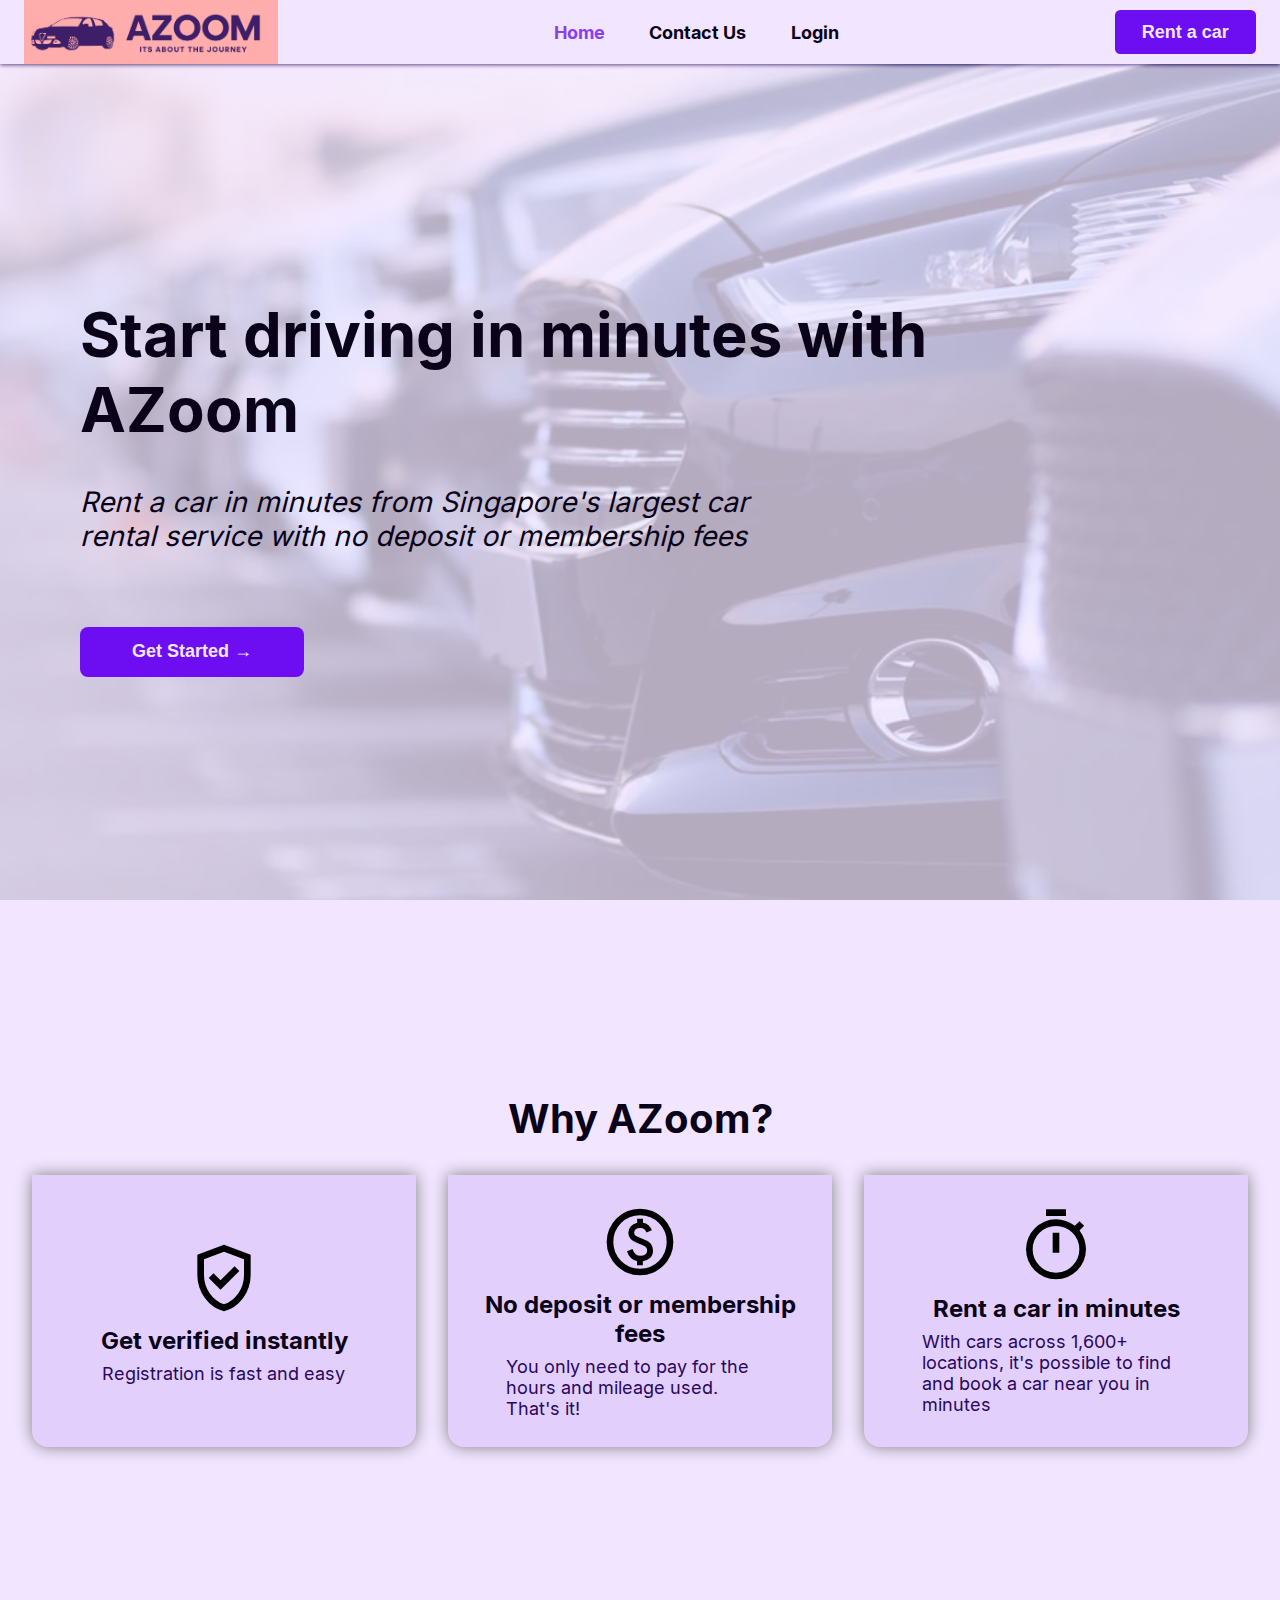
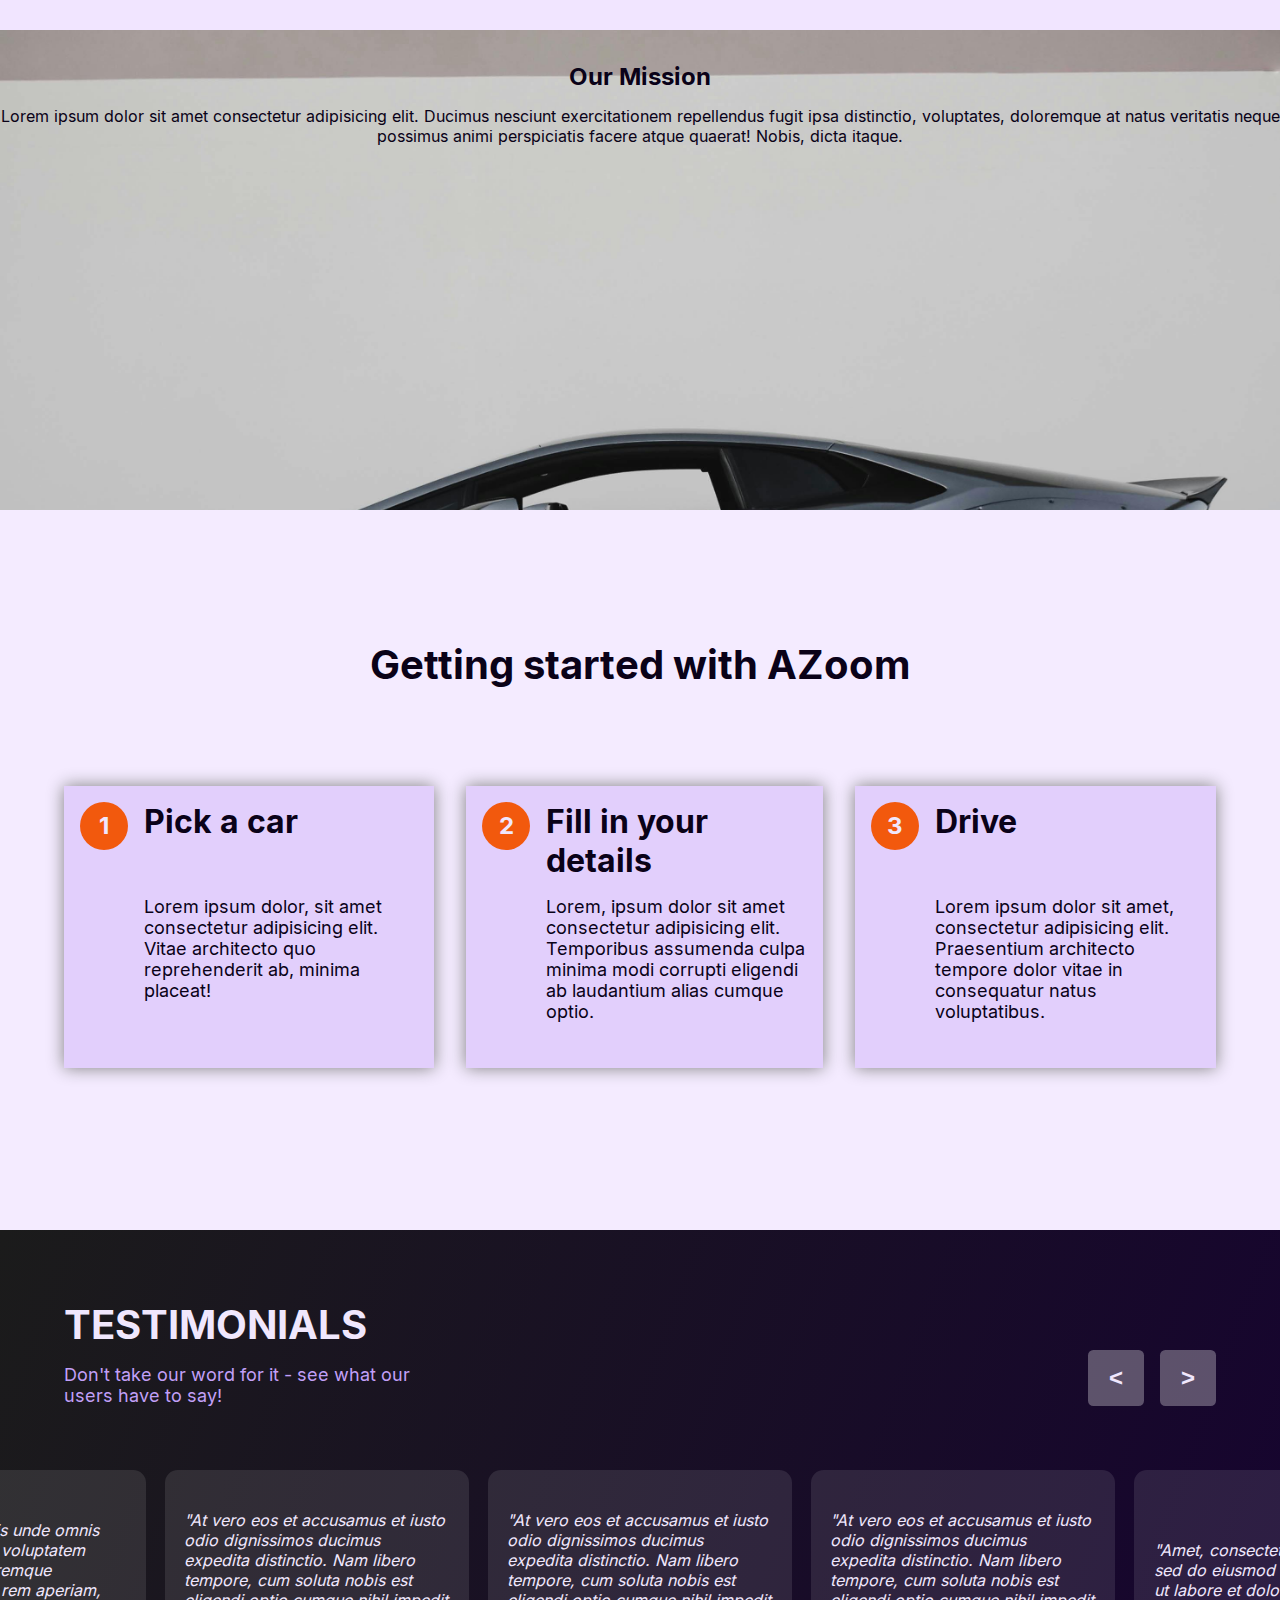
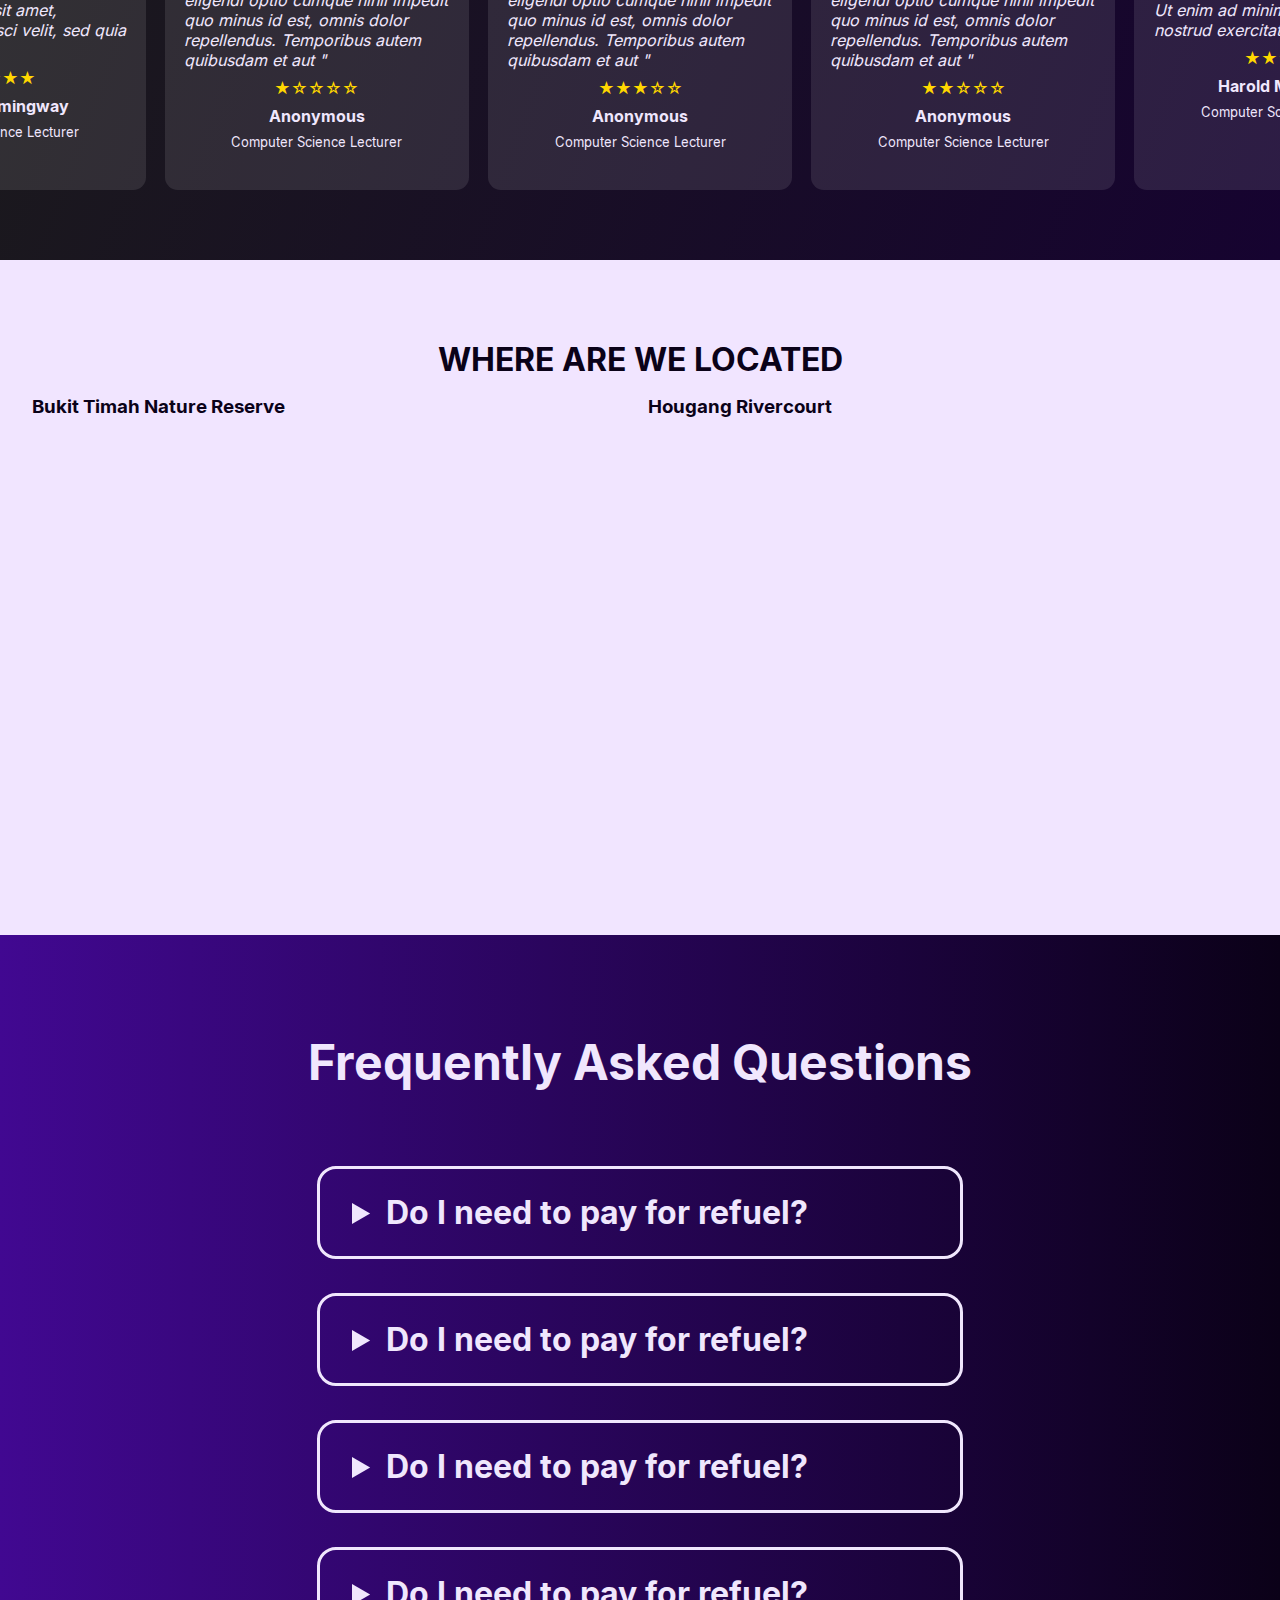
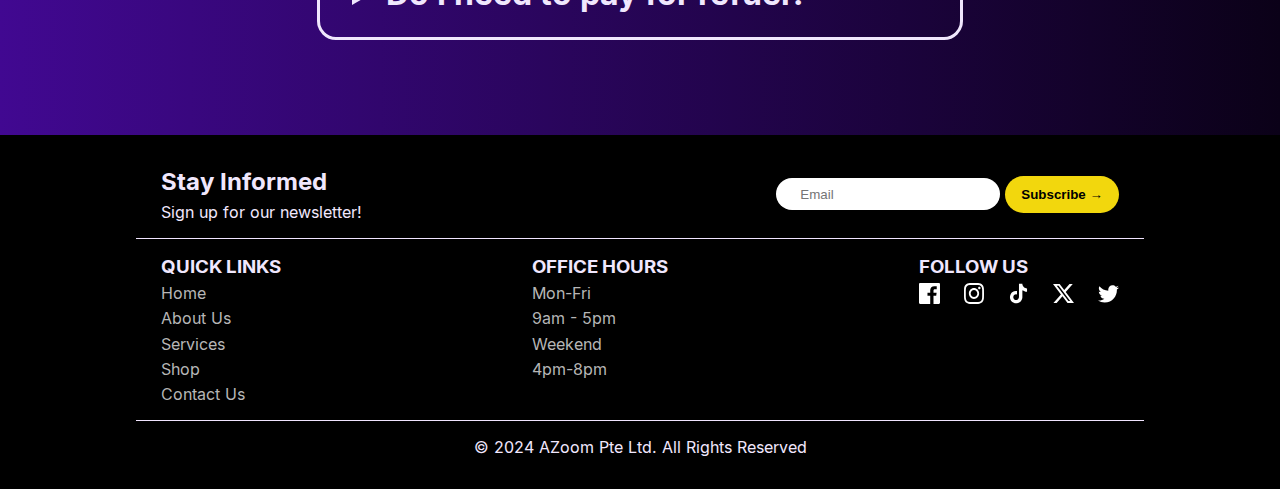
==== index.html @ 67a7b150 "Pushing so I can work on my home machine" ====
<!DOCTYPE html>
<html lang="en">
<!-- <html lang="en" data-theme="dark"> -->

<head>
   <meta charset="UTF-8">
   <meta name="viewport" content="width=device-width, initial-scale=1.0">
   <title>AZoom Car Rentals</title>

   <link rel="stylesheet" href="css/globalVars.css/globalVars.css">
   <link rel="stylesheet" href="css/header.css">
   <link rel="stylesheet" href="css/index.css">

   <script src="database/testimonials.js"></script>
   <script src="js/Globals.js"></script>
   <script src="js/navbar.js"></script>
   <script src="js/index.js"></script>
</head>

<body class="index">

   <!---------- HEADER ---------->
   <header class="header">
      <a href="index.html">
         <img class="logo" src="assets/images/AZoom-Logo.png" alt="">
      </a>

      <!--- MENU ITEMS LARGE (only show on larger devices) --->
      <nav class="menu-items-large">
         <a class="active" href="index.html">Home</a>
         <a href="contactUs.html">Contact Us</a>
         <a class="login-signout-link" href="login.html">Login</a>
      </nav>

      <button onclick="window.location.href = 'carCatalogue.html'" class="login-btn">Rent a car</button>
      <div class="burger-menu">
         <span></span>
         <span></span>
         <span></span>
      </div>
   </header>

   <div class="header-modal">
      <nav>
         <a href="index.html">Home</a>
         <a href="contactUs.html">Contact Us</a>
         <a class="login-signout-link" href="login.html">Login</a>
         <button onclick="window.location.href = 'carCatalogue.html'">Rent a Car</button>
      </nav>
      <button class="close-button">×</button>
   </div>

   <!--------- SECTIONS CONTAINER ---------->
   <main class="sections-container">

      <!---------- HERO CONTAINER ----------->
      <section class="hero-container">
         <!-- <img src="./assets/images/Hero.png" alt="Row of cars"> -->
         <div class="hero">
            <h1>Start driving in minutes with AZoom</h1>
            <p><i>Rent a car</a> in minutes from Singapore's largest car rental
                  service with no deposit or membership fees</i></p>
            <button>Get Started →</button>
         </div>
         <div class="parallax-img"></div>
      </section>

      <!---------- WHY AZOOM ------------>
      <section class="why-azoom">
         <h2>Why AZoom?</h2>

         <!--------- REASONS CONTAINER ----------->
         <div class="reasons-container">
            <div class="reason">
               <img src="assets/svg/Verified-user.svg" alt="">
               <h3>Get verified instantly</h3>
               <span>Registration is fast and easy</span>
            </div>
            <div class="reason">
               <img src="assets/svg/Dollar-sign.svg" alt="">
               <h3>No deposit or membership fees</h3>
               <span>You only need to pay for the hours and mileage used. That's it!</span>
            </div>
            <div class="reason">
               <img src="assets/svg/Clock.svg" alt="">
               <h3>Rent a car in minutes</h3>
               <span>With cars across 1,600+ locations, it's possible to find and book a car near you in minutes</span>
            </div>
         </div>
      </section>

      <!--------- OUR MISSION ---------->
      <section class="mission-section">
         <h2>Our Mission</h2>
         <p>Lorem ipsum dolor sit amet consectetur adipisicing elit. Ducimus nesciunt exercitationem repellendus fugit ipsa distinctio, voluptates, doloremque at natus veritatis neque possimus animi perspiciatis facere atque quaerat! Nobis, dicta itaque.</p>
      </section>

      <!--------- GET STARTED --------->
      <section class="get-started-section">
         <h2>Getting started with AZoom</h2>
         <div class="get-started">
            <div class="instruction">
               <div class="step-number">
                  <h3>1</h3>
               </div>
               <h4>Pick a car</h4>
               <p>Lorem ipsum dolor, sit amet consectetur adipisicing elit. Vitae architecto quo reprehenderit ab,
                  minima placeat!</p>
            </div>
            <div class="instruction">
               <div class="step-number">
                  <h3>2</h3>
               </div>
               <h4>Fill in your details</h4>
               <p>Lorem, ipsum dolor sit amet consectetur adipisicing elit. Temporibus assumenda culpa minima modi
                  corrupti eligendi ab laudantium alias cumque optio.</p>
            </div>
            <div class="instruction">
               <div class="step-number">
                  <h3>3</h3>
               </div>
               <h4>Drive</h4>
               <p>Lorem ipsum dolor sit amet, consectetur adipisicing elit. Praesentium architecto tempore dolor vitae
                  in consequatur natus voluptatibus.</p>
            </div>
         </div>
      </section>

      <!--------- TESTIMONIALS --------->
      <section class="testimonials">
         <div class="testimonials-top">
            <div class="testimonials-text">
               <h2>TESTIMONIALS</h2>
               <p>Don't take our word for it - see what our users have to say!</p>
            </div>
            <div class="testimonials-buttons">
               <button>&#60;</button>
               <button>&#62;</button>
            </div>
         </div>

         <!-- To be filled dynamically via Javascript -->
         <div class="testimonials-carousel">
         </div>
      </section>

      <!---------- LOCATIONS ---------->
      <section class="locations-section">
         <h2>WHERE ARE WE LOCATED</h2>
         <div class="all-locations">
            <div class="location">
               <h3>Bukit Timah Nature Reserve</h3>
               <iframe class="google-map"
                  src="https://www.google.com/maps/embed?pb=!1m18!1m12!1m3!1d56414.64500311654!2d103.78029638833287!3d1.3503962411315074!2m3!1f0!2f0!3f0!3m2!1i1024!2i768!4f13.1!3m3!1m2!1s0x31da10f5981ed73b%3A0x7b421dc2a7c58be!2sBukit%20Timah%20Nature%20Reserve!5e1!3m2!1sen!2ssg!4v1728451824819!5m2!1sen!2ssg"
                  width="600" height="450" style="border:0;" allowfullscreen="" loading="lazy"
                  referrerpolicy="no-referrer-when-downgrade"></iframe>
            </div>
            <div class="location">
               <h3>Hougang Rivercourt</h3>
               <iframe class="google-map"
                  src="https://www.google.com/maps/embed?pb=!1m18!1m12!1m3!1d2493.1871282904017!2d103.89016766571187!3d1.361759505821359!2m3!1f0!2f0!3f0!3m2!1i1024!2i768!4f13.1!3m3!1m2!1s0x31da17cb181ac13b%3A0x68e4db25390ddf81!2sHougang%20RiverCourt!5e1!3m2!1sen!2ssg!4v1728451892159!5m2!1sen!2ssg"
                  width="600" height="450" style="border:0;" allowfullscreen="" loading="lazy"
                  referrerpolicy="no-referrer-when-downgrade"></iframe>
            </div>
         </div>
      </section>

      <!-------- FREQUENTLY ASKED QUESTIONS (FAQ) -------->
      <section class="FAQ-section">
         <h1>Frequently Asked Questions</h1>
         <div class="all-dropdowns">
            <!-- Dynamically filled via Javascript -->
            <details>
               <summary>Do I need to pay for refuel?</summary>
               <p>
                  At vero eos et accusamus et iusto odio dignissimos ducimus qui blanditiis praesentium voluptatum
                  deleniti
                  atque corrupti quos dolores et quas molestias excepturi sint occaecati cupiditate non provident,
                  similique sunt in culpa qui officia deserunt mollitia animi, id est laborum et dolorum fuga. Et harum
                  quidem rerum facilis est et expedita distinctio. Nam libero tempore, cum soluta nobis est eligendi
                  optio
                  cumque nihil impedit quo minus id quod maxime placeat facere possimus
               </p>
            </details>
            <details>
               <summary>Do I need to pay for refuel?</summary>
               <p>
                  At vero eos et accusamus et iusto odio dignissimos ducimus qui blanditiis praesentium voluptatum
                  deleniti
                  atque corrupti quos dolores et quas molestias excepturi sint occaecati cupiditate non provident,
                  similique sunt in culpa qui officia deserunt mollitia animi, id est laborum et dolorum fuga. Et harum
                  quidem rerum facilis est et expedita distinctio. Nam libero tempore, cum soluta nobis est eligendi
                  optio
                  cumque nihil impedit quo minus id quod maxime placeat facere possimus
               </p>
            </details>
            <details>
               <summary>Do I need to pay for refuel?</summary>
               <p>
                  At vero eos et accusamus et iusto odio dignissimos ducimus qui blanditiis praesentium voluptatum
                  deleniti
                  atque corrupti quos dolores et quas molestias excepturi sint occaecati cupiditate non provident,
                  similique sunt in culpa qui officia deserunt mollitia animi, id est laborum et dolorum fuga. Et harum
                  quidem rerum facilis est et expedita distinctio. Nam libero tempore, cum soluta nobis est eligendi
                  optio
                  cumque nihil impedit quo minus id quod maxime placeat facere possimus
               </p>
            </details>
            <details>
               <summary>Do I need to pay for refuel?</summary>
               <p>
                  At vero eos et accusamus et iusto odio dignissimos ducimus qui blanditiis praesentium voluptatum
                  deleniti
                  atque corrupti quos dolores et quas molestias excepturi sint occaecati cupiditate non provident,
                  similique sunt in culpa qui officia deserunt mollitia animi, id est laborum et dolorum fuga. Et harum
                  quidem rerum facilis est et expedita distinctio. Nam libero tempore, cum soluta nobis est eligendi
                  optio
                  cumque nihil impedit quo minus id quod maxime placeat facere possimus
               </p>
            </details>
         </div>
      </section>

      <!------- FOOTER ------->
      <footer>
         <div class="footer-content">
            <div class="footer-section footer-top">
               <div>
                  <h3>Stay Informed</h3>
                  <span>Sign up for our newsletter!</span>
               </div>
               <form action="#">
                  <input type="text" type="email" placeholder="Email" required>
                  <button>Subscribe →</button>
               </form>
            </div>
            <div class="footer-separator"></div>
            <div class="footer-section footer-middle">
               <!-- <div class="footer-object">
                  <h2>AZoom</h2>
               </div> -->
               <div class="footer-object">
                  <h3>QUICK LINKS</h3>
                  <a href="">Home</a>
                  <a href="">About Us</a>
                  <a href="">Services</a>
                  <a href="">Shop</a>
                  <a href="">Contact Us</a>
               </div>
               <div class="footer-object">
                  <h3>OFFICE HOURS</h3>
                  <span>Mon-Fri</span>
                  <span>9am - 5pm</span>
                  <span>Weekend</span>
                  <span>4pm-8pm</span>
               </div>
               <div class="footer-object">
                  <h3>FOLLOW US</h3>
                  <ul class="social-links">
                     <a href="https://www.facebook.com/">
                        <img src="assets/svg/Facebook.svg" alt="">
                     </a>
                     <a href="">
                        <img src="assets/svg/Instagram.svg" alt="">
                     </a>
                     <a href="">
                        <img src="assets/svg/TikTok.svg" alt="">
                     </a>
                     <a href="">
                        <img src="assets/svg/X.svg" alt="">
                     </a>
                     <a href="">
                        <img src="assets/svg/Twitter.svg" alt="">
                     </a>
                  </ul>
               </div>
            </div>
            <div class="footer-separator"></div>
            <div class="footer-section footer-bottom">
               <span>© 2024 AZoom Pte Ltd. All Rights Reserved<span>
            </div>
         </div>
      </footer>
   </main>
</body>

</html>
---- css/header.css ----
@import url(globalVars.css);

/* ============================================ */
/* ================== HEADER ================== */
/* ============================================ */
.header {
   --header-height: 4rem;
   --header-xpad: 1.5rem;

   display: flex;
   justify-content: space-between;
   align-items: center;

   color: var(--text-950);
   background: var(--background-50);
   box-shadow: 0px 0.5px 4px var(--text-800);
}

.header .logo {
   height: var(--header-height);
}

.header .burger-menu {
   width: var(--header-height);
   height: var(--header-height);

   display: flex;
   flex-direction: column;
   justify-content: center;
   align-items: center;
   gap: 6px;

   cursor: pointer;
}

.header .burger-menu>span {
   height: 3px;
   width: 30px;
   border-radius: 10rem;
   background-color: var(--background-950);
}

.header .menu-items-large {
   display: none;
}

.header .menu-items-large a.active {
   color: var(--primary-400);
}

.header .login-btn {
   display: none;
}

@media screen and (min-width: 768px) {
   .header {
      padding-left: var(--header-xpad);
      padding-right: var(--header-xpad);
   }

   .header .login-btn {
      margin-right: 0;
   }
}

@media screen and (min-width: 1024px) {
   .header .burger-menu {
      display: none;
   }

   .header .menu-items-large {
      flex-grow: 1;
      display: flex;
      justify-content: center;
      gap: 2.8rem;
   }

   .header .menu-items-large a {
      color: var(--text-950);
      text-decoration: none;
      font-size: large;
      font-weight: 700;
      transition: color 0.2s ease-in-out;
   }

   .header .menu-items-large a:hover {
      color: var(--primary-400);
   }

   .header .login-btn {
      display: block;
      padding: 0.7rem 1.7rem;
      border-radius: 0.333rem;
      border: none;
      font-size: large;
      font-weight: 700;
      color: var(--text-50);
      background-color: var(--primary-500);
      transition: background-color 0.2s ease-in-out;
   }

   .header .login-btn:hover {
      cursor: pointer;
      background-color: var(--primary-400);
   }
}

/* ============================================ */
/* ============== HEADER MODAL ================ */
/* ============================================ */
.header-modal {
   z-index: 5;
   position: fixed;
   top: 0;
   bottom: 0;
   left: 0;
   right: 0;
   background-color: rgba(64, 32, 103, 0.95);

   display: flex;
   align-items: center;
   justify-content: center;
   opacity: 0;
   pointer-events: none;

   transition: all 0.2s ease-out;
}

.header-modal >nav {
   height: 80%;

   display: flex;
   flex-direction: column;
   justify-content: center;
   align-items: center;
   gap: 3rem;

   transition: transform 0.8s, opacity 0.5s;
}

.header-modal >nav >a {
   display: inline-block;
   position: relative;

   color: var(--text-50);
   font-size: x-large;
   font-weight: bold;
   text-decoration: none;
}

.header-modal >nav >a::after {
   content: '';
   position: absolute;
   width: 100%;
   transform: scaleX(0) translateY(3px);
   height: 3px;
   bottom: 0;
   left: 0;
   background-color: var(--text-50);
   transform-origin: bottom center;
   transition: transform 0.25s ease-out;
}

.header-modal >nav >a:hover::after {
   transform: scaleX(1) translateY(3px);
   transform-origin: bottom center;
}

.header-modal >nav >button {
   border: none;
   display: inline-block;
   position: relative;

   color: var(--text-950);
   font-size: x-large;
   font-weight: bold;
   text-decoration: none;
   
   padding: 1.2rem 3rem;
}

.header-modal >nav >button::after {
   content: '';
   position: absolute;
   width: 100%;
   transform: scaleX(0);
   height: 3px;
   bottom: 0;
   left: 0;
   background-color: var(--text-950);
   transform-origin: bottom center;
   transition: transform 0.25s ease-out;
}

.header-modal >nav >button:hover::after {
   transform: scaleX(1);
   transform-origin: bottom center;
}

.close-button {
   position: fixed;
   top: 0.5rem;
   right: 2rem;

   color: white;
   background: none;
   font-size: 5rem;

   display: flex;
   flex-direction: column;
   justify-content: center;
   align-items: center;
   border: none;
}

.close-button:hover {
   cursor: pointer;
}
---- css/index.css ----
@import url(globalVars.css);
@import url(header.css);

/* ---- DEBUG ---- */
* {
   /* outline: 2px dotted rgb(18, 18, 18); */
}

html, body {
   height: 100%;
}

.index {
   --hero-leftpad: 1rem;
}

/* ============================================= */
/* ============= SECTIONS CONTAINER ============ */
/* ============================================= */
.index .sections-container {
   display: flex;
   flex-direction: column;
}

/* ============================================= */
/* =================== HERO ==================== */
/* ============================================= */
@keyframes hero-img-fade-in {
   0% {
      opacity: 0%;
   }

   100% {
      opacity: 40%;
   }
}

@keyframes hero-text-fade-in {
   0% {
      opacity: 0%;
      transform: translateX(-8rem);
   }

   100% {
      opacity: 100%;
      transform: translateX(0px);
   }
}

.hero-container {
   position: relative;
   height: 94vh;
}

.hero-container .parallax-img {
   background-image: url("../assets/images/Hero.jpg");
   opacity: 0.25;
   height: 100%;
   background-attachment: fixed;
   background-position: center;
   background-repeat: no-repeat;
   background-size: cover;
   animation: hero-img-fade-in 2s ease 0s 1 normal forwards;
}

.hero {
   height: 100%;
   position: absolute;
   top: 0;
   bottom: 0;

   display: flex;
   flex-direction: column;
   justify-content: center;

   padding-left: 3rem;
   z-index: 1;
   animation: hero-text-fade-in 1.5s;
}

.hero>h1 {
   width: 75vw;
   font-size: clamp(3rem, calc(4.8vw), 5rem);
   margin-bottom: var(--margin-s);
}

.hero>p {
   font-weight: normal;
   max-width: 47rem;
   width: 60vw;
   font-size: clamp(1.2rem, calc(2.2vw), 2rem);
   margin-bottom: var(--margin-xl);
}

.hero>button {
   border: none;
   border-radius: 0.5rem;
   padding: 0.9rem 2.2rem;
   max-width: 14rem;
   font-size: large;
   font-weight: bold;
   background-color: var(--primary-500);
   color: var(--text-50);
   transition: background-color 0.2s ease-in-out;
}

.hero>button:hover {
   cursor: pointer;
   background-color: var(--primary-400);
}

@media screen and (min-width: 768px) {
   .hero {
      padding-left: 5rem;
   }
}

/* ========================================== */
/* ================ WHY AZOOM =============== */
/* ========================================== */
.why-azoom {
   display: flex;
   flex-direction: column;
   justify-content: center;
   align-items: center;

   padding: 3rem 0rem;
   min-height: 80vh;
}

.why-azoom>h2 {
   font-size: 2.5rem;
   margin-bottom: 2rem;
}

.reasons-container {
   display: flex;
   flex-direction: column;
   justify-content: center;
   align-items: center;
   width: 100%;
   gap: 2rem;
}

.reasons-container .reason {
   box-shadow: 0px 0px 1rem gray;
   background-color: var(--primary-100);
}

.reasons-container .reason::before {
   content: "";
   position: absolute;
   height: 0.6rem;
   top: -0.6rem;
   left: 0;
   right: 0;
   background-color: var(--primary-500);
   border-top-left-radius: 1.5rem;
   border-top-right-radius: 1.5rem;
}

.reason {
   display: flex;
   flex-direction: column;
   justify-content: center;
   align-items: center;
   gap: 0.5rem;
   width: 90%;
   min-height: 13rem;
   text-align: center;
   padding: 0rem 1.5rem;

   border-bottom-left-radius: 1rem;
   border-bottom-right-radius: 1rem;
}

.reason>img {
   width: 5rem;
   height: 5rem;
}

.reason>h3 {
   font-size: x-large;
}

.reason>span {
   width: 80%;
   text-align: center;
   font-size: large;
   color: var(--text-800);
}

.reasons-container .reason:first-child>span {
   text-align: center;
}

@keyframes reason-fade-up {
   0% {
      opacity: 0%;
      transform: translateY(50px);
   }

   100% {
      opacity: 100%;
      transform: translateY(0px);
   }
}

.why-azoom>h2 {
   animation: reason-fade-up 0.6s ease 0.3s 1 normal both;
}

.reasons-container div:nth-child(1) {
   animation: reason-fade-up 0.6s ease 0.5s 1 normal both;
}

.reasons-container div:nth-child(2) {
   animation: reason-fade-up 0.6s ease 1s 1 normal both;
}

.reasons-container div:nth-child(3) {
   animation: reason-fade-up 0.6s ease 1.5s 1 normal both;
}

@media screen and (min-width: 768px) {
   .reason {
      width: 80%;
   }
}

@media screen and (min-width: 1024px) {
   .reasons-container {
      flex-direction: row;
      justify-content: center;
      width: 95%;
   }

   .reason {
      max-width: 29rem;
      min-height: 17rem;
   }

   .reason span {
      text-align: left;
   }
}
/* ========================================== */
/* ============== OUR MISSION =============== */
/* ========================================== */
.mission-section {
   display: flex;
   flex-direction: column;
   justify-content: flex-start;

   height: 30rem;
   background-image: url('../assets/images/black-supercar.jpg');
   background-size: cover;

   text-align: center;
   padding: 2rem 0rem;
}

.mission-section h2 {
   margin-bottom: var(--margin-s);
}

.mission-section p {
}
/* ========================================== */
/* ============== GET STARTED =============== */
/* ========================================== */
.get-started-section {
   display: flex;
   flex-direction: column;
   justify-content: center;
   align-items: center;

   padding: 3rem 0rem;
   background-color: rgba(255, 255, 255, 0.25);
   color: var(--text-950);

   min-height: 80vh;
}

.get-started-section >h2 {
   text-align: center;
   font-size: 2.5rem;
   margin-bottom: var(--margin-l);
}

.get-started {
   display: grid;
   grid-auto-flow: row;
   gap: 2rem;
   border-radius: 1rem;
   padding: 2rem;
   width: 95%;
}

.get-started .instruction {
   display: grid;
   grid-template-columns: 1fr 15fr;
   grid-template-rows: 1fr 2fr;
   gap: 1rem;

   padding: 1rem;
   /* border-radius: 1rem; */
   box-shadow: 0px 0px 1rem gray;

   color: var(--text-950);
   background-color: var(--primary-100);
}

.get-started .step-number {
   grid-column: 1;
   grid-row: 1;

   display: flex;
   justify-content: center;
   align-items: center;
   background-color: var(--secondary-500);
   color: var(--text-50);
   border-radius: 4rem;
   width: 3rem;
   height: 3rem;
}

.get-started .step-number >h3 {
   font-size: x-large;
   font-weight: bold;
}

.get-started .instruction >h4 {
   grid-column: 2;
   grid-row: 1;
   font-size: xx-large;
}

.get-started .instruction >p {
   grid-column: 2;
   grid-row: 2;
   font-size: large;
}

@media screen and (min-width: 1024px) {
   .get-started {
      grid-auto-flow: column;
   }
}

/* ================================================ */
/* ================= TESTIMONIALS ================= */
/* ================================================ */
.testimonials {
   display: flex;
   flex-direction: column;
   justify-content: center;
   align-items: center;
   gap: 4rem;

   min-height: 70vh;

   background: linear-gradient(
      /* to right, */
      110deg, 
      #1b1b1b, 
      var(--primary-900)
   );
   color: var(--text-50);
}

.testimonials-top {
   display: flex;
   flex-direction: column;
   justify-content: start;
   align-items: start;
   gap: 1rem;

   min-width: 90%;
   text-align: left;
}

.testimonials-text >h2 {
   font-weight: bold;
   font-size: 2.5rem;
   margin-bottom: var(--margin-xs);
}

.testimonials-text >p {
   font-size: large;
   color: var(--text-200);
}

.testimonials-buttons {
   display: flex;
   align-items: center;
   width: 100%;
   gap: 1rem;
}

.testimonials-buttons button {
   color: var(--text-50);
   font-size: x-large;
   font-weight: bold;
   width: 3.5rem;
   height: 3.5rem;

   background: rgba(255, 255, 255, 0.3);
   border: 0;
   border-radius: 0.3333rem;
}

.testimonials-buttons button:hover {
   cursor: pointer;
}

/* =========================================== */
/* ================ CAROUSEL ================= */
/* =========================================== */
.testimonials-carousel {
   display: flex;
   justify-content: start;
   gap: 1.2rem;
}

@media screen and (min-width: 768px) {
   .testimonials-top {
      width: 50rem;

      flex-direction: row;
      justify-content: space-between;
      align-items: flex-end;
   } 
   .testimonials-buttons {
      justify-content: flex-end;
   }
}

.carousel-item {
   display: flex;
   flex-direction: column;
   justify-content: center;
   align-items: center;
   gap: 0.5rem;

   min-width: 19rem;
   height: 20rem;
   padding: 0rem 1.2rem;
   border-radius: 0.8rem;
   /* overflow: hidden; */
   background: rgba(255, 255, 255, 0.1);
}

.carousel-item .star-container {
   display: flex;
   justify-content: center;
   align-items: center;
   color: gold;
}

.carousel-item .content {
   text-align: left;
   font-style: italic;
}

.carousel-item .name {
   font-weight: bold;
   font-size: medium;
}

.carousel-item .title {
   font-size: small;
}

/* =========================================== */
/* =============== LOCATIONS ================= */
/* =========================================== */
.locations-section {
   display: flex;
   flex-direction: column;
   justify-content: center;
   align-items: center;

   min-height: 75vh;
}

.locations-section>h2 {
   font-size: xx-large;
   padding: 1rem 0rem;

   color: linear-gradient(to right,
         red, blue);
}

.all-locations {
   display: flex;
   justify-content: center;
   gap: 1rem;
}
/* ==================================== */
/* =============== FAQ ================ */
/* ==================================== */
.FAQ-section {
   background: linear-gradient(
      to right, 
      var(--primary-700), 
      var(--primary-950)
   ); 
   /* background-color: var(--background-200); */
   /* background-image: url('../assets/images/black-maserati.jpg'); */
   /* background-size: cover; */
   /* background-color: rgba(255, 255, 255, 0.1); */
   color: var(--text-50);

   display: flex;
   flex-direction: column;
   justify-content: center;
   align-items: center;

   min-height: 50rem;
}

.FAQ-section >h1 {
   text-align: center;
   font-size: 3rem;
   margin-bottom: var(--margin-l);
}

.FAQ-section .all-dropdowns {
   display: flex;
   flex-direction: column;
   justify-content: start;
   align-items: center;

   gap: 2.5rem;
}

.FAQ-section details {
   outline: 3px solid var(--text-50);

   border-radius: 1rem;
   padding: 1.5rem 2rem;
   width: 40rem;

   cursor: pointer;
   transition: all 0.1s;
}

.FAQ-section details:hover {
   color: var(--text-950);
   background-color: var(--text-50);
}

.FAQ-section summary {
   font-size: xx-large;
   font-weight: bold;
}

.FAQ-section details p {
   font-size: large;
}


/* ============================================= */
/* ================= FOOTER ==================== */
/* ============================================= */
.index footer {
   display: flex;
   justify-content: center;
   align-items: center;

   color: var(--text-50);
   background: black;
}

.footer-content {
   width: 90%;
   display: flex;
   flex-direction: column;
   align-items: center;

   margin: 2rem 0rem;
   gap: 1rem;
}

.footer-section {
   width: 95%;
}

.footer-separator {
   width: 100%;
   background: var(--background-50);
   height: 1px;
}

@media screen and (min-width: 768px) {
   .footer-content {
      width: 80%;
      max-width: 63rem;
      align-items: center;
   }
}
/* ============================================= */
/* =============== FOOTER - TOP ================ */
/* ============================================= */
.footer-top {
   display: flex;
   flex-direction: column;
   justify-content: space-between;
   align-items: start;
   gap: 1rem;
}

.footer-top h3 {
   font-size: x-large;
   margin-bottom: var(--margin-xxs);
}

.footer-top input {
   border: none;
   height: 2rem;
   width: 14rem;
   padding-left: 1.5rem;
   border-radius: 1.5rem;
}

.footer-top input:focus {
   outline: none;
   border: none;
}

.footer-top button {
   border: none;
   height: 2.3rem;
   padding-left: 1rem;
   padding-right: 1rem;
   border-radius: 2rem;
   font-weight: bold;
   background: var(--accent-500);
   transition: background-color 0.2s ease-in-out;
}

.footer-top button:hover {
   cursor: pointer;
   background-color: var(--accent-600);
}

@media screen and (min-width: 768px) {
   .footer-top {
      flex-direction: row;
      align-items: center;
   }
}

/* ============================================= */
/* ============== FOOTER - MIDDLE ============== */
/* ============================================= */
.footer-middle {
   display: flex;
   flex-direction: column;
   align-items: start;
   justify-content: space-between;
   gap: 2.5rem;
}

.footer-object {
   display: flex;
   flex-direction: column;
   gap: 0.333rem;
}

.social-links {
   display: flex;
   justify-content: start;
   align-items: center;
   gap: 1.5rem;
}

.social-links img {
   width: 1.3rem;
   height: 1.3rem;
   object-fit: contain;
}

.footer-middle .footer-object a {
   color: rgb(182, 182, 182);
   text-decoration: none;
}

.footer-middle .footer-object span {
   color: rgb(182, 182, 182);
}

.footer-middle .footer-object a:hover {
   color: white;
   text-decoration: underline;
}

@media screen and (min-width: 768px) {
   .footer-middle {
      flex-direction: row;
   }
}

/* ============================================= */
/* ============== FOOTER - BOTTOM ============== */
/* ============================================= */
@media screen and (min-width: 768px) {
   .footer-bottom {
      display: flex;
      justify-content: center;
   }
}
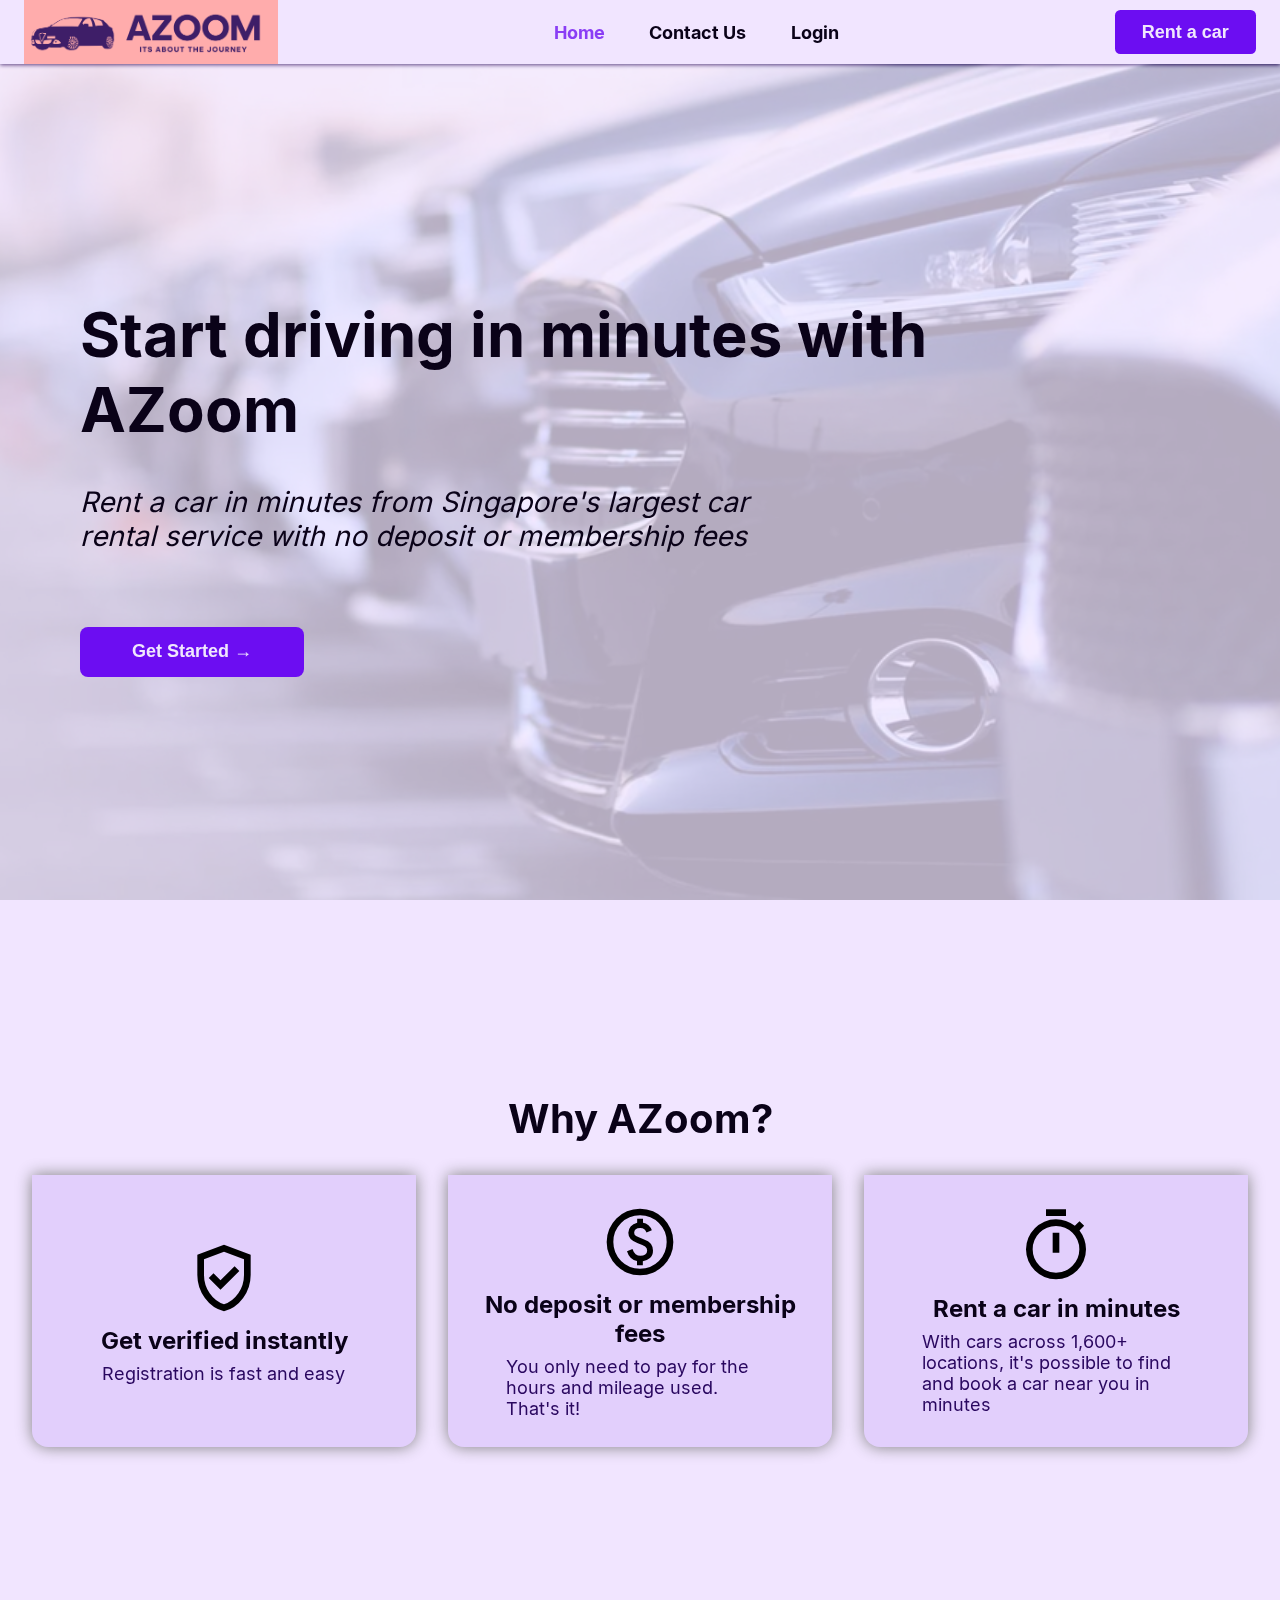
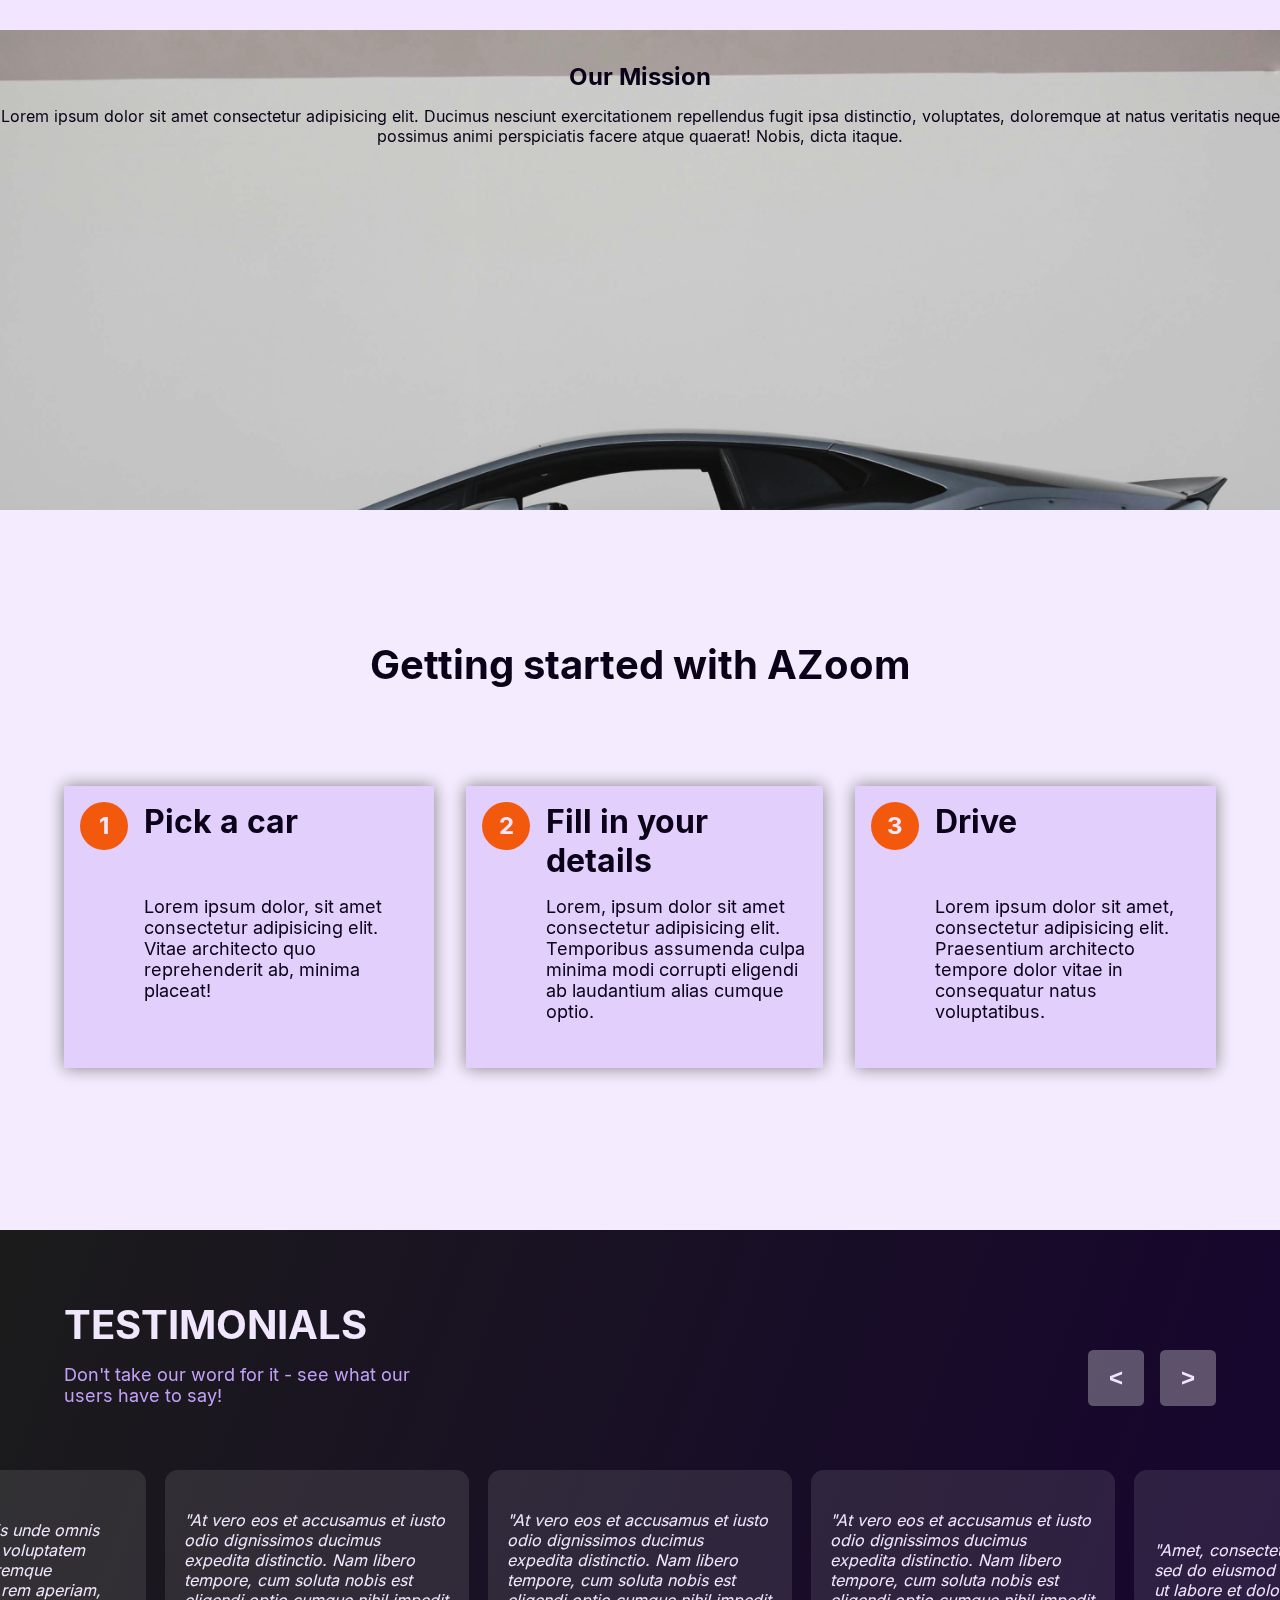
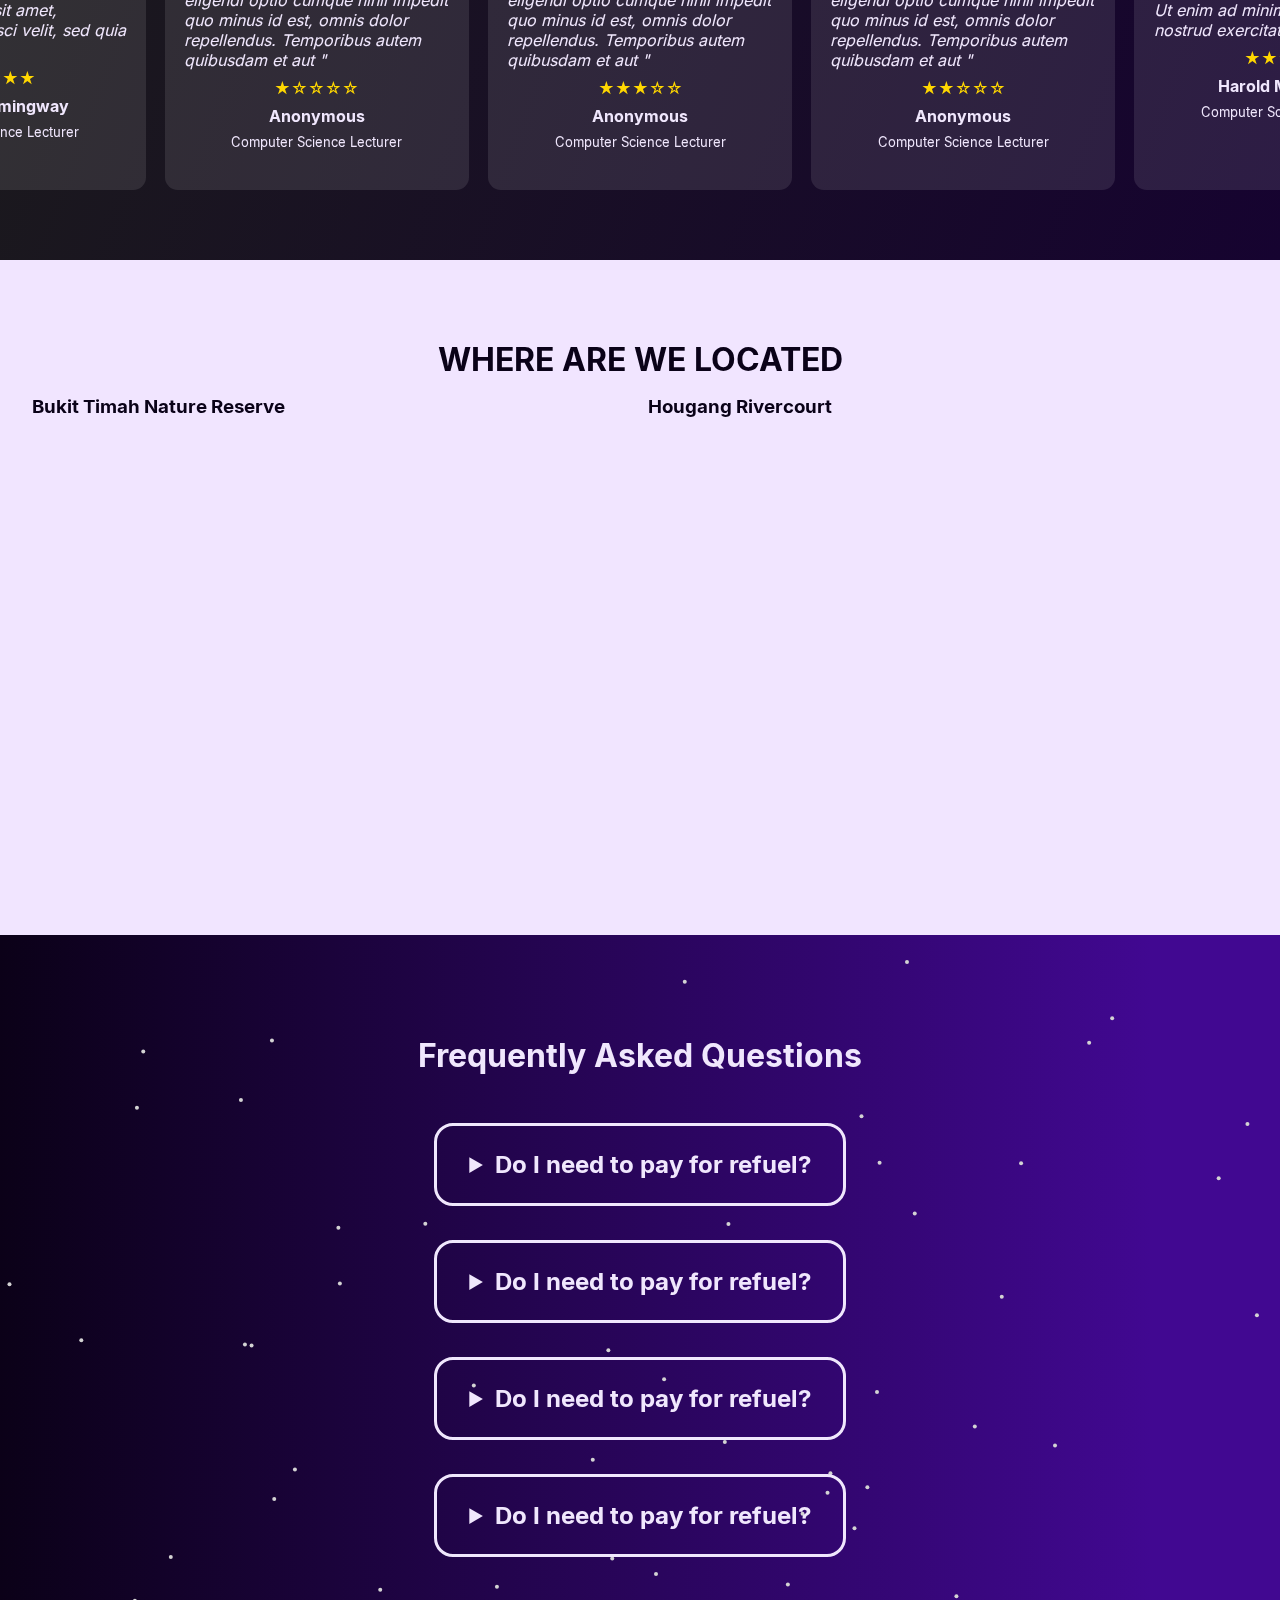
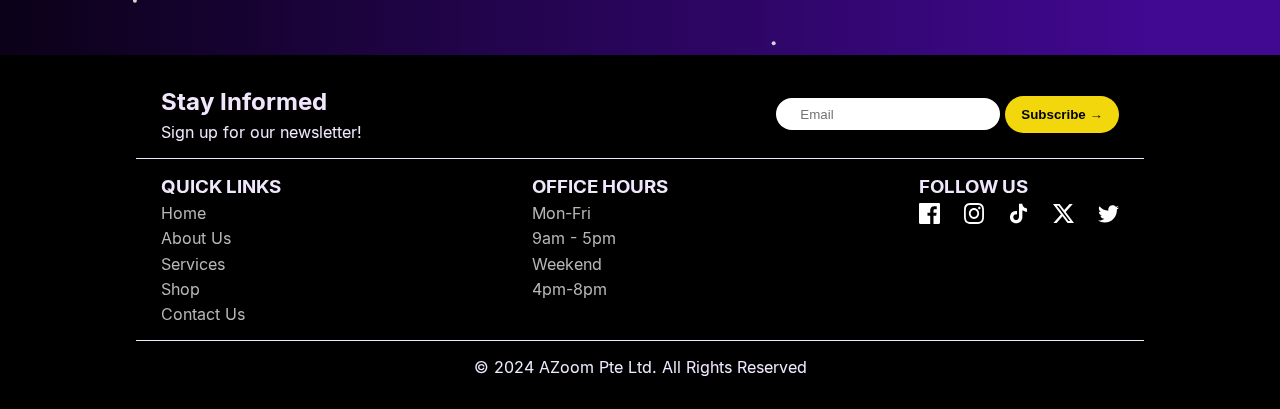
==== commit 809361cd: "Created starfield effect for the FAQ section - quite happy with how it turned out so far" ====
--- a/index.html
+++ b/index.html
@@ -5,7 +5,7 @@
 <head>
    <meta charset="UTF-8">
    <meta name="viewport" content="width=device-width, initial-scale=1.0">
-   <title>AZoom Car Rentals</title>
+   <title>AZoom - Home</title>
 
    <link rel="stylesheet" href="css/globalVars.css/globalVars.css">
    <link rel="stylesheet" href="css/header.css">
@@ -13,6 +13,7 @@
 
    <script src="database/testimonials.js"></script>
    <script src="js/Globals.js"></script>
+   <script src="js/starField.js"></script>
    <script src="js/navbar.js"></script>
    <script src="js/index.js"></script>
 </head>
@@ -167,6 +168,7 @@
 
       <!-------- FREQUENTLY ASKED QUESTIONS (FAQ) -------->
       <section class="FAQ-section">
+         <canvas id="FAQ-canvas"></canvas>
          <h1>Frequently Asked Questions</h1>
          <div class="all-dropdowns">
             <!-- Dynamically filled via Javascript -->
--- a/css/index.css
+++ b/css/index.css
@@ -501,28 +501,33 @@
 /* =============== FAQ ================ */
 /* ==================================== */
 .FAQ-section {
-   background: linear-gradient(
+   /* background: linear-gradient(
       to right, 
       var(--primary-700), 
       var(--primary-950)
-   ); 
-   /* background-color: var(--background-200); */
-   /* background-image: url('../assets/images/black-maserati.jpg'); */
-   /* background-size: cover; */
-   /* background-color: rgba(255, 255, 255, 0.1); */
+   );  */
    color: var(--text-50);
 
    display: flex;
    flex-direction: column;
    justify-content: center;
    align-items: center;
-
-   min-height: 50rem;
+   position: relative;
+
+   padding: 3rem 0rem;
+   min-height: 45rem;
+}
+
+#FAQ-canvas {
+   position: absolute;
+   width: 100%;
+   height: 100%;
+   z-index: -1;
 }
 
 .FAQ-section >h1 {
    text-align: center;
-   font-size: 3rem;
+   font-size: xx-large;
    margin-bottom: var(--margin-l);
 }
 
@@ -531,7 +536,6 @@
    flex-direction: column;
    justify-content: start;
    align-items: center;
-
    gap: 2.5rem;
 }
 
@@ -540,10 +544,9 @@
 
    border-radius: 1rem;
    padding: 1.5rem 2rem;
-   width: 40rem;
 
    cursor: pointer;
-   transition: all 0.1s;
+   transition: all 0.2s;
 }
 
 .FAQ-section details:hover {
@@ -552,7 +555,7 @@
 }
 
 .FAQ-section summary {
-   font-size: xx-large;
+   font-size: x-large;
    font-weight: bold;
 }
 
@@ -560,6 +563,11 @@
    font-size: large;
 }
 
+.FAQ-section details, 
+.FAQ-section summary, 
+.FAQ-section p {
+   max-width: 30rem;
+}
 
 /* ============================================= */
 /* ================= FOOTER ==================== */
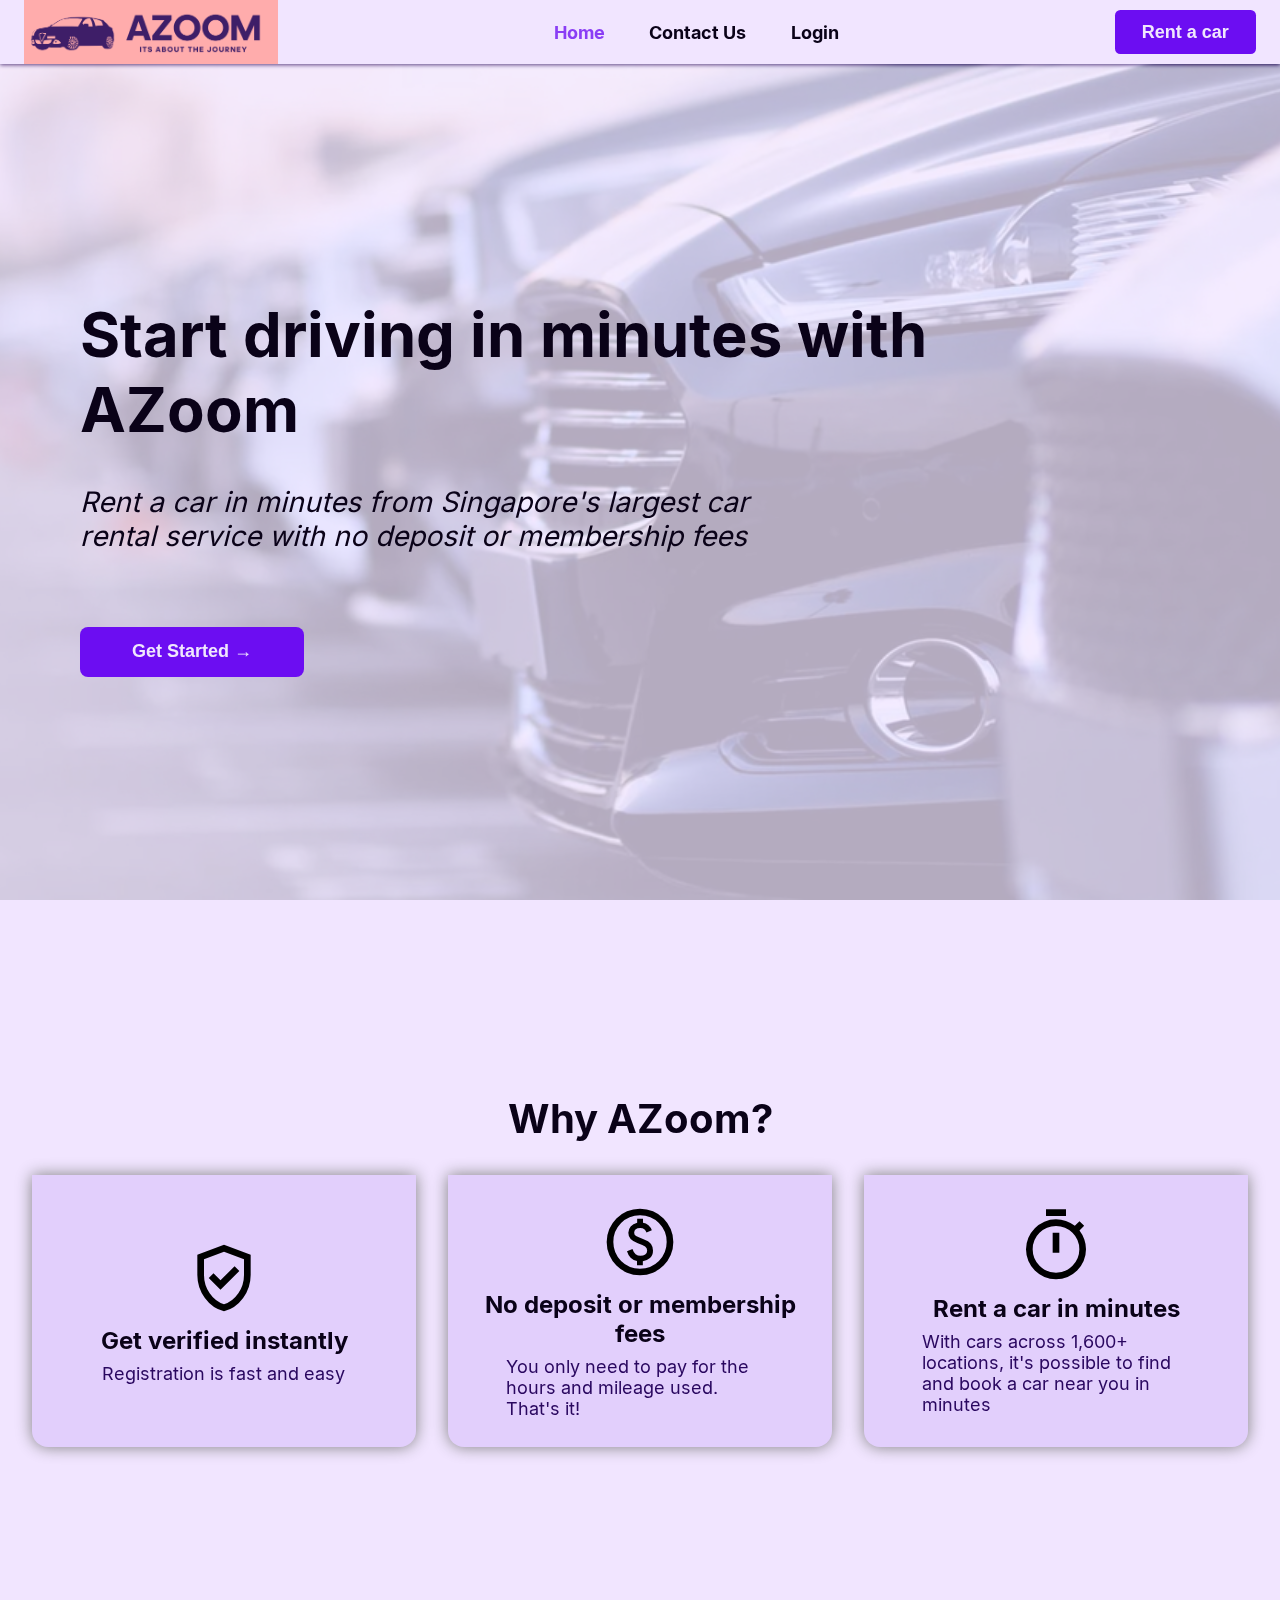
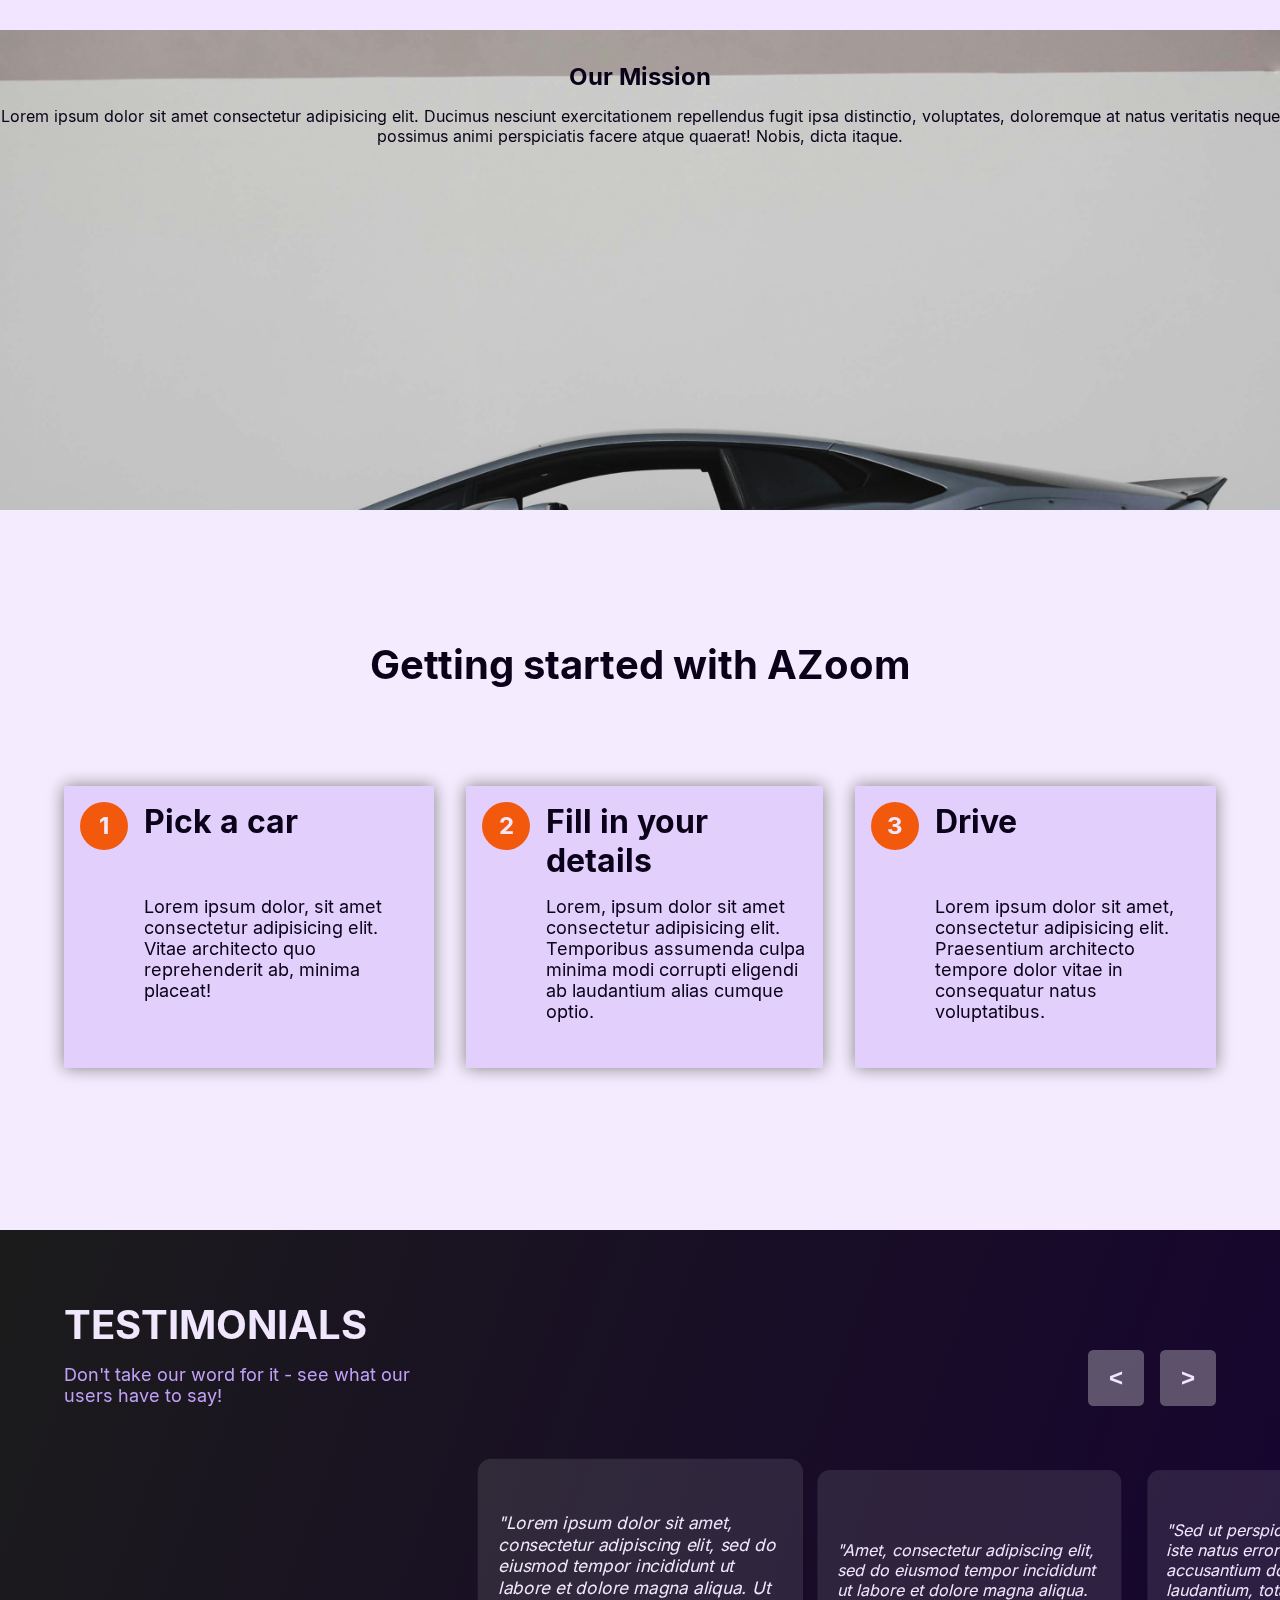
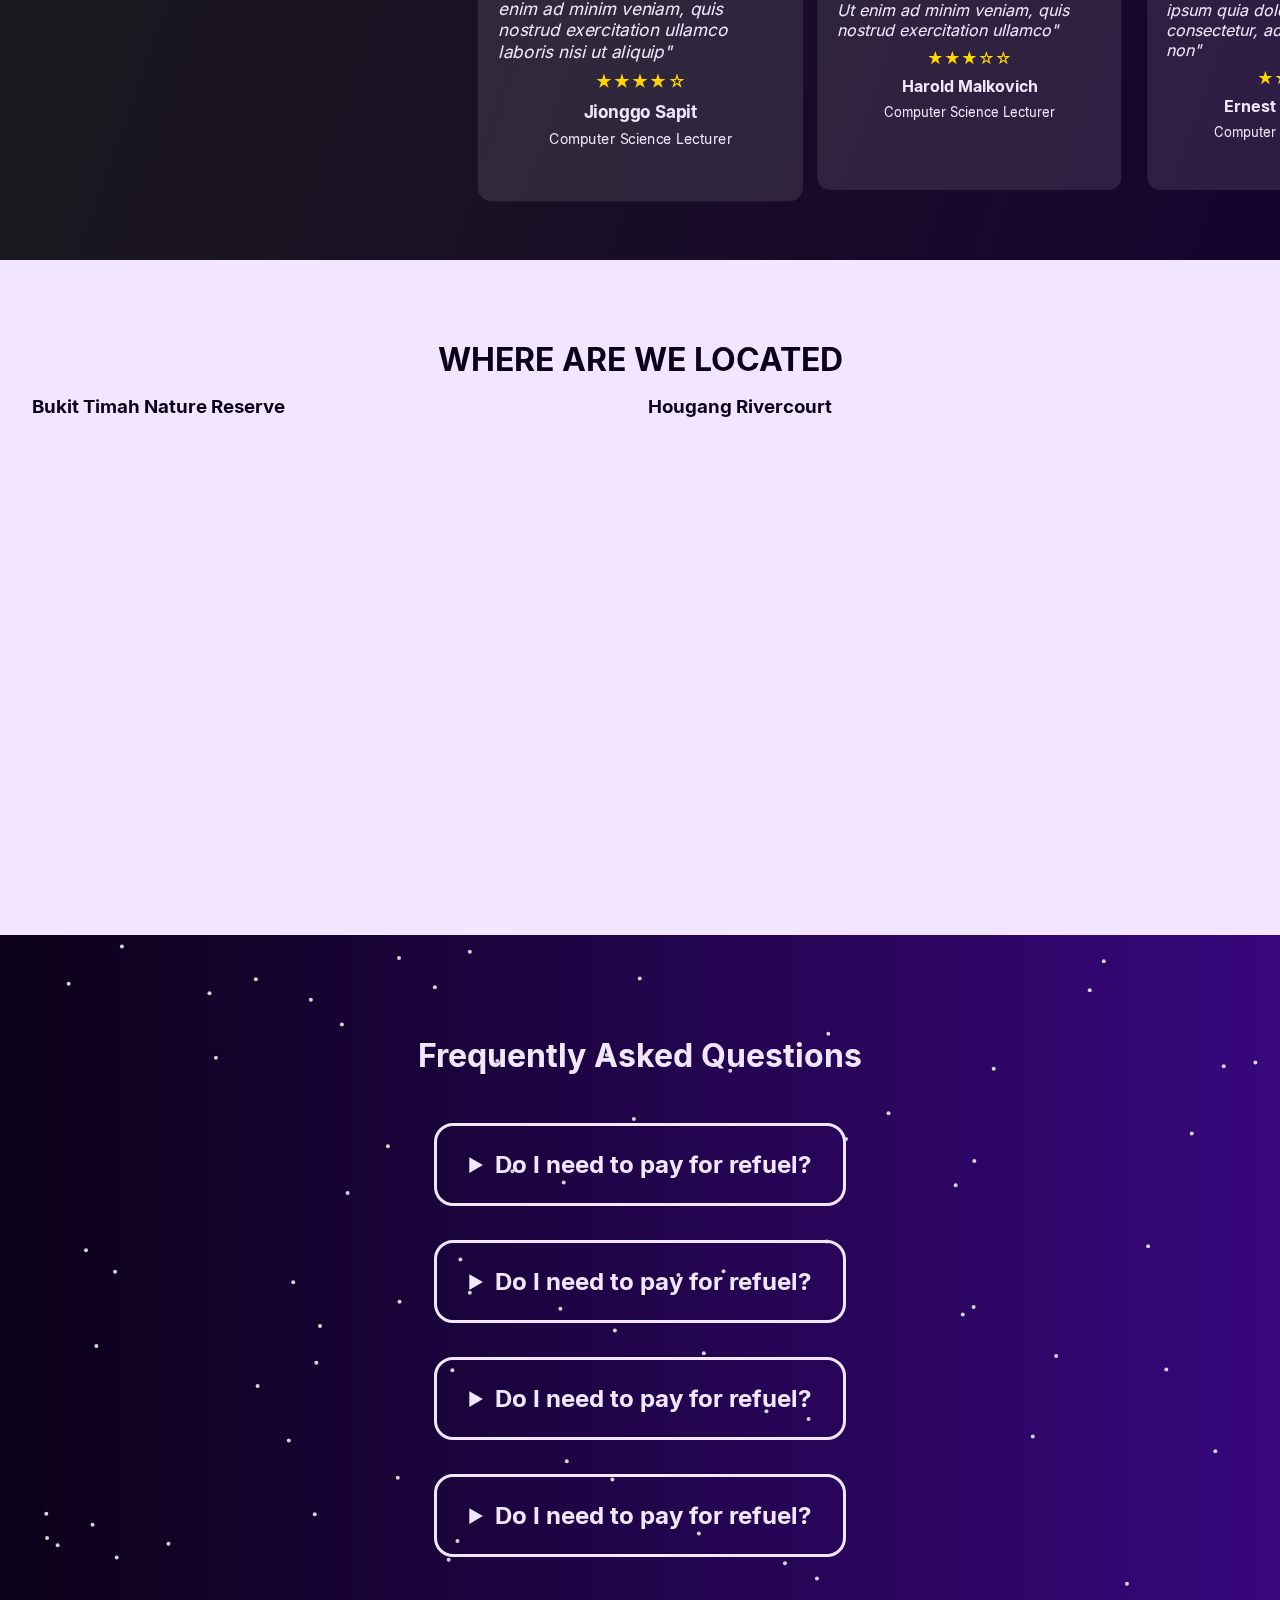
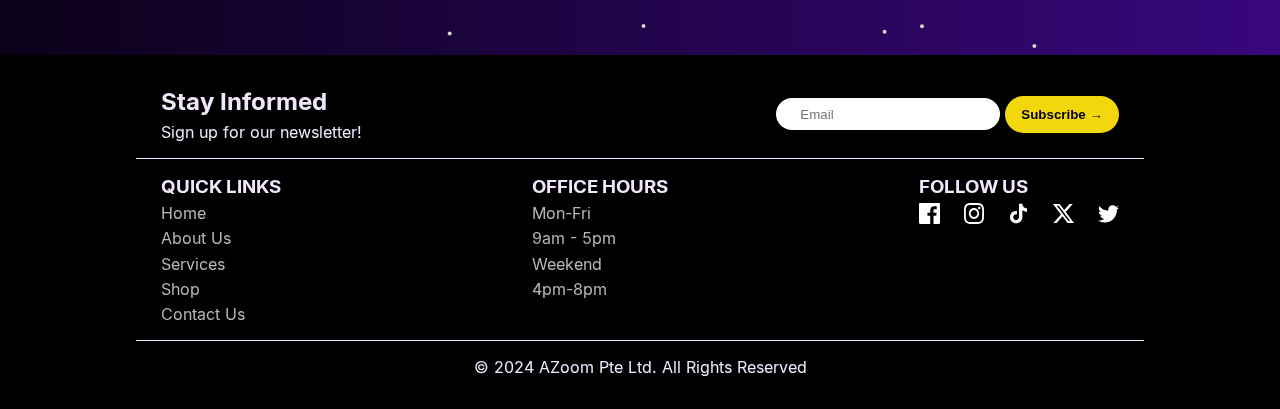
==== commit 1b8e1b0a: "WIP carousel slider - functionality working, but needs some polish" ====
--- a/index.html
+++ b/index.html
@@ -135,8 +135,8 @@
                <p>Don't take our word for it - see what our users have to say!</p>
             </div>
             <div class="testimonials-buttons">
-               <button>&#60;</button>
-               <button>&#62;</button>
+               <button class="left">&#60;</button>
+               <button class="right">&#62;</button>
             </div>
          </div>
 
--- a/css/index.css
+++ b/css/index.css
@@ -3,7 +3,7 @@
 
 /* ---- DEBUG ---- */
 * {
-   /* outline: 2px dotted rgb(18, 18, 18); */
+   /* outline: 2px dotted rgb(228, 4, 4); */
 }
 
 html, body {
@@ -420,7 +420,10 @@
 .testimonials-carousel {
    display: flex;
    justify-content: start;
-   gap: 1.2rem;
+   gap: 1.6rem;
+   scale: 1.0;
+
+   transition: translate 0.5s;
 }
 
 @media screen and (min-width: 768px) {
@@ -449,6 +452,8 @@
    border-radius: 0.8rem;
    /* overflow: hidden; */
    background: rgba(255, 255, 255, 0.1);
+
+   transition: scale 0.5s;
 }
 
 .carousel-item .star-container {
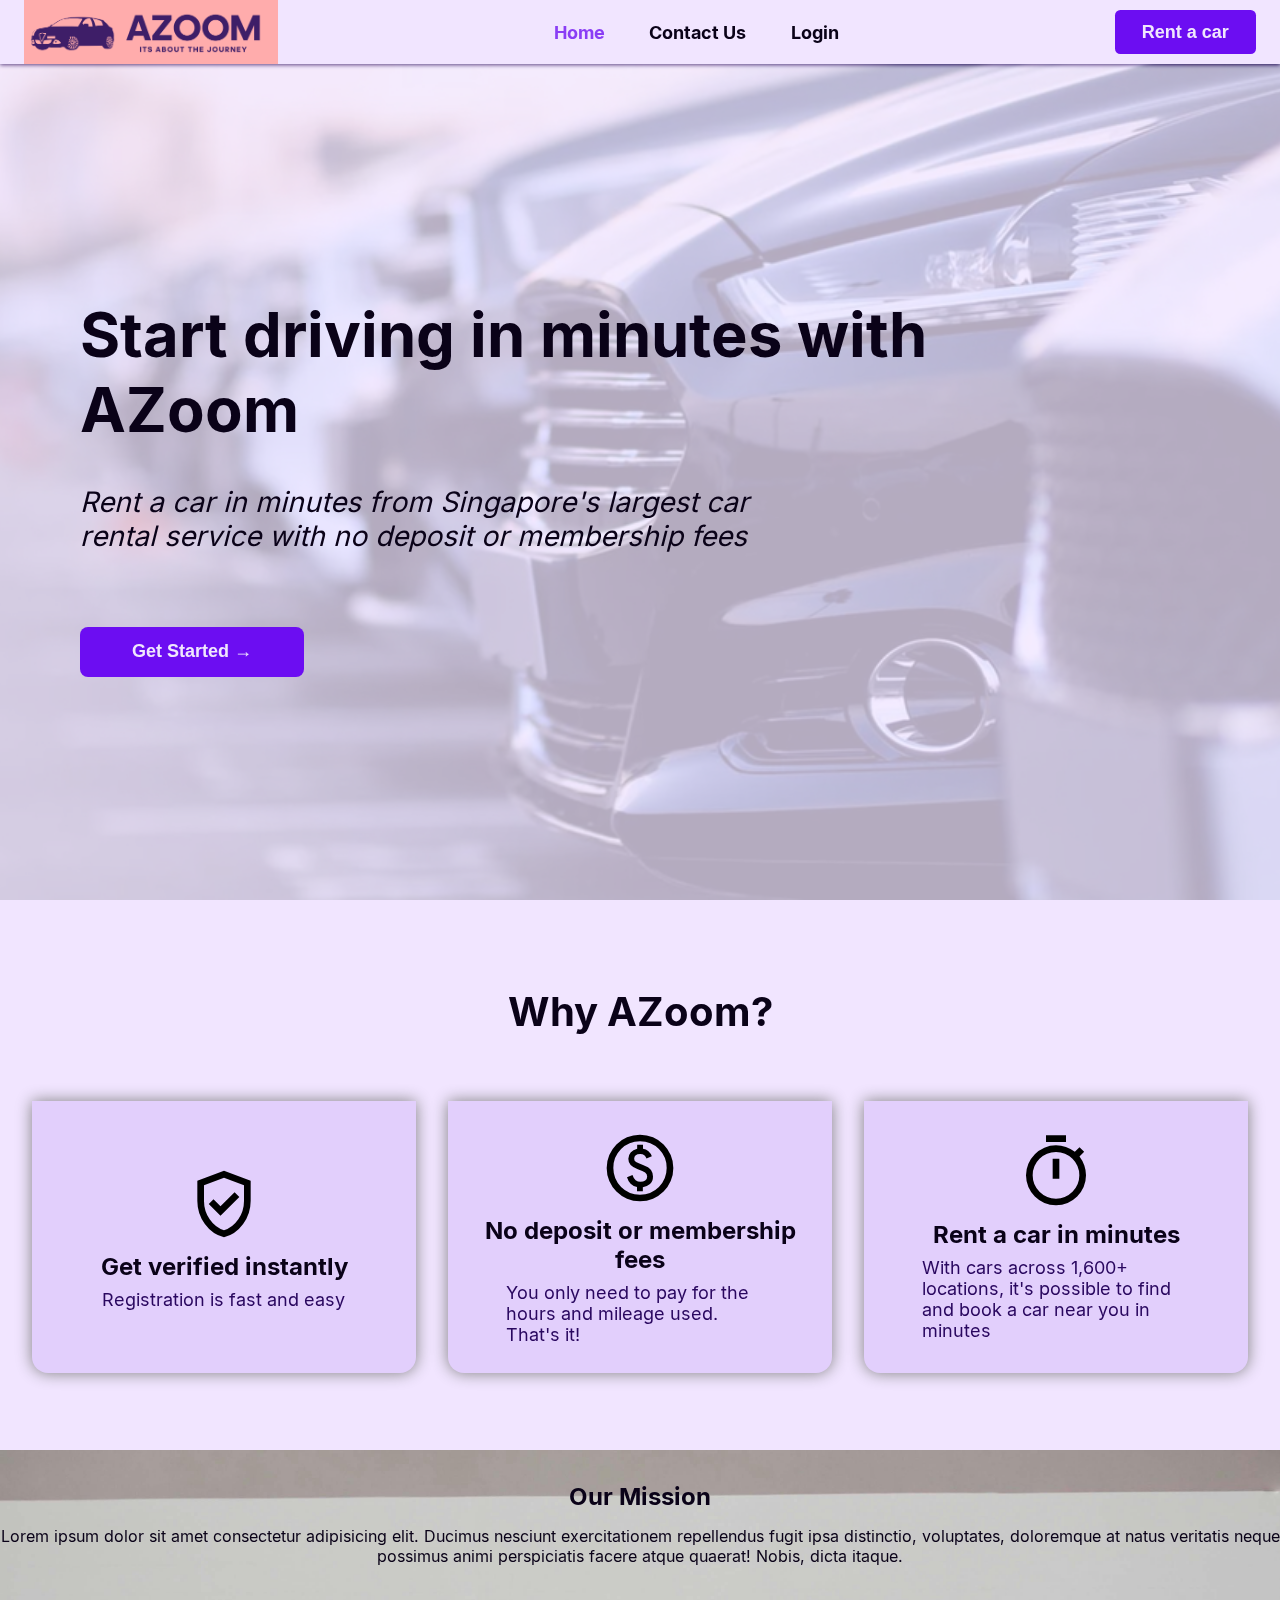
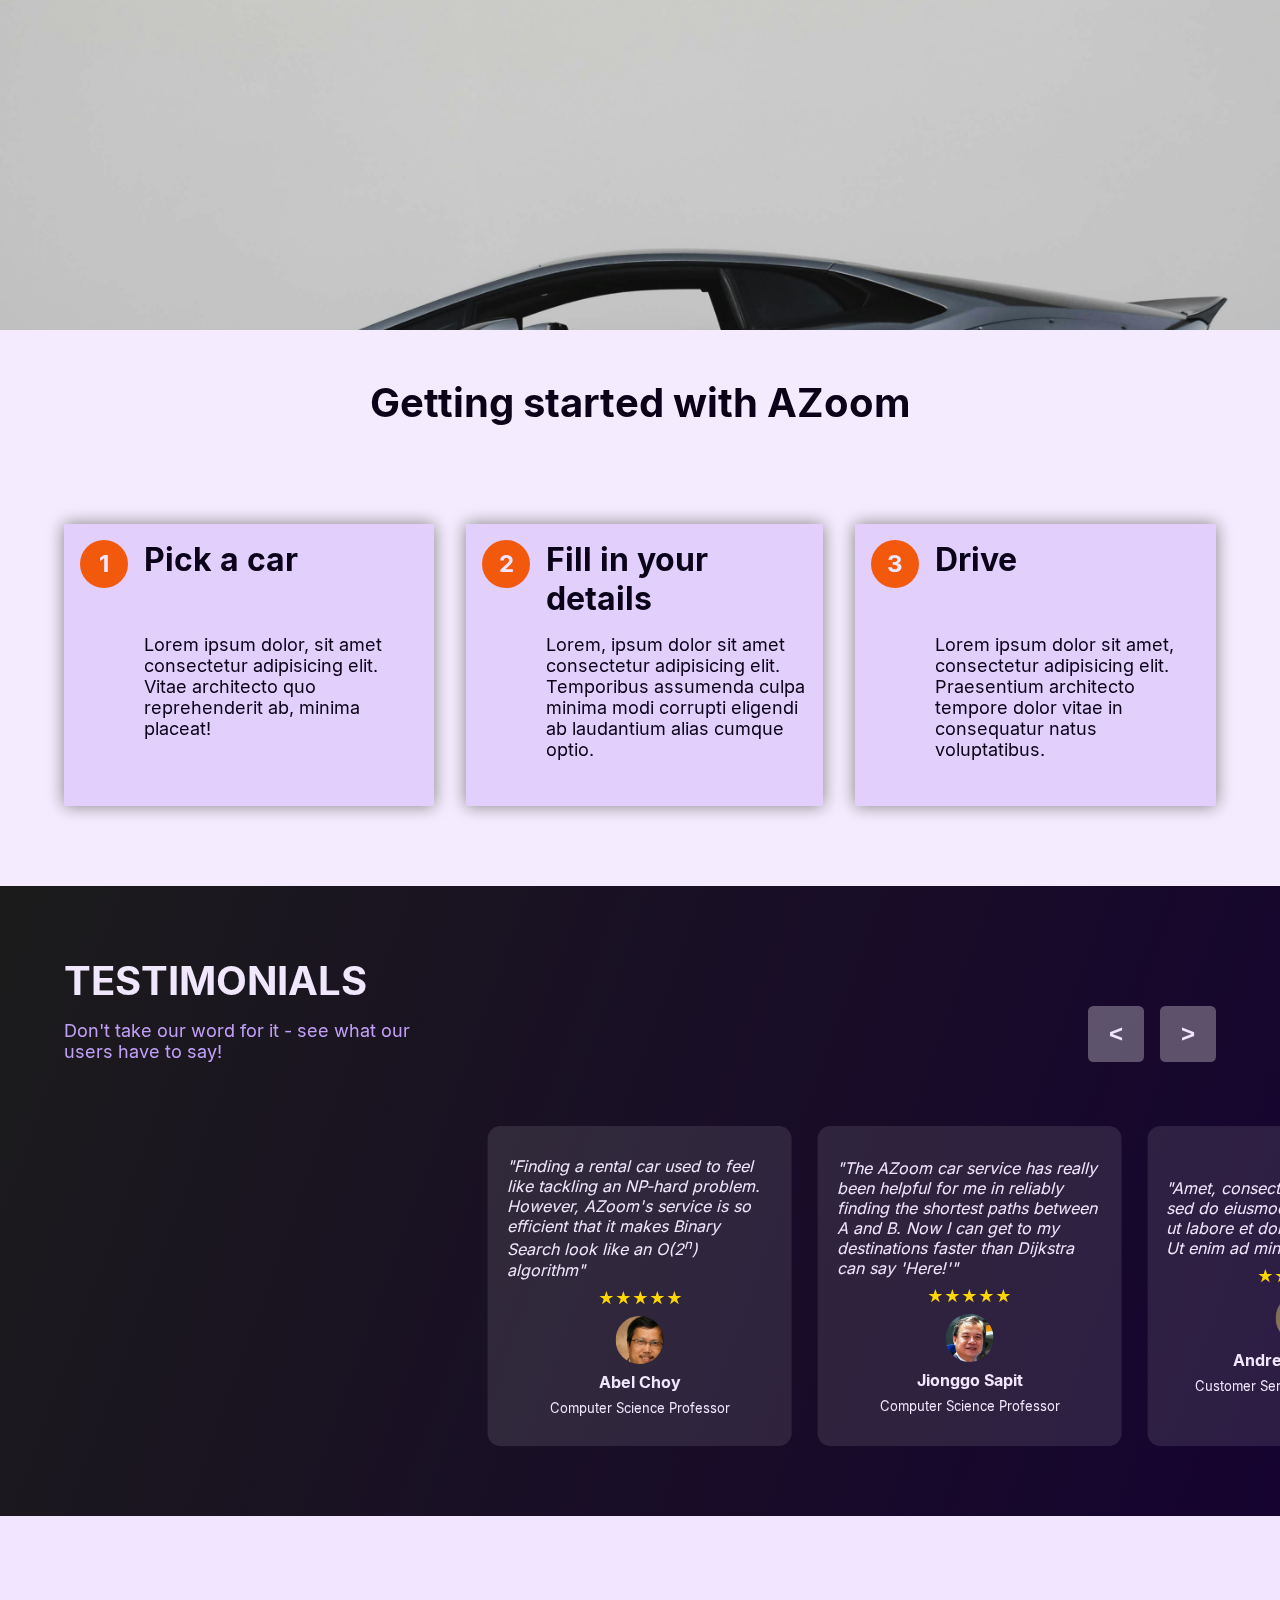
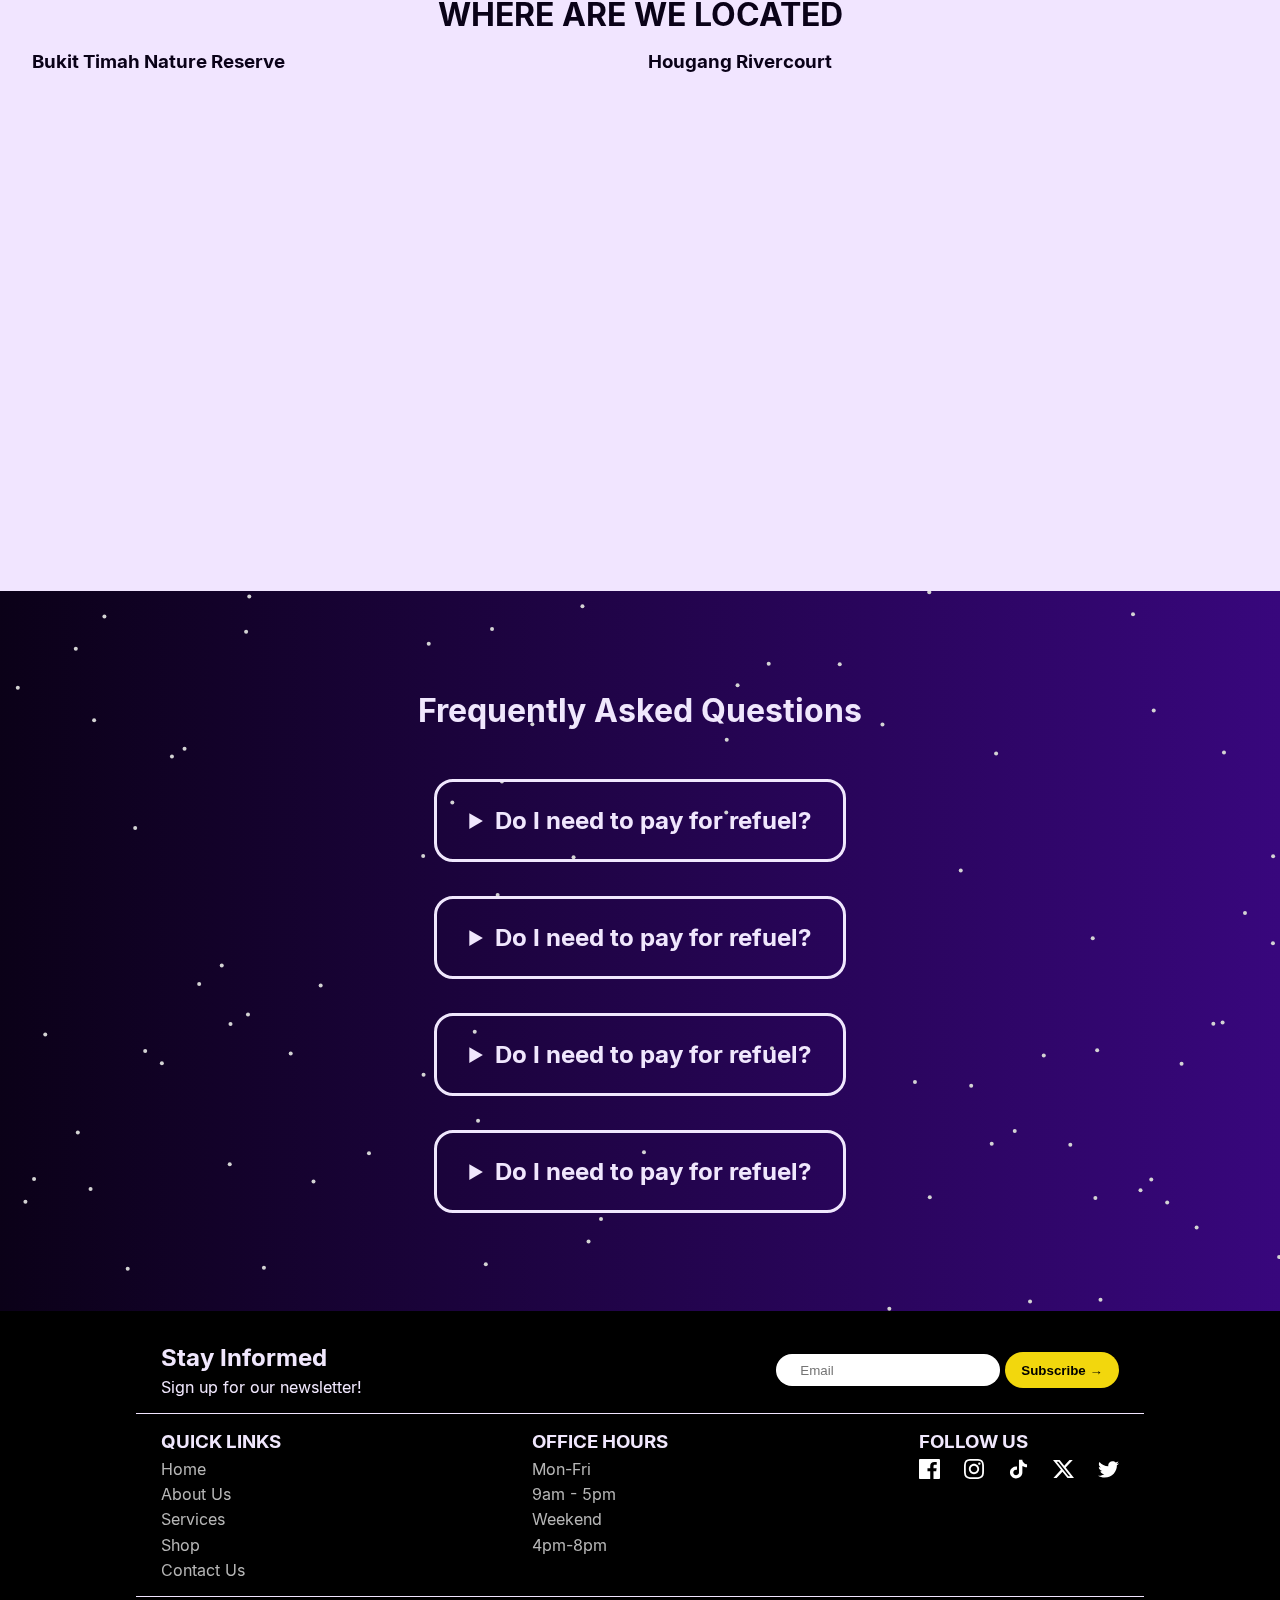
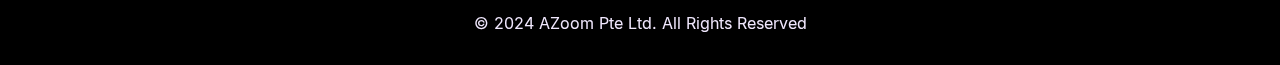
==== commit d9d7cc0c: "Integrated photos into the testimonial section - a couple of custom testimonials" ====
--- a/index.html
+++ b/index.html
@@ -105,24 +105,21 @@
                   <h3>1</h3>
                </div>
                <h4>Pick a car</h4>
-               <p>Lorem ipsum dolor, sit amet consectetur adipisicing elit. Vitae architecto quo reprehenderit ab,
-                  minima placeat!</p>
+               <p>Lorem ipsum dolor, sit amet consectetur adipisicing elit. Vitae architecto quo reprehenderit ab, minima placeat!</p>
             </div>
             <div class="instruction">
                <div class="step-number">
                   <h3>2</h3>
                </div>
                <h4>Fill in your details</h4>
-               <p>Lorem, ipsum dolor sit amet consectetur adipisicing elit. Temporibus assumenda culpa minima modi
-                  corrupti eligendi ab laudantium alias cumque optio.</p>
+               <p>Lorem, ipsum dolor sit amet consectetur adipisicing elit. Temporibus assumenda culpa minima modi corrupti eligendi ab laudantium alias cumque optio.</p>
             </div>
             <div class="instruction">
                <div class="step-number">
                   <h3>3</h3>
                </div>
                <h4>Drive</h4>
-               <p>Lorem ipsum dolor sit amet, consectetur adipisicing elit. Praesentium architecto tempore dolor vitae
-                  in consequatur natus voluptatibus.</p>
+               <p>Lorem ipsum dolor sit amet, consectetur adipisicing elit. Praesentium architecto tempore dolor vitae in consequatur natus voluptatibus.</p>
             </div>
          </div>
       </section>
--- a/css/index.css
+++ b/css/index.css
@@ -125,12 +125,12 @@
    align-items: center;
 
    padding: 3rem 0rem;
-   min-height: 80vh;
+   min-height: 60vh;
 }
 
 .why-azoom>h2 {
    font-size: 2.5rem;
-   margin-bottom: 2rem;
+   margin-bottom: var(--margin-l);
 }
 
 .reasons-container {
@@ -279,7 +279,7 @@
    background-color: rgba(255, 255, 255, 0.25);
    color: var(--text-950);
 
-   min-height: 80vh;
+   min-height: 60vh;
 }
 
 .get-started-section >h2 {
@@ -454,6 +454,11 @@
    background: rgba(255, 255, 255, 0.1);
 
    transition: scale 0.5s;
+}
+
+.carousel-item img {
+   border-radius: 100rem;
+   width: 3rem;
 }
 
 .carousel-item .star-container {
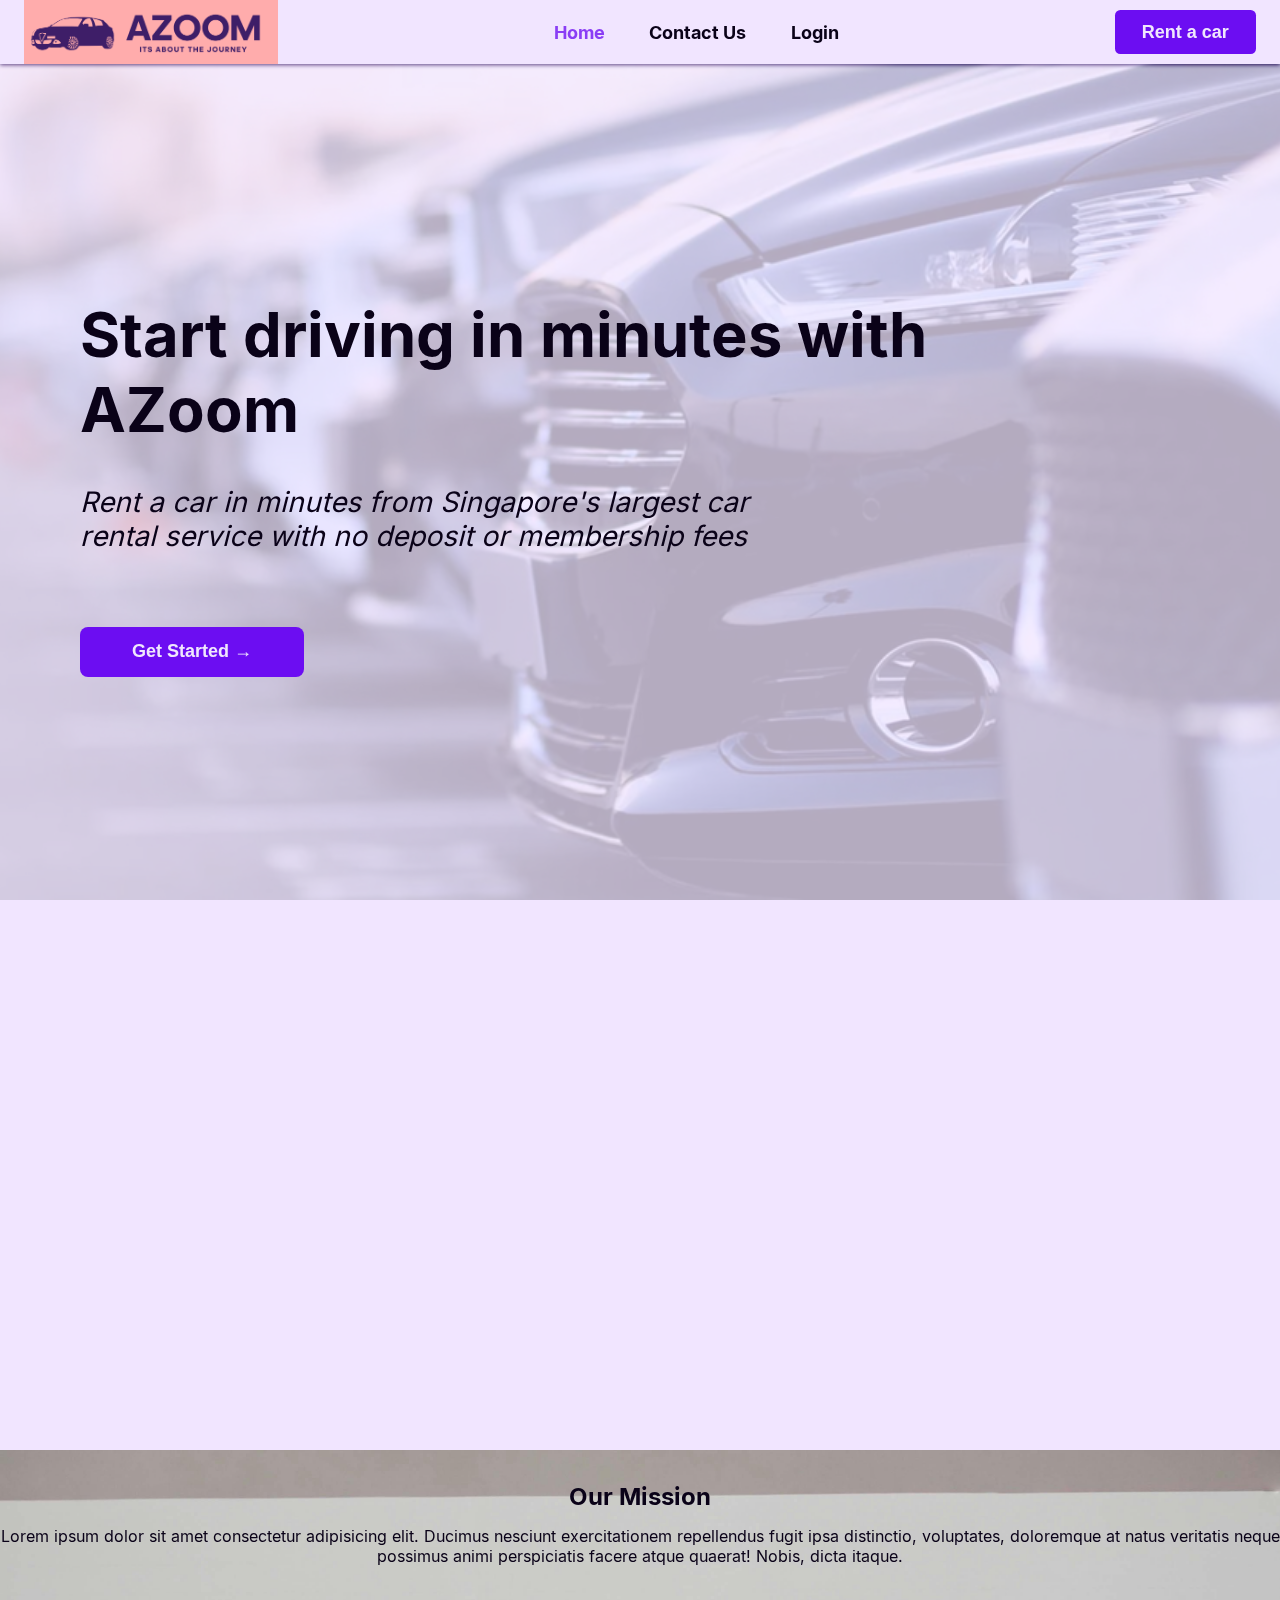
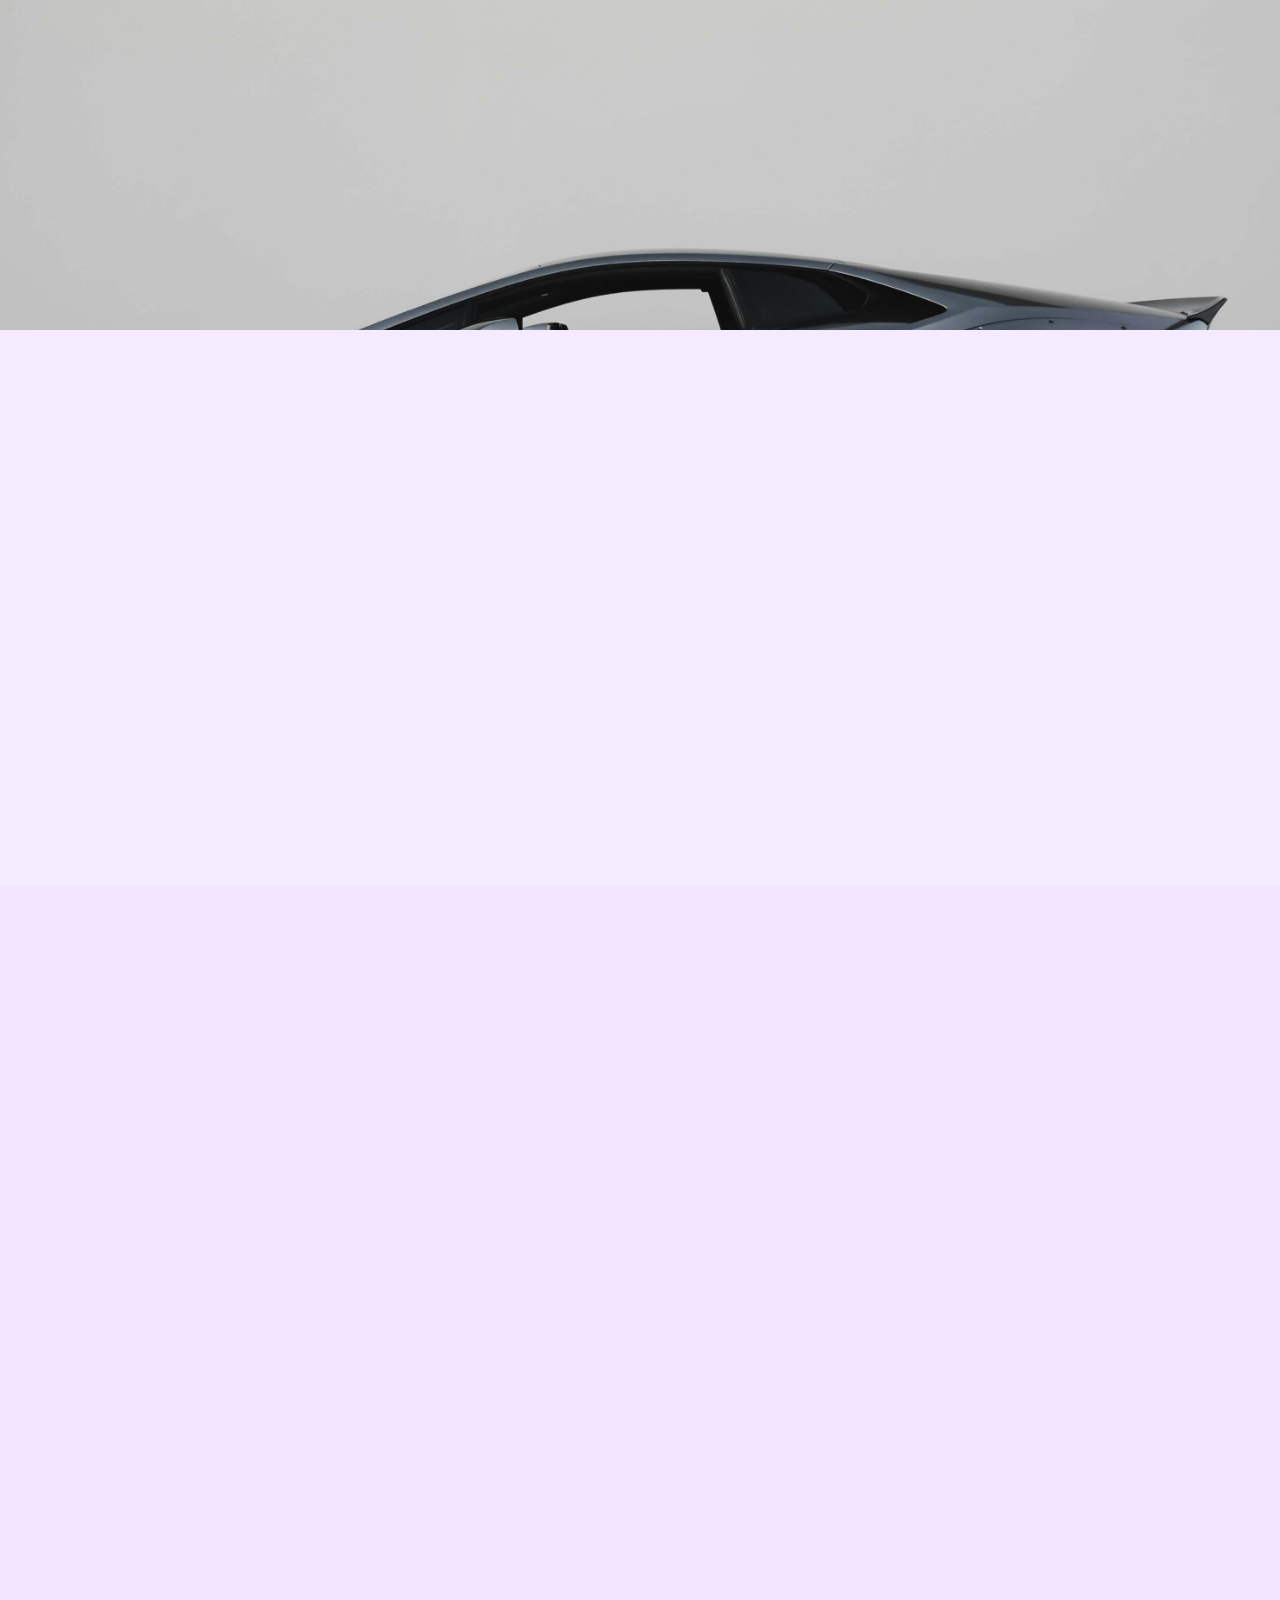
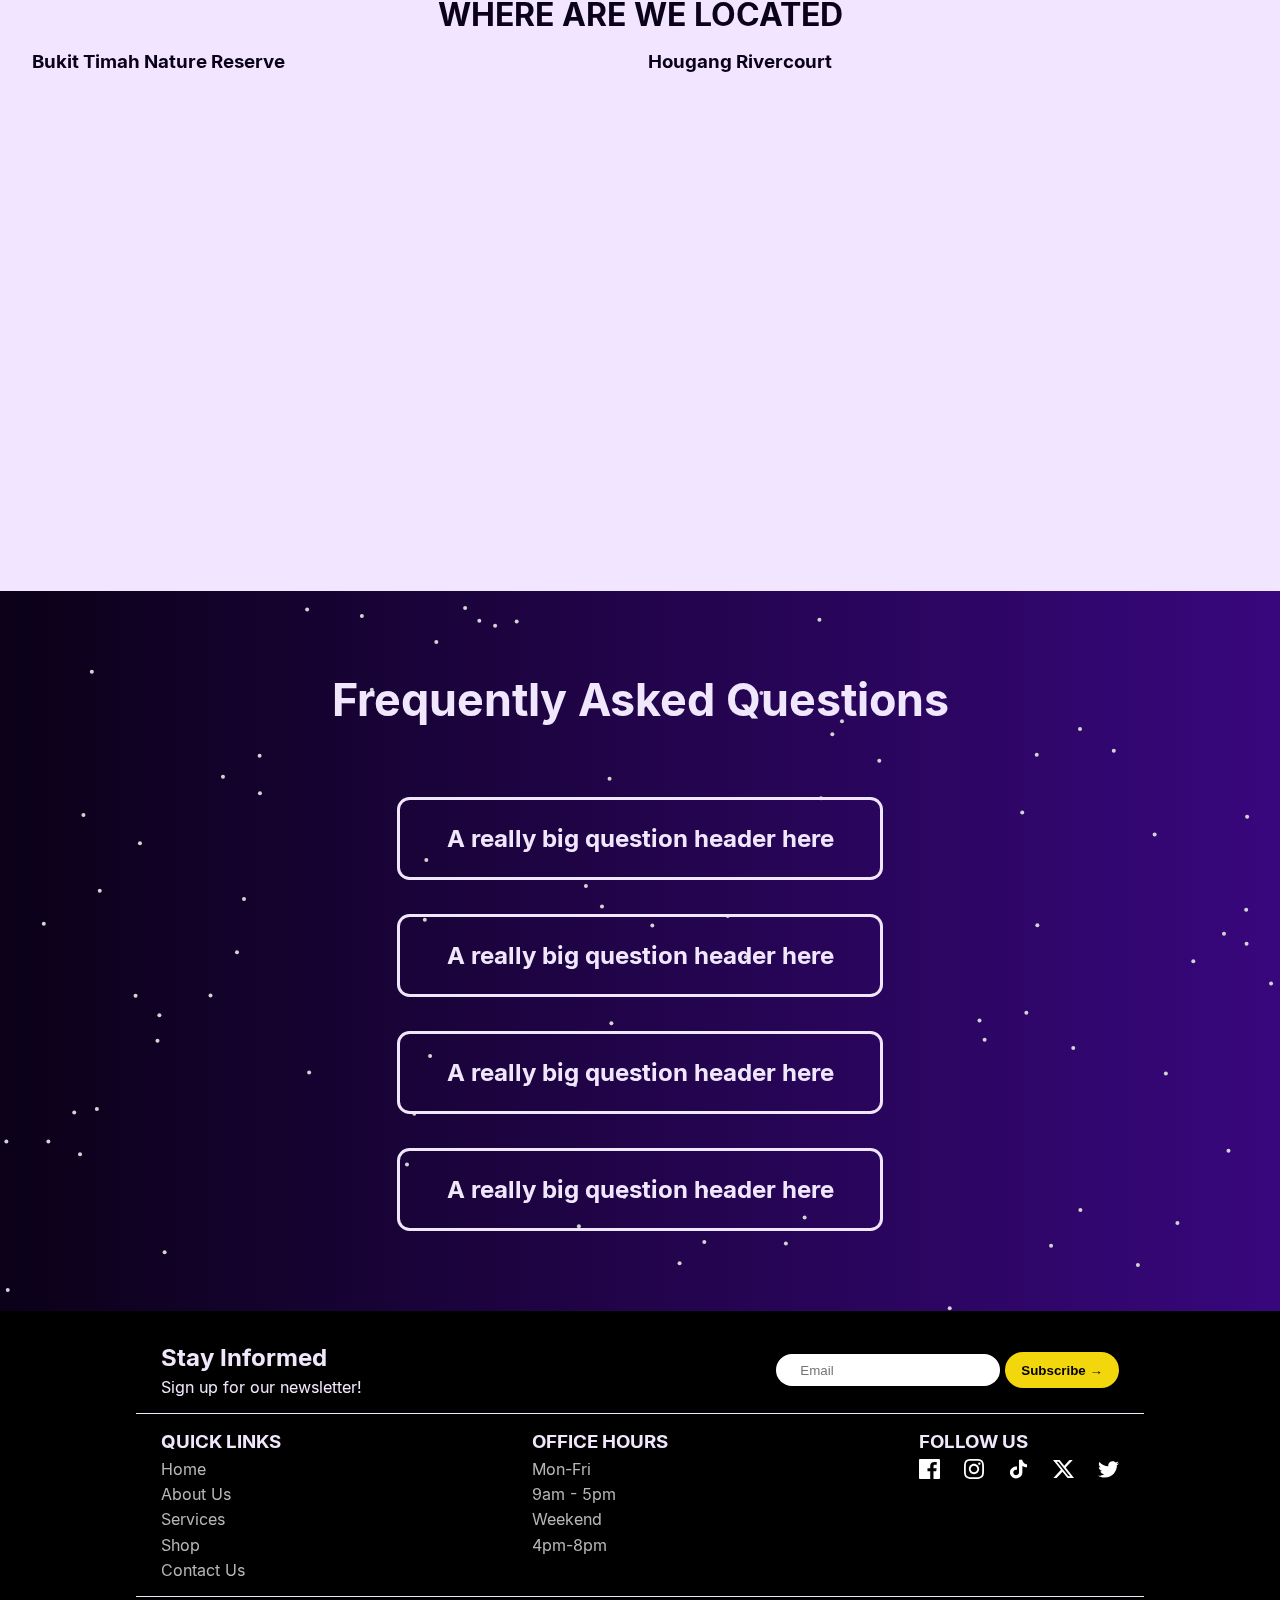
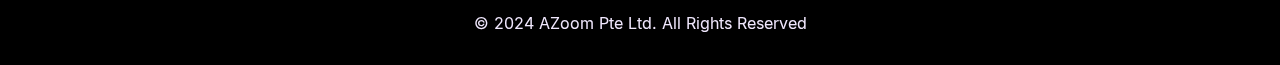
==== commit 6d8bcffe: "Added some fade-in animations for the index page (WIP) Also added interactivity+bounce anim for the " ====
--- a/index.html
+++ b/index.html
@@ -168,55 +168,22 @@
          <canvas id="FAQ-canvas"></canvas>
          <h1>Frequently Asked Questions</h1>
          <div class="all-dropdowns">
-            <!-- Dynamically filled via Javascript -->
-            <details>
-               <summary>Do I need to pay for refuel?</summary>
-               <p>
-                  At vero eos et accusamus et iusto odio dignissimos ducimus qui blanditiis praesentium voluptatum
-                  deleniti
-                  atque corrupti quos dolores et quas molestias excepturi sint occaecati cupiditate non provident,
-                  similique sunt in culpa qui officia deserunt mollitia animi, id est laborum et dolorum fuga. Et harum
-                  quidem rerum facilis est et expedita distinctio. Nam libero tempore, cum soluta nobis est eligendi
-                  optio
-                  cumque nihil impedit quo minus id quod maxime placeat facere possimus
-               </p>
-            </details>
-            <details>
-               <summary>Do I need to pay for refuel?</summary>
-               <p>
-                  At vero eos et accusamus et iusto odio dignissimos ducimus qui blanditiis praesentium voluptatum
-                  deleniti
-                  atque corrupti quos dolores et quas molestias excepturi sint occaecati cupiditate non provident,
-                  similique sunt in culpa qui officia deserunt mollitia animi, id est laborum et dolorum fuga. Et harum
-                  quidem rerum facilis est et expedita distinctio. Nam libero tempore, cum soluta nobis est eligendi
-                  optio
-                  cumque nihil impedit quo minus id quod maxime placeat facere possimus
-               </p>
-            </details>
-            <details>
-               <summary>Do I need to pay for refuel?</summary>
-               <p>
-                  At vero eos et accusamus et iusto odio dignissimos ducimus qui blanditiis praesentium voluptatum
-                  deleniti
-                  atque corrupti quos dolores et quas molestias excepturi sint occaecati cupiditate non provident,
-                  similique sunt in culpa qui officia deserunt mollitia animi, id est laborum et dolorum fuga. Et harum
-                  quidem rerum facilis est et expedita distinctio. Nam libero tempore, cum soluta nobis est eligendi
-                  optio
-                  cumque nihil impedit quo minus id quod maxime placeat facere possimus
-               </p>
-            </details>
-            <details>
-               <summary>Do I need to pay for refuel?</summary>
-               <p>
-                  At vero eos et accusamus et iusto odio dignissimos ducimus qui blanditiis praesentium voluptatum
-                  deleniti
-                  atque corrupti quos dolores et quas molestias excepturi sint occaecati cupiditate non provident,
-                  similique sunt in culpa qui officia deserunt mollitia animi, id est laborum et dolorum fuga. Et harum
-                  quidem rerum facilis est et expedita distinctio. Nam libero tempore, cum soluta nobis est eligendi
-                  optio
-                  cumque nihil impedit quo minus id quod maxime placeat facere possimus
-               </p>
-            </details>
+            <div class="dropdown">
+               <h2>A really big question header here</h2>
+               <p>Lorem ipsum dolor sit amet consectetur adipisicing elit. Consectetur blanditiis sint nisi sit assumenda neque error aut veniam accusantium. Recusandae laudantium veritatis iste. Rerum facilis laudantium expedita! Exercitationem, iusto et?</p>
+            </div>
+            <div class="dropdown">
+               <h2>A really big question header here</h2>
+               <p>Lorem ipsum dolor sit amet consectetur adipisicing elit. Consectetur blanditiis sint nisi sit assumenda neque error aut veniam accusantium. Recusandae laudantium veritatis iste. Rerum facilis laudantium expedita! Exercitationem, iusto et?</p>
+            </div>
+            <div class="dropdown">
+               <h2>A really big question header here</h2>
+               <p>Lorem ipsum dolor sit amet consectetur adipisicing elit. Consectetur blanditiis sint nisi sit assumenda neque error aut veniam accusantium. Recusandae laudantium veritatis iste. Rerum facilis laudantium expedita! Exercitationem, iusto et?</p>
+            </div>
+            <div class="dropdown">
+               <h2>A really big question header here</h2>
+               <p>Lorem ipsum dolor sit amet consectetur adipisicing elit. Consectetur blanditiis sint nisi sit assumenda neque error aut veniam accusantium. Recusandae laudantium veritatis iste. Rerum facilis laudantium expedita! Exercitationem, iusto et?</p>
+            </div>
          </div>
       </section>
 
--- a/css/index.css
+++ b/css/index.css
@@ -3,7 +3,7 @@
 
 /* ---- DEBUG ---- */
 * {
-   /* outline: 2px dotted rgb(228, 4, 4); */
+   /* outline: 1px dotted rgb(228, 4, 4); */
 }
 
 html, body {
@@ -131,6 +131,8 @@
 .why-azoom>h2 {
    font-size: 2.5rem;
    margin-bottom: var(--margin-l);
+
+   opacity: 0%;
 }
 
 .reasons-container {
@@ -143,6 +145,7 @@
 }
 
 .reasons-container .reason {
+   position: relative;
    box-shadow: 0px 0px 1rem gray;
    background-color: var(--primary-100);
 }
@@ -172,6 +175,8 @@
 
    border-bottom-left-radius: 1rem;
    border-bottom-right-radius: 1rem;
+
+   opacity: 0%;
 }
 
 .reason>img {
@@ -194,10 +199,10 @@
    text-align: center;
 }
 
-@keyframes reason-fade-up {
+@keyframes fade-up-anim {
    0% {
       opacity: 0%;
-      transform: translateY(50px);
+      transform: translateY(4rem);
    }
 
    100% {
@@ -206,20 +211,13 @@
    }
 }
 
-.why-azoom>h2 {
-   animation: reason-fade-up 0.6s ease 0.3s 1 normal both;
-}
-
-.reasons-container div:nth-child(1) {
-   animation: reason-fade-up 0.6s ease 0.5s 1 normal both;
-}
-
-.reasons-container div:nth-child(2) {
-   animation: reason-fade-up 0.6s ease 1s 1 normal both;
-}
-
-.reasons-container div:nth-child(3) {
-   animation: reason-fade-up 0.6s ease 1.5s 1 normal both;
+.fade-up {
+   animation-name: fade-up-anim;
+   animation-duration: 0.5s;
+   animation-timing-function: ease;
+   animation-iteration-count: 1;
+   animation-direction: normal;
+   animation-fill-mode: both;
 }
 
 @media screen and (min-width: 768px) {
@@ -263,9 +261,6 @@
 .mission-section h2 {
    margin-bottom: var(--margin-s);
 }
-
-.mission-section p {
-}
 /* ========================================== */
 /* ============== GET STARTED =============== */
 /* ========================================== */
@@ -286,6 +281,8 @@
    text-align: center;
    font-size: 2.5rem;
    margin-bottom: var(--margin-l);
+
+   opacity: 0%;
 }
 
 .get-started {
@@ -304,11 +301,12 @@
    gap: 1rem;
 
    padding: 1rem;
-   /* border-radius: 1rem; */
    box-shadow: 0px 0px 1rem gray;
 
    color: var(--text-950);
    background-color: var(--primary-100);
+
+   opacity: 0%;
 }
 
 .get-started .step-number {
@@ -351,6 +349,64 @@
 /* ================================================ */
 /* ================= TESTIMONIALS ================= */
 /* ================================================ */
+@keyframes fade-in-opacity-anim {
+   0% {
+      opacity: 0%;
+   }
+   100% {
+      opacity: 100%;
+   }
+}
+
+@keyframes fade-from-left-anim {
+   0% {
+      opacity: 0%;
+      transform: translateX(-6rem);
+   } 
+   100% {
+      opacity: 100%;
+      transform: translateX(0);
+   }
+}
+
+@keyframes fade-from-right-anim {
+   0% {
+      opacity: 0%;
+      transform: translateX(6rem);
+   } 
+   100% {
+      opacity: 100%;
+      transform: translateX(0);
+   }
+}
+
+.fade-in-opacity {
+   animation-name: fade-in-opacity-anim;
+   animation-duration: 0.5s;
+   animation-timing-function: ease;
+   animation-iteration-count: 1;
+   animation-direction: normal;
+   animation-fill-mode: both;
+}
+
+.fade-from-left {
+   animation-name: fade-from-left-anim;
+   animation-duration: 0.5s;
+   animation-timing-function: ease;
+   animation-iteration-count: 1;
+   animation-direction: normal;
+   animation-fill-mode: both;
+}
+
+.fade-from-right {
+   animation-name: fade-from-right-anim;
+   animation-duration: 0.5s;
+   animation-timing-function: ease;
+   animation-iteration-count: 1;
+   animation-direction: normal;
+   animation-fill-mode: both;
+}
+
 .testimonials {
    display: flex;
    flex-direction: column;
@@ -361,12 +417,13 @@
    min-height: 70vh;
 
    background: linear-gradient(
-      /* to right, */
-      110deg, 
-      #1b1b1b, 
-      var(--primary-900)
-   );
+         /* to right, */
+         110deg,
+         #1b1b1b,
+         var(--primary-900));
    color: var(--text-50);
+
+   opacity: 0%;
 }
 
 .testimonials-top {
@@ -380,13 +437,17 @@
    text-align: left;
 }
 
-.testimonials-text >h2 {
+.testimonials-text {
+   opacity: 0%;
+}
+
+.testimonials-text>h2 {
    font-weight: bold;
-   font-size: 2.5rem;
+   font-size: 2.8rem;
    margin-bottom: var(--margin-xs);
 }
 
-.testimonials-text >p {
+.testimonials-text>p {
    font-size: large;
    color: var(--text-200);
 }
@@ -396,6 +457,8 @@
    align-items: center;
    width: 100%;
    gap: 1rem;
+
+   opacity: 0%;
 }
 
 .testimonials-buttons button {
@@ -433,7 +496,8 @@
       flex-direction: row;
       justify-content: space-between;
       align-items: flex-end;
-   } 
+   }
+
    .testimonials-buttons {
       justify-content: flex-end;
    }
@@ -450,7 +514,6 @@
    height: 20rem;
    padding: 0rem 1.2rem;
    border-radius: 0.8rem;
-   /* overflow: hidden; */
    background: rgba(255, 255, 255, 0.1);
 
    transition: scale 0.5s;
@@ -507,15 +570,11 @@
    justify-content: center;
    gap: 1rem;
 }
+
 /* ==================================== */
 /* =============== FAQ ================ */
 /* ==================================== */
 .FAQ-section {
-   /* background: linear-gradient(
-      to right, 
-      var(--primary-700), 
-      var(--primary-950)
-   );  */
    color: var(--text-50);
 
    display: flex;
@@ -524,8 +583,42 @@
    align-items: center;
    position: relative;
 
-   padding: 3rem 0rem;
+   padding: 4rem 0rem;
    min-height: 45rem;
+}
+
+.FAQ-section .dropdown {
+   outline: 3px solid var(--text-50);
+   border-radius: 0.6rem;
+
+   display: flex;
+   flex-direction: column;
+   justify-content: start;
+   align-items: center;
+   gap: 1rem;
+
+   text-align: left;
+   overflow: hidden;
+   cursor: pointer;
+
+   transition: height 0.2s ease-in-out, background-color 0.2s, color 0.2s;
+}
+
+.FAQ-section .dropdown:hover {
+   background-color: var(--text-50);
+   color: var(--text-950);
+}
+
+.FAQ-section .dropdown>h2 {
+   font-size: x-large;
+   padding: 1.5rem 1rem;
+}
+
+.FAQ-section .dropdown>p {
+   /* padding-top: 1rem; */
+   padding-bottom: 3rem;
+   padding-left: 2rem;
+   padding-right: 2rem;
 }
 
 #FAQ-canvas {
@@ -535,9 +628,9 @@
    z-index: -1;
 }
 
-.FAQ-section >h1 {
+.FAQ-section>h1 {
    text-align: center;
-   font-size: xx-large;
+   font-size: 2.8rem;
    margin-bottom: var(--margin-l);
 }
 
@@ -573,8 +666,8 @@
    font-size: large;
 }
 
-.FAQ-section details, 
-.FAQ-section summary, 
+.FAQ-section details,
+.FAQ-section summary,
 .FAQ-section p {
    max-width: 30rem;
 }
@@ -618,6 +711,7 @@
       align-items: center;
    }
 }
+
 /* ============================================= */
 /* =============== FOOTER - TOP ================ */
 /* ============================================= */
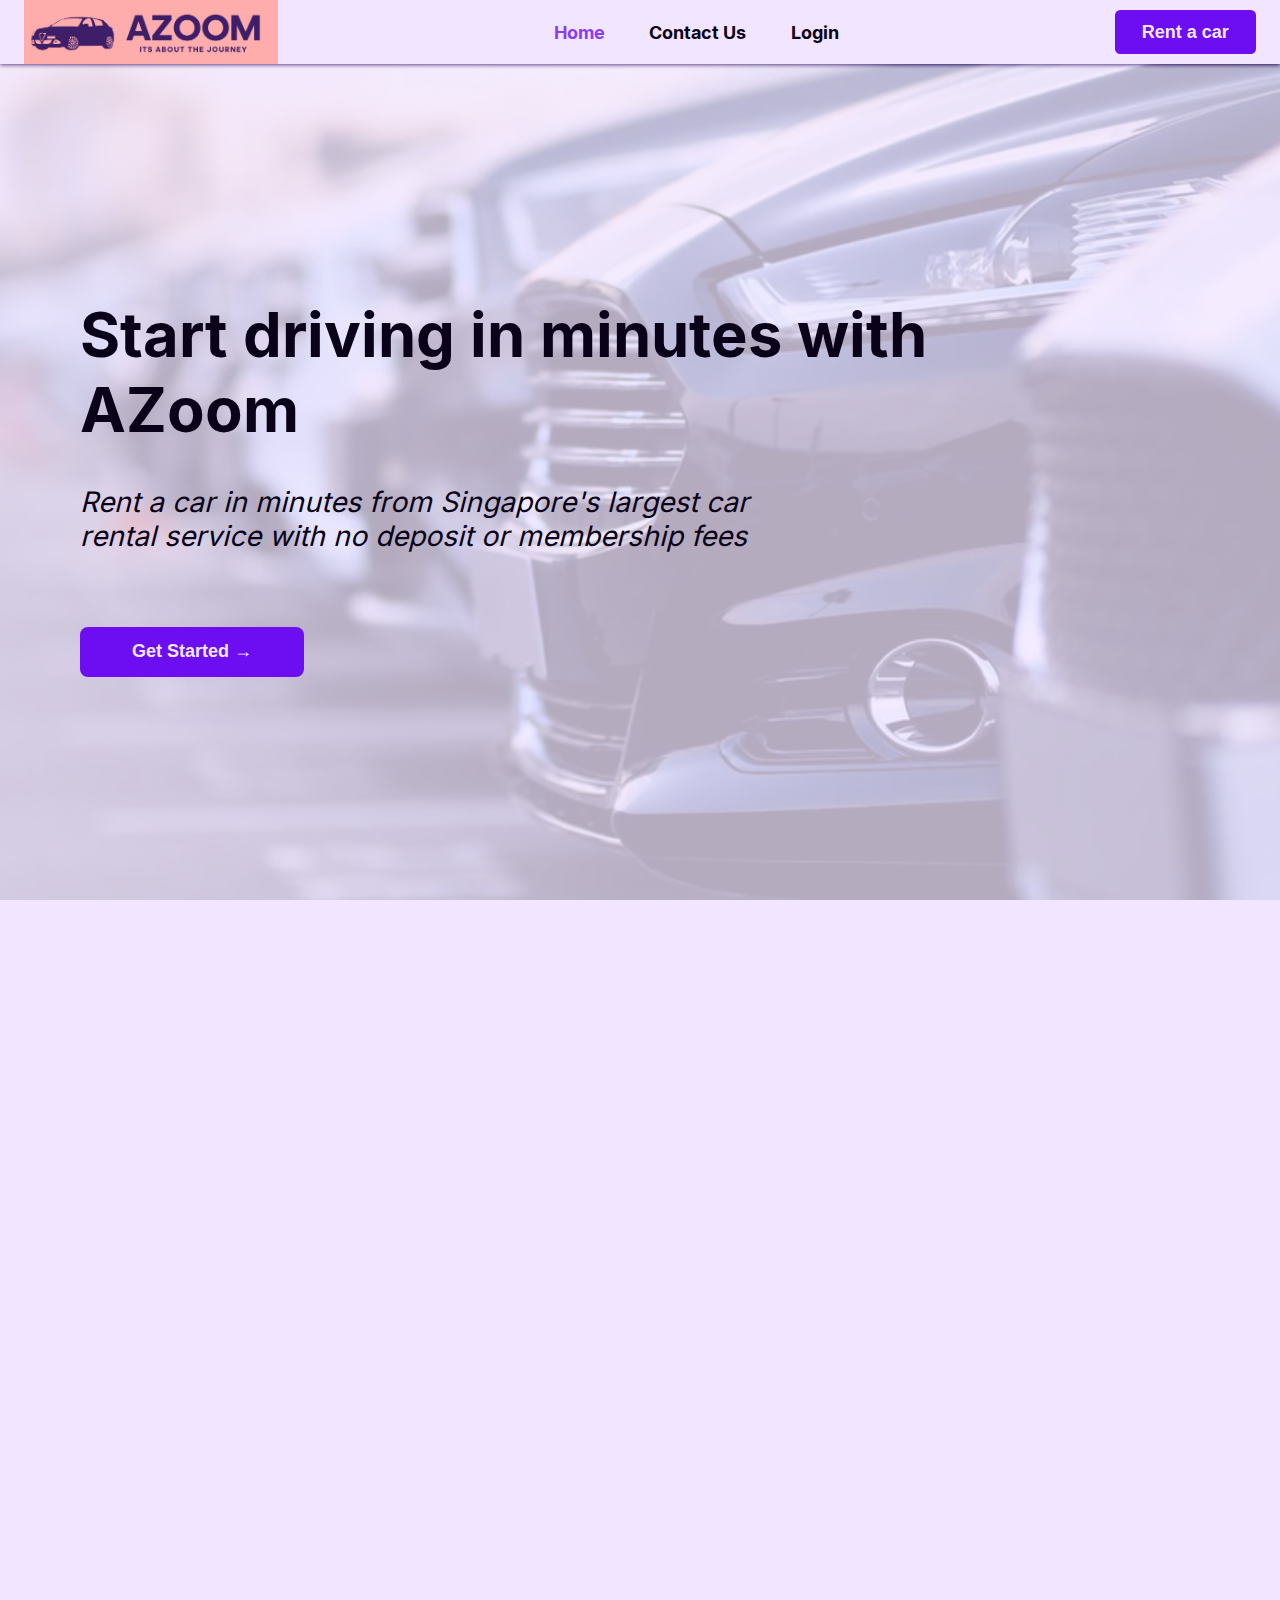
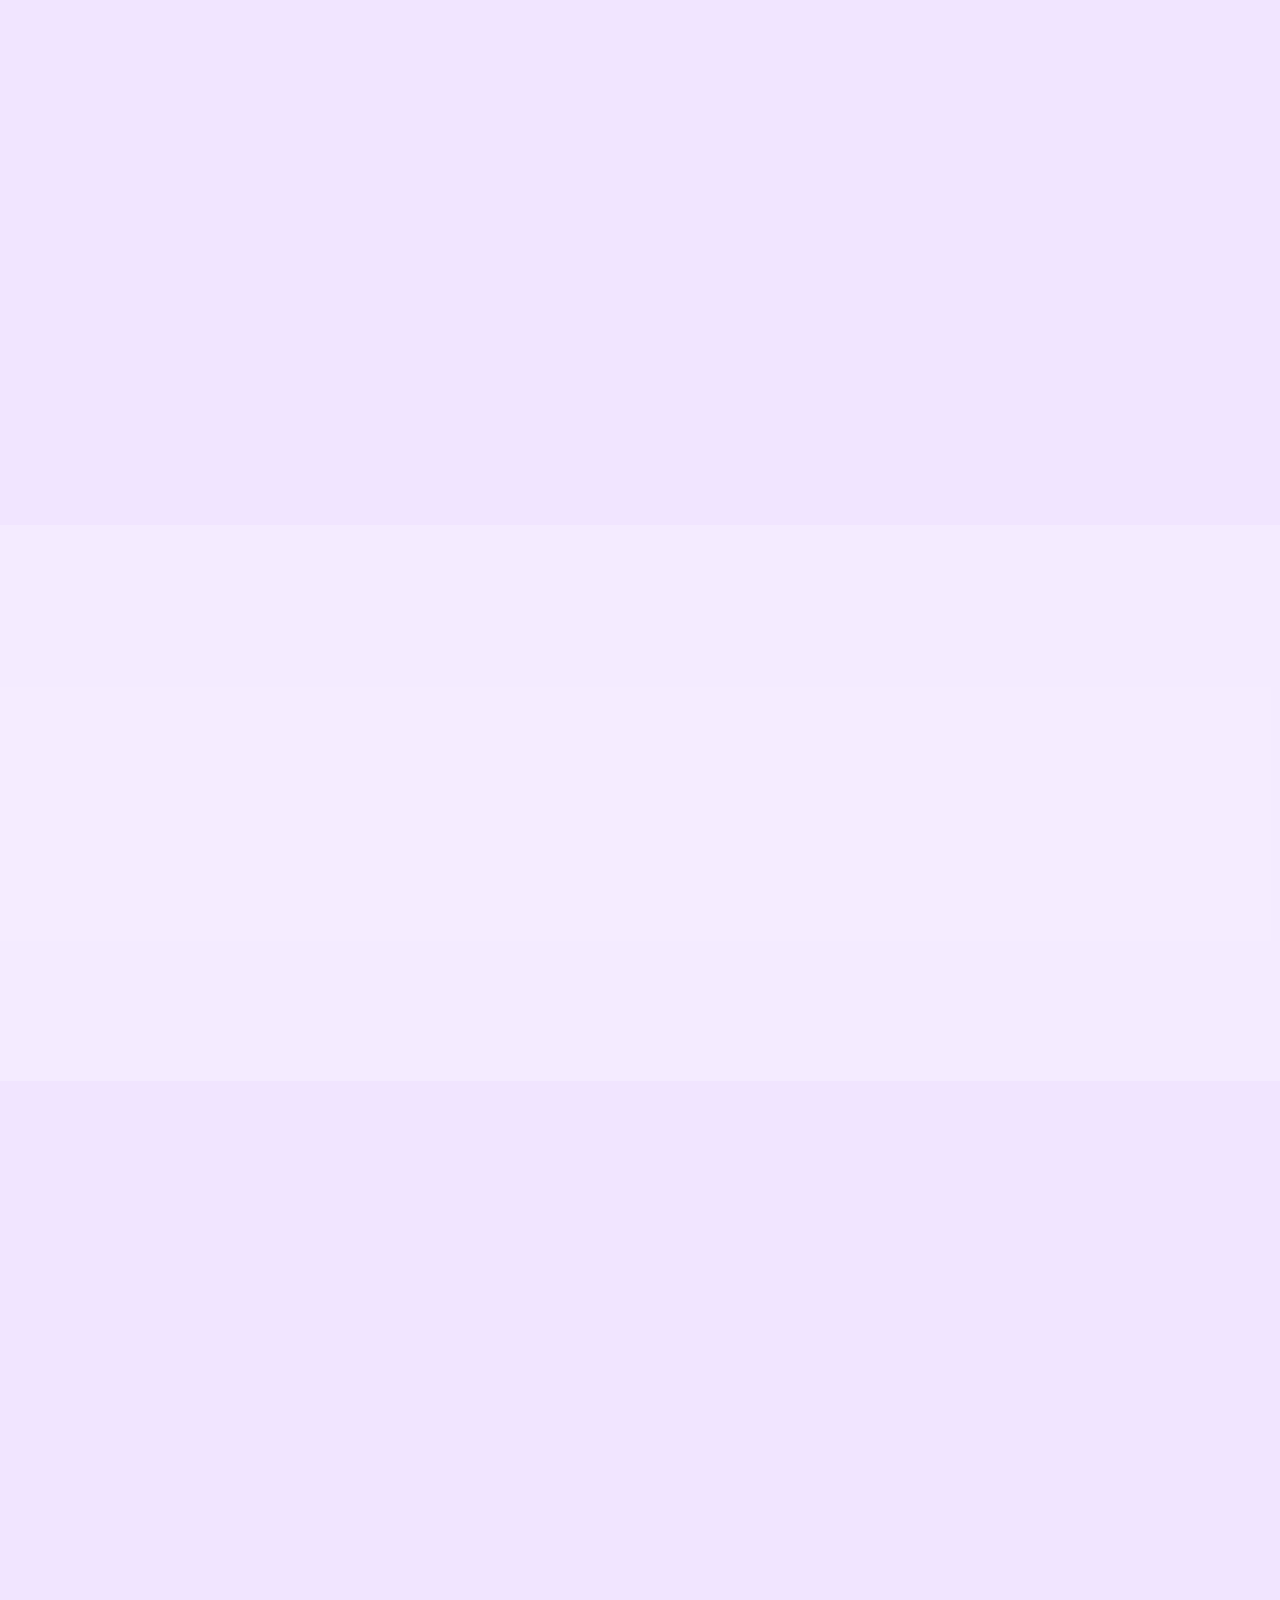
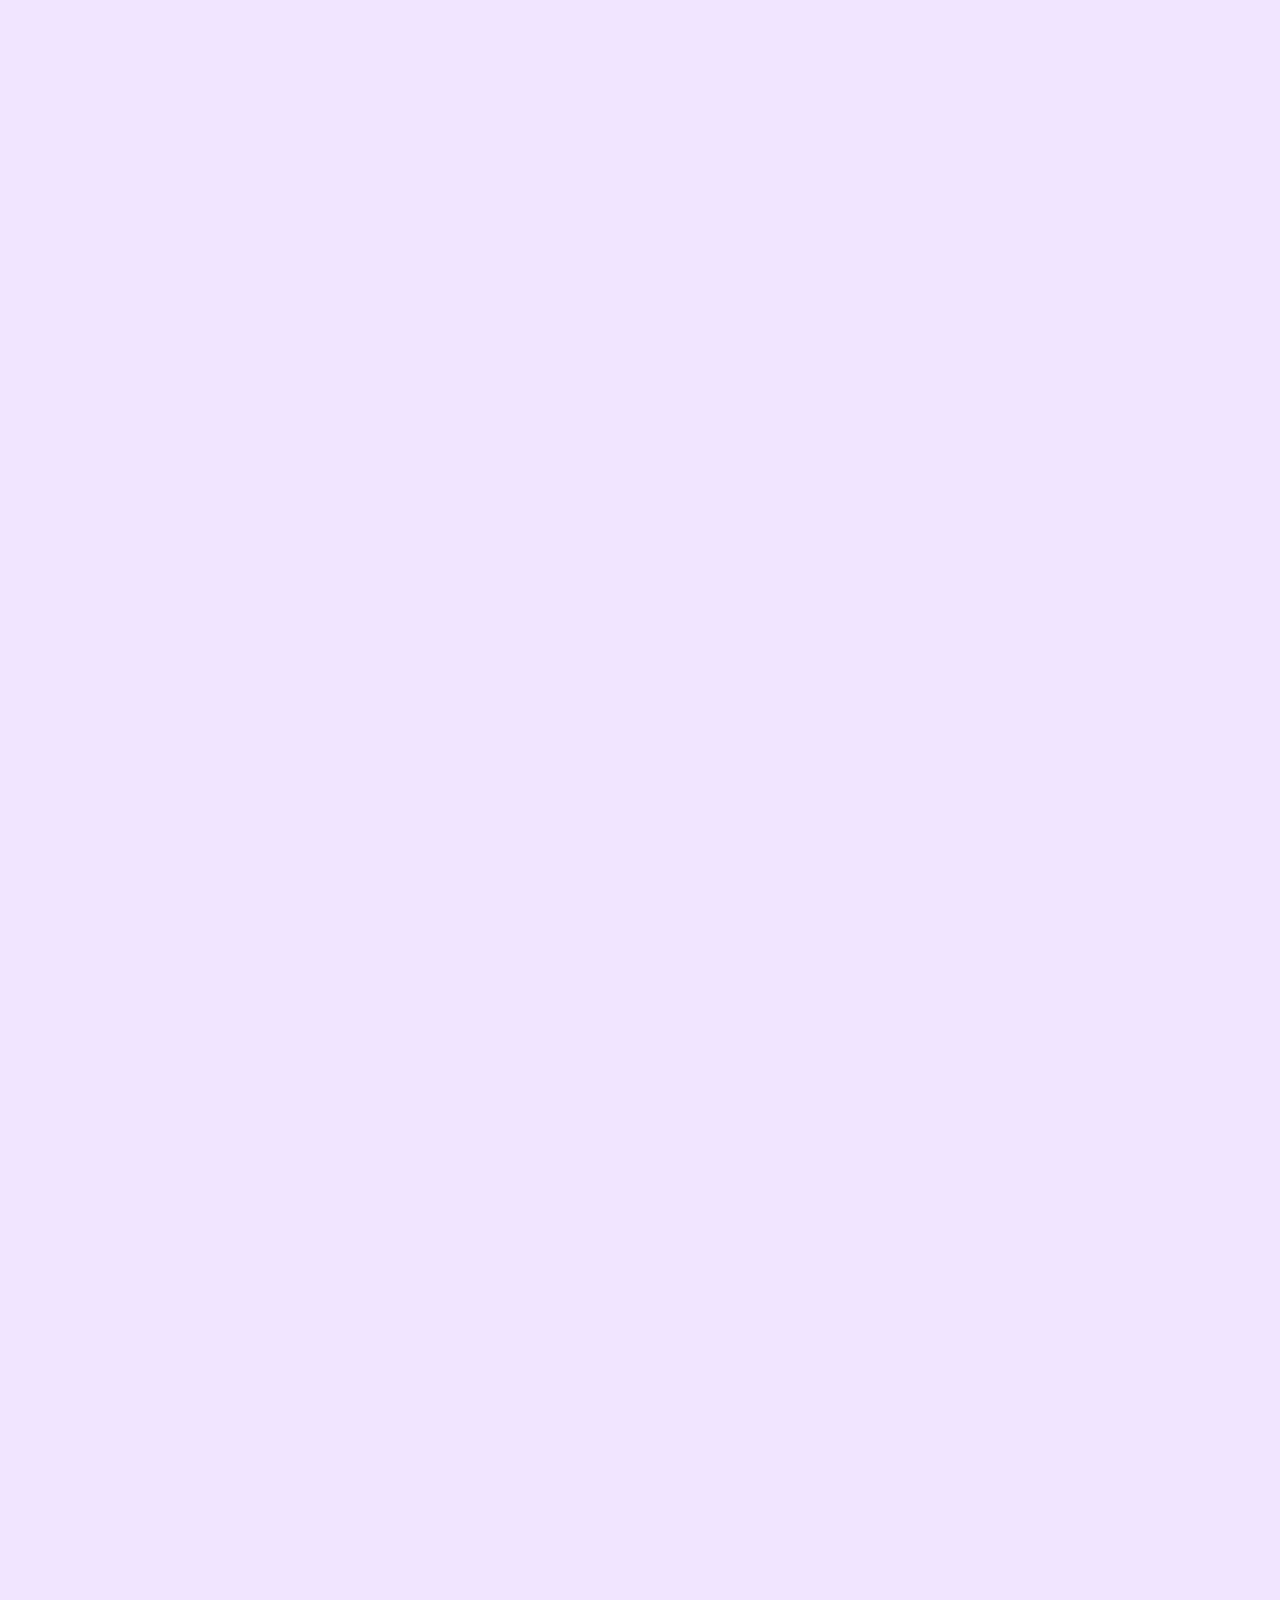
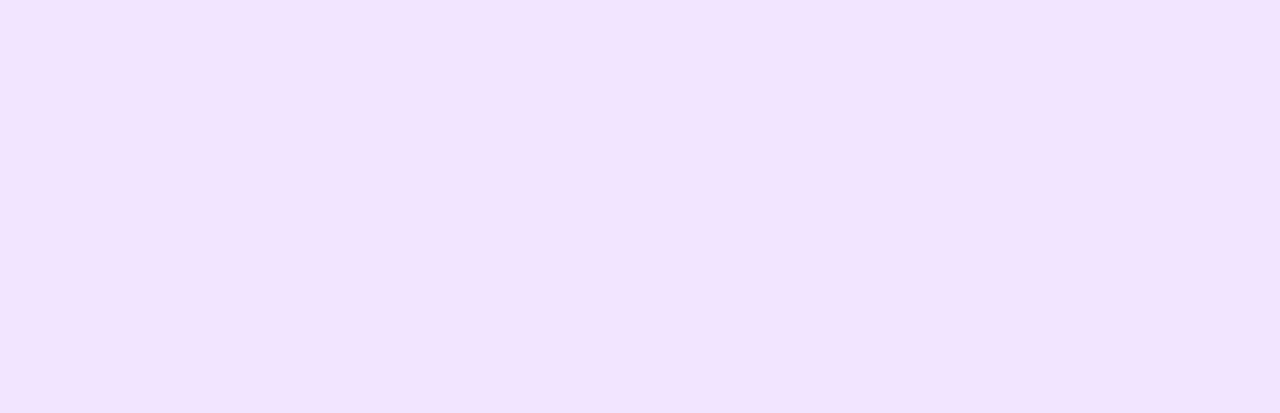
==== commit b514d35b: "More work on the index page animations" ====
--- a/index.html
+++ b/index.html
@@ -92,8 +92,9 @@
 
       <!--------- OUR MISSION ---------->
       <section class="mission-section">
+         <div class="mission-section-bg"></div>
          <h2>Our Mission</h2>
-         <p>Lorem ipsum dolor sit amet consectetur adipisicing elit. Ducimus nesciunt exercitationem repellendus fugit ipsa distinctio, voluptates, doloremque at natus veritatis neque possimus animi perspiciatis facere atque quaerat! Nobis, dicta itaque.</p>
+         <p>We aim to accelerate the transition to sustainable transportation by providing convenient and affordable access to a diverse fleet of EVs. We are committed to reducing carbon emissions and promoting eco-friendly driving solutions for individuals and businesses alike</p>
       </section>
 
       <!--------- GET STARTED --------->
@@ -169,21 +170,25 @@
          <h1>Frequently Asked Questions</h1>
          <div class="all-dropdowns">
             <div class="dropdown">
-               <h2>A really big question header here</h2>
-               <p>Lorem ipsum dolor sit amet consectetur adipisicing elit. Consectetur blanditiis sint nisi sit assumenda neque error aut veniam accusantium. Recusandae laudantium veritatis iste. Rerum facilis laudantium expedita! Exercitationem, iusto et?</p>
-            </div>
-            <div class="dropdown">
-               <h2>A really big question header here</h2>
-               <p>Lorem ipsum dolor sit amet consectetur adipisicing elit. Consectetur blanditiis sint nisi sit assumenda neque error aut veniam accusantium. Recusandae laudantium veritatis iste. Rerum facilis laudantium expedita! Exercitationem, iusto et?</p>
-            </div>
-            <div class="dropdown">
-               <h2>A really big question header here</h2>
-               <p>Lorem ipsum dolor sit amet consectetur adipisicing elit. Consectetur blanditiis sint nisi sit assumenda neque error aut veniam accusantium. Recusandae laudantium veritatis iste. Rerum facilis laudantium expedita! Exercitationem, iusto et?</p>
-            </div>
-            <div class="dropdown">
-               <h2>A really big question header here</h2>
-               <p>Lorem ipsum dolor sit amet consectetur adipisicing elit. Consectetur blanditiis sint nisi sit assumenda neque error aut veniam accusantium. Recusandae laudantium veritatis iste. Rerum facilis laudantium expedita! Exercitationem, iusto et?</p>
-            </div>
+               <h2>What types of EVs do you offer</h2>
+               <p>We offer a wide variety of electric cars, from compact city cars to spacious SUVs and luxury sedans. Our selection includes popular models from leading brands like Tesla, BMW, Hyundai, and more. You can browse our car catalog to see the available options and filter by your preferences</p>
+            </div>
+            <div class="dropdown">
+               <h2>How much does it cost to rent an electric car?</h2>
+               <p>Our rental prices vary depending on the car model, rental duration, and any additional services you choose (e.g., insurance, charging equipment). You can view the detailed pricing for each car on our website or in the app. We offer transparent pricing with no hidden fees, and you can easily compare prices to find the best option for your budget</p>
+            </div>
+            <div class="dropdown">
+               <h2>How do I charge the electric car during my rental?</h2>
+               <p>We provide charging options to make it convenient for you to charge the car during your rental. You can use public charging stations, which are widely available in Singapore. We also offer information and support on how to find and use these charging stations. Some of our car models may come with home charging equipment as well</p>
+            </div>
+            <div class="dropdown">
+               <h2>Do you offer insurance for electric car rentals?</h2>
+               <p>Yes, we offer various insurance options to protect you during your rental. Our insurance packages cover different levels of protection, including damage to the vehicle, third-party liability, and personal accident insurance. You can choose the insurance option that best suits your needs during the booking process</p>
+            </div>
+            <div class="dropdown">
+               <h2>Are there any age restrictions for renting an electric car?</h2>
+               <p>Yes, you must be at least 21 years old and have a valid driver's license to rent an electric car from AZoom. Some car models may have additional age restrictions or require a higher driving experience. You can find the specific requirements for each car on our website or in the app</p>
+            </div> 
          </div>
       </section>
 
@@ -202,9 +207,6 @@
             </div>
             <div class="footer-separator"></div>
             <div class="footer-section footer-middle">
-               <!-- <div class="footer-object">
-                  <h2>AZoom</h2>
-               </div> -->
                <div class="footer-object">
                   <h3>QUICK LINKS</h3>
                   <a href="">Home</a>
--- a/css/index.css
+++ b/css/index.css
@@ -246,20 +246,69 @@
 /* ============== OUR MISSION =============== */
 /* ========================================== */
 .mission-section {
-   display: flex;
-   flex-direction: column;
-   justify-content: flex-start;
-
-   height: 30rem;
-   background-image: url('../assets/images/black-supercar.jpg');
+   position: relative;
+
+   display: flex;
+   flex-direction: column;
+   justify-content: flex-end;
+   align-items: start;
+
+   min-height: 75vh;
+   padding-left: 4rem;
+   padding-bottom: 5rem;
+   
+   color: var(--text-100);
+   text-align: left;
+}
+
+@keyframes mission-opacity-fade-in-anim {
+   0% {
+      opacity: 0;
+   } 
+   100% {
+      opacity: 80%;
+   }
+}
+
+.mission-opacity-fade-in {
+   animation-name: mission-opacity-fade-in-anim;
+   animation-duration: 0.5s;
+   animation-timing-function: ease;
+   animation-iteration-count: 1;
+   animation-direction: normal;
+   animation-fill-mode: both;
+}
+
+.mission-section-bg {
+   position: absolute;
+   left: 0;
+   right: 0;
+   top: 0;
+   bottom: 0;
+
+   background-image: url('../assets/images/Our-mission.jpg');
+   background-repeat: no-repeat;
    background-size: cover;
-
-   text-align: center;
-   padding: 2rem 0rem;
+   background-position: bottom;
+
+   opacity: 0%;
 }
 
 .mission-section h2 {
-   margin-bottom: var(--margin-s);
+   margin-bottom: var(--margin-xxs);
+   font-size: 3.5rem;
+   z-index: 1;
+
+   opacity: 0%;
+}
+
+.mission-section p { 
+   font-style: italic;
+   max-width: 48rem;
+   font-size: x-large;
+   z-index: 1;
+
+   opacity: 0%;
 }
 /* ========================================== */
 /* ============== GET STARTED =============== */
@@ -345,7 +394,6 @@
       grid-auto-flow: column;
    }
 }
-
 /* ================================================ */
 /* ================= TESTIMONIALS ================= */
 /* ================================================ */
@@ -553,8 +601,9 @@
    flex-direction: column;
    justify-content: center;
    align-items: center;
-
    min-height: 75vh;
+   
+   opacity: 0%;
 }
 
 .locations-section>h2 {
@@ -585,6 +634,23 @@
 
    padding: 4rem 0rem;
    min-height: 45rem;
+
+   opacity: 0%;
+}
+
+.FAQ-section >h1 {
+   font-size: 3rem;
+   margin-bottom: var(--margin-l);
+}
+
+.FAQ-section .all-dropdowns {
+   display: flex;
+   flex-direction: column;
+   justify-content: start;
+   align-items: center;
+   gap: 2.5rem;
+
+   width: 100%;
 }
 
 .FAQ-section .dropdown {
@@ -595,12 +661,13 @@
    flex-direction: column;
    justify-content: start;
    align-items: center;
-   gap: 1rem;
 
    text-align: left;
    overflow: hidden;
    cursor: pointer;
 
+   width: 80%;
+   max-width: 50rem;
    transition: height 0.2s ease-in-out, background-color 0.2s, color 0.2s;
 }
 
@@ -610,15 +677,17 @@
 }
 
 .FAQ-section .dropdown>h2 {
+   width: 100%;
    font-size: x-large;
-   padding: 1.5rem 1rem;
-}
-
-.FAQ-section .dropdown>p {
-   /* padding-top: 1rem; */
+   padding: 1.9rem 2.5rem;
+}
+
+.FAQ-section .dropdown >p {
+   font-size: large;
    padding-bottom: 3rem;
-   padding-left: 2rem;
-   padding-right: 2rem;
+   padding-left: 3rem;
+   padding-right: 3rem;
+   width: 100%;
 }
 
 #FAQ-canvas {
@@ -627,51 +696,6 @@
    height: 100%;
    z-index: -1;
 }
-
-.FAQ-section>h1 {
-   text-align: center;
-   font-size: 2.8rem;
-   margin-bottom: var(--margin-l);
-}
-
-.FAQ-section .all-dropdowns {
-   display: flex;
-   flex-direction: column;
-   justify-content: start;
-   align-items: center;
-   gap: 2.5rem;
-}
-
-.FAQ-section details {
-   outline: 3px solid var(--text-50);
-
-   border-radius: 1rem;
-   padding: 1.5rem 2rem;
-
-   cursor: pointer;
-   transition: all 0.2s;
-}
-
-.FAQ-section details:hover {
-   color: var(--text-950);
-   background-color: var(--text-50);
-}
-
-.FAQ-section summary {
-   font-size: x-large;
-   font-weight: bold;
-}
-
-.FAQ-section details p {
-   font-size: large;
-}
-
-.FAQ-section details,
-.FAQ-section summary,
-.FAQ-section p {
-   max-width: 30rem;
-}
-
 /* ============================================= */
 /* ================= FOOTER ==================== */
 /* ============================================= */
@@ -682,6 +706,8 @@
 
    color: var(--text-50);
    background: black;
+
+   opacity: 0%;
 }
 
 .footer-content {
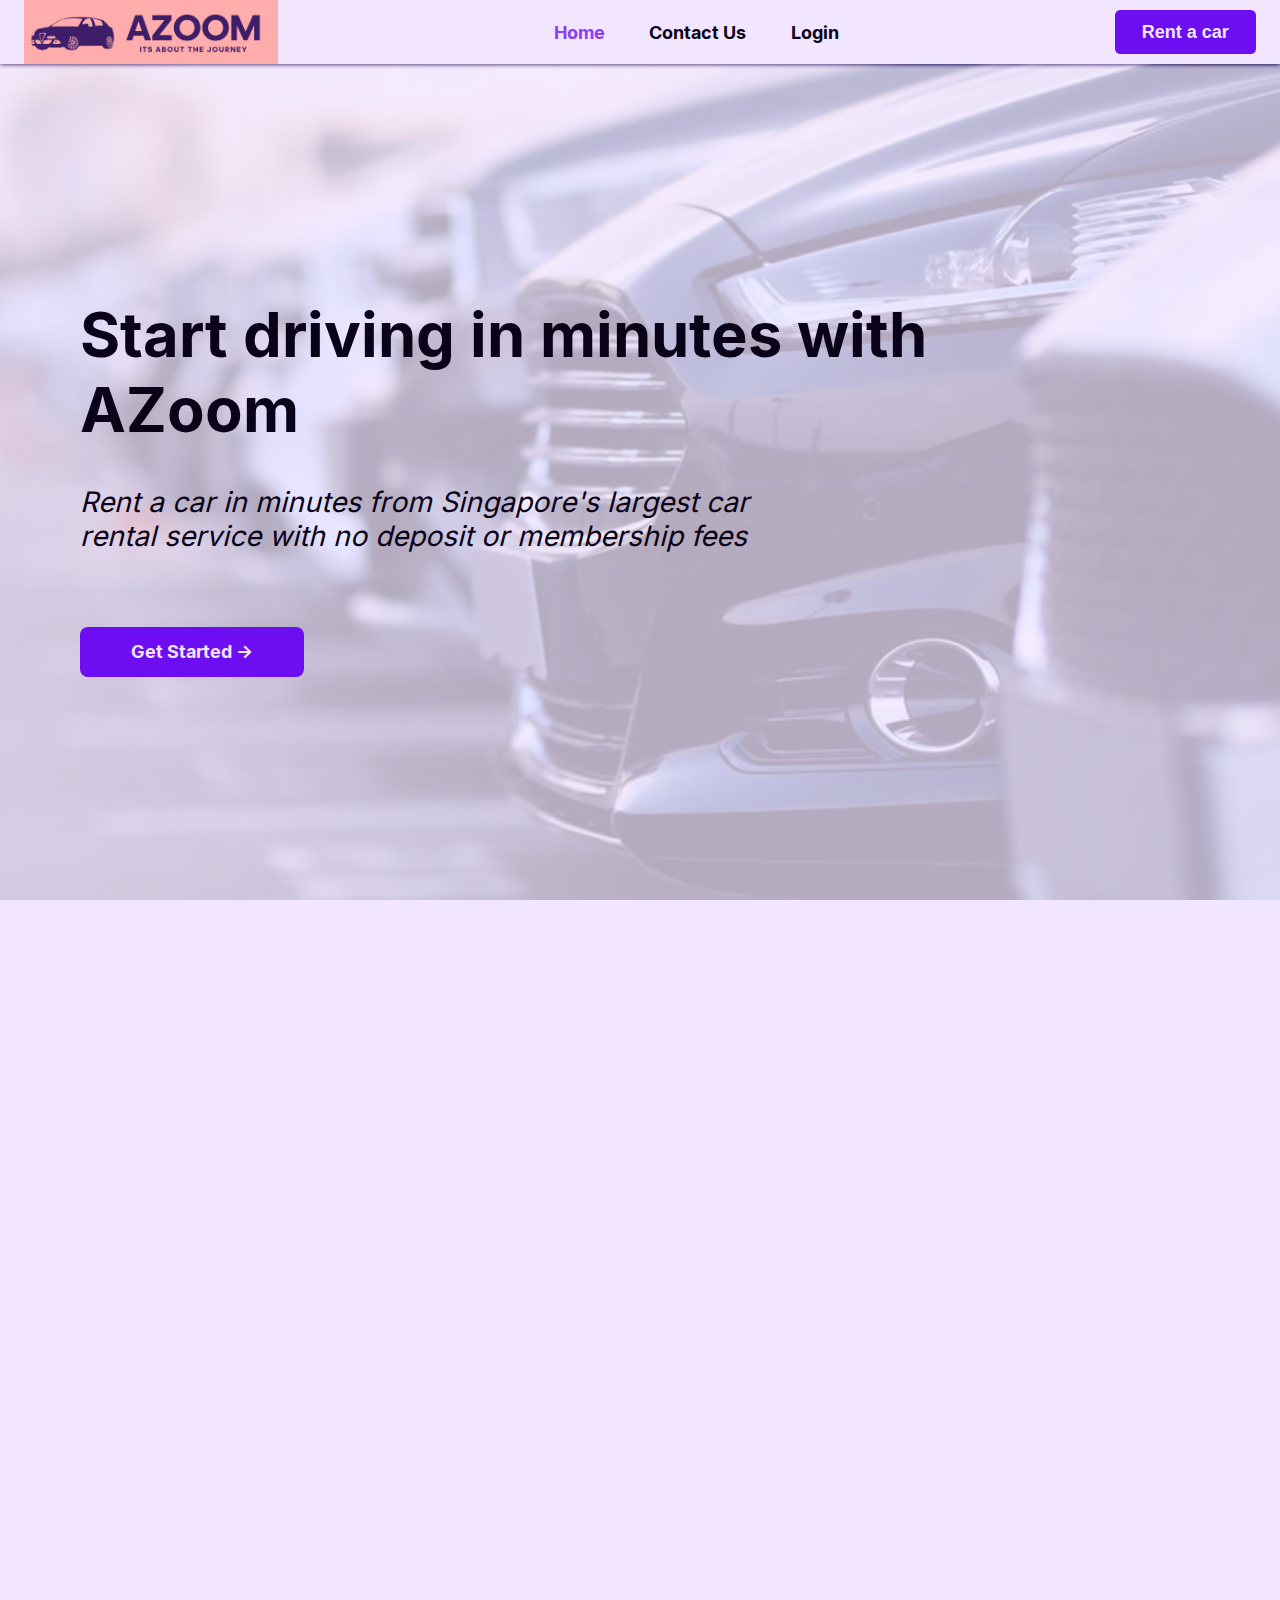
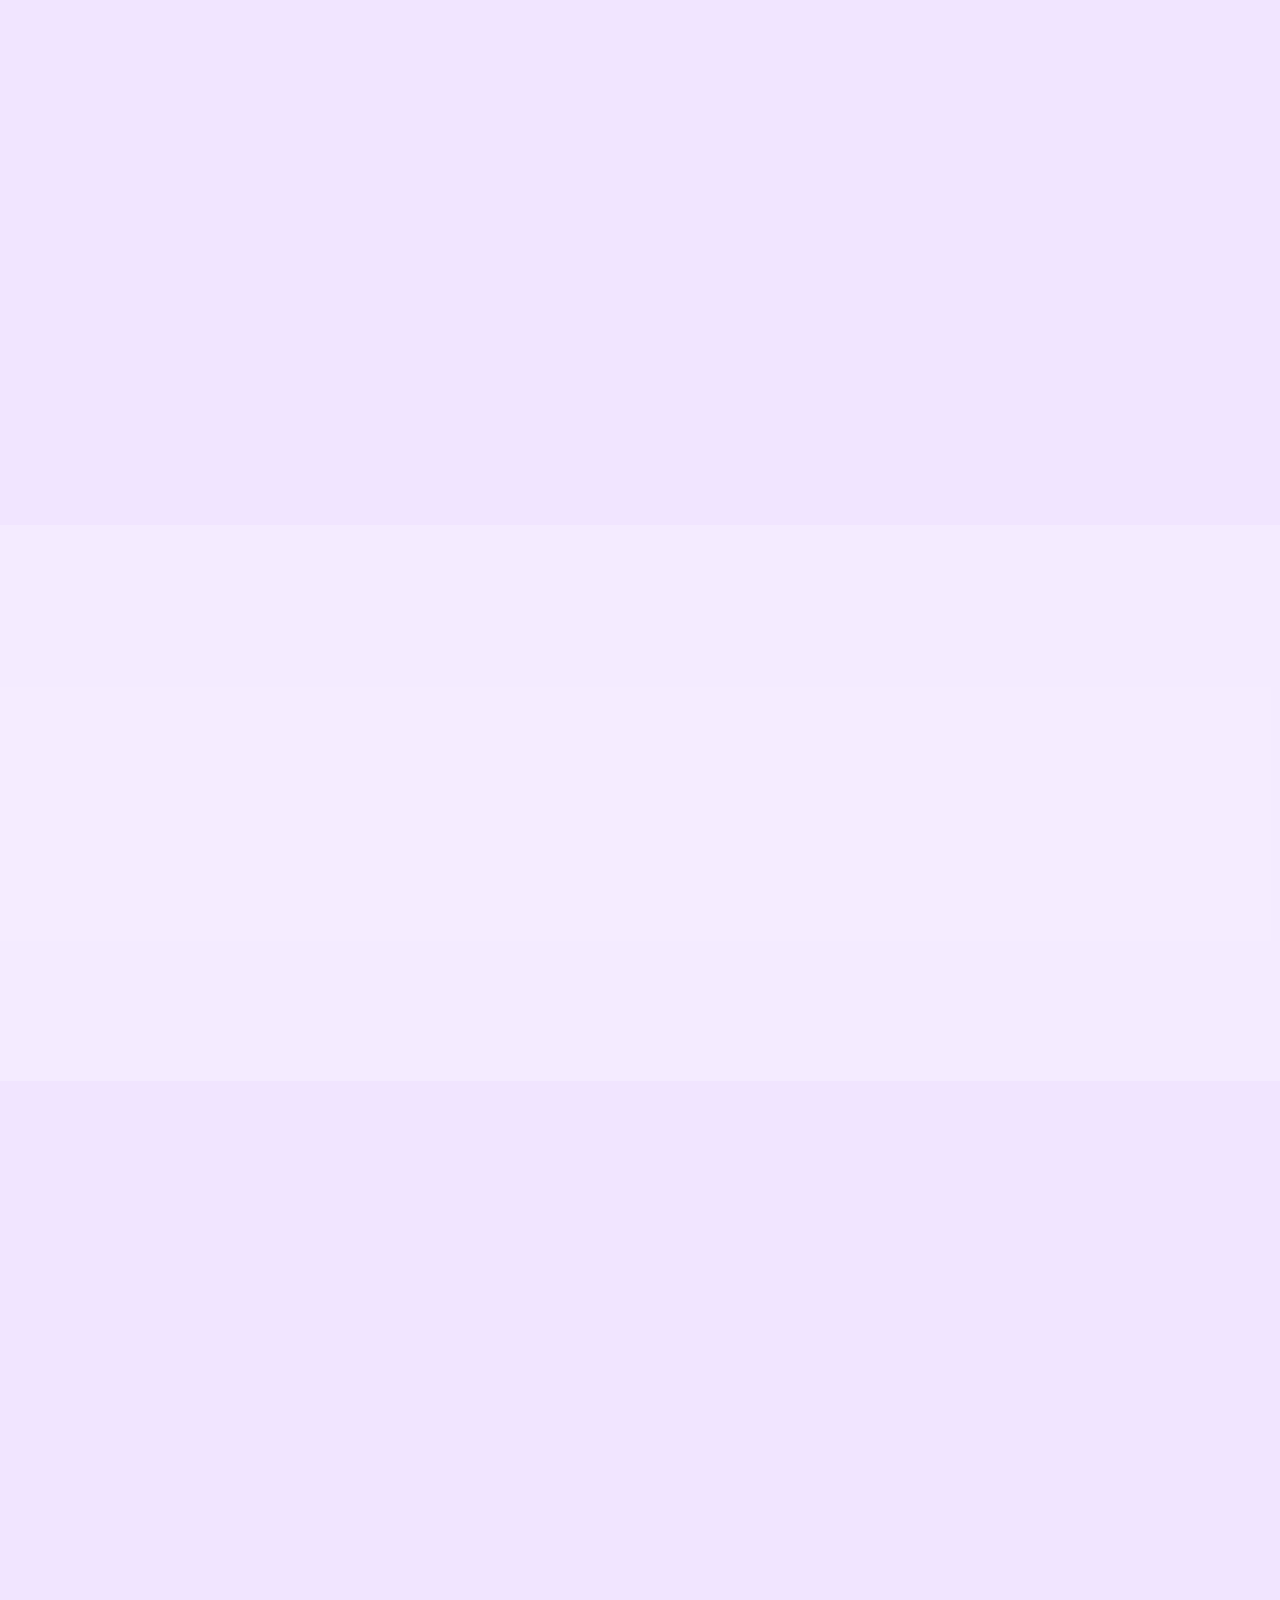
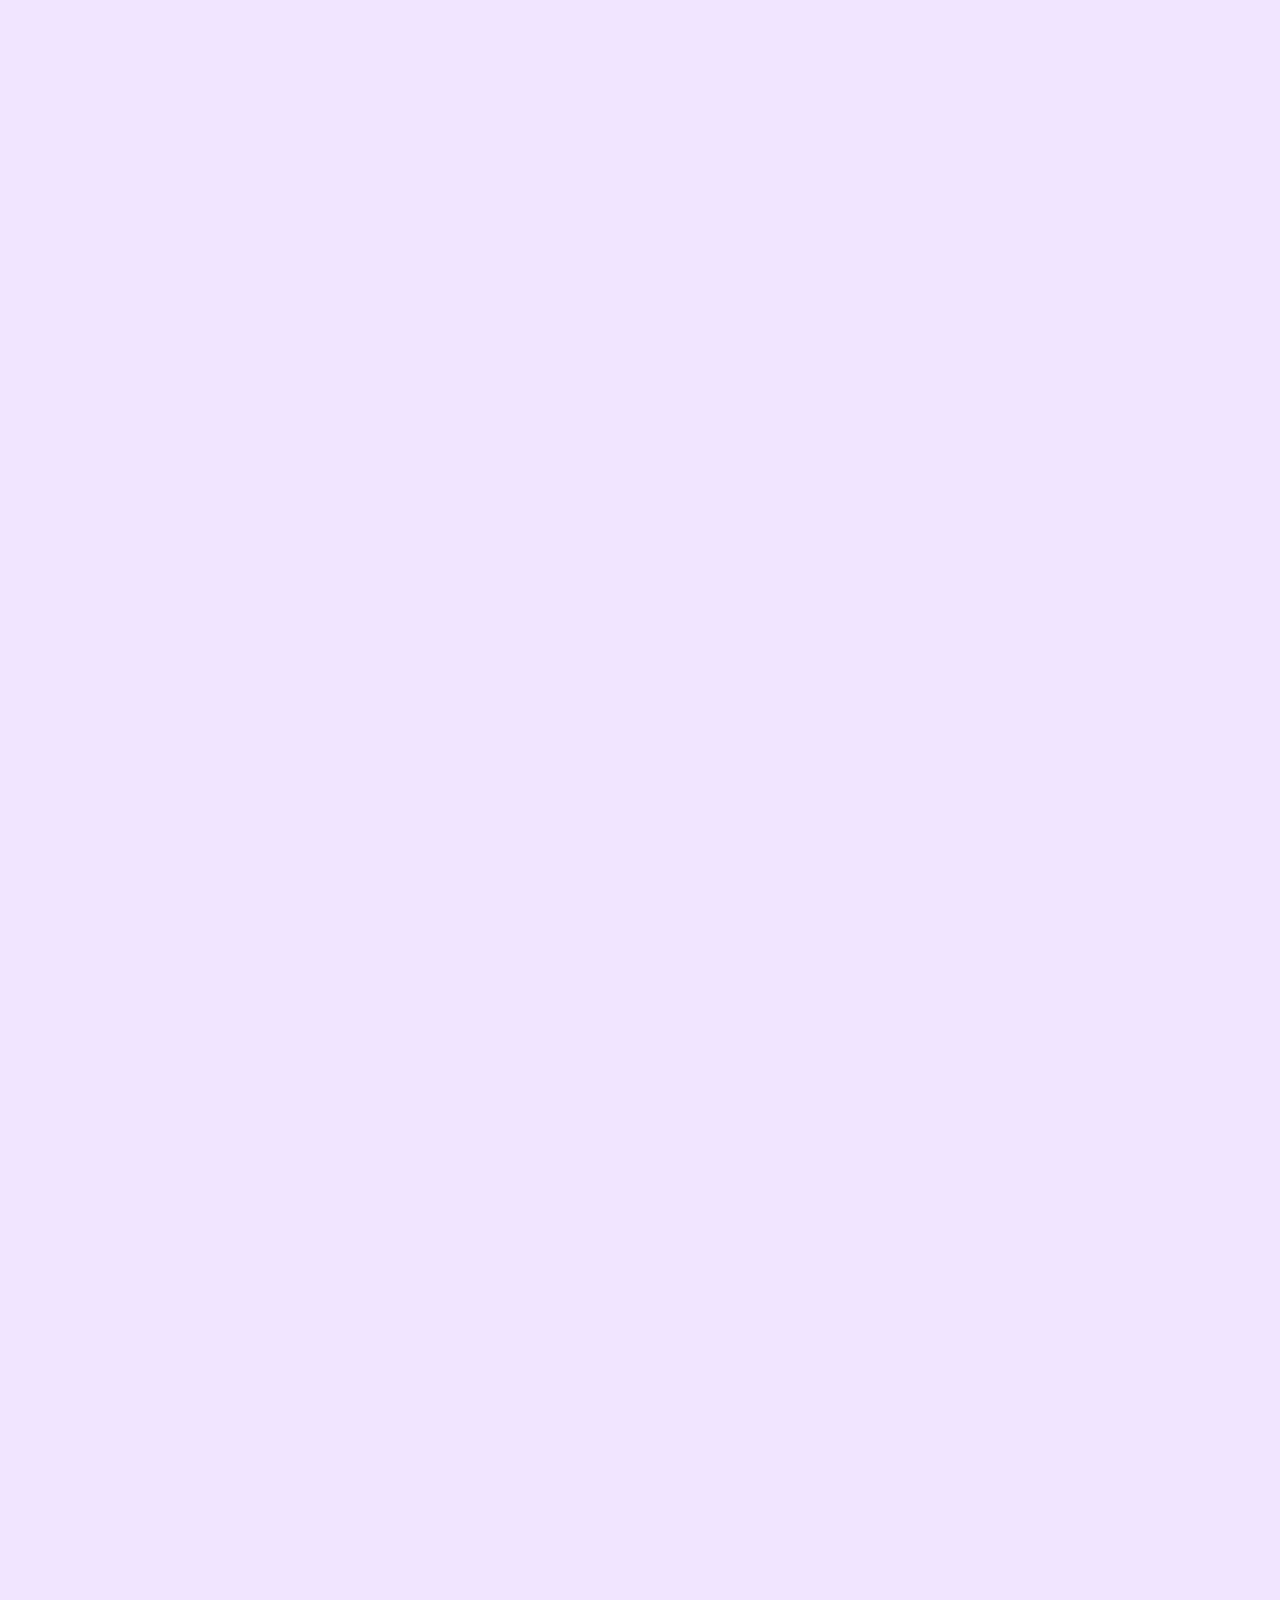
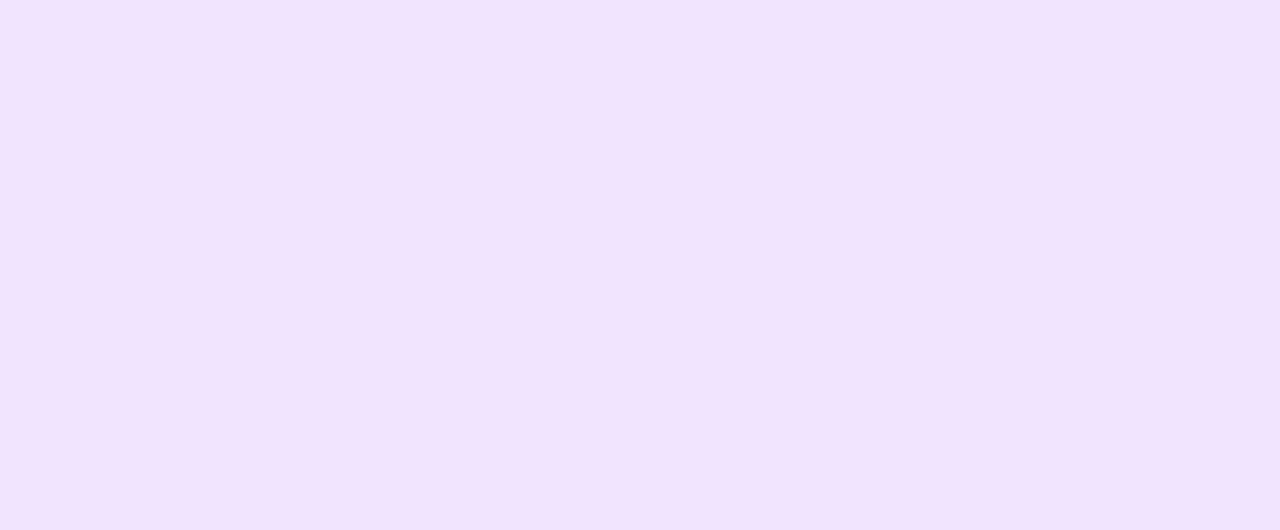
==== commit 1fe48ee5: "Slight improvements to the aesthetic of the google maps section" ====
--- a/index.html
+++ b/index.html
@@ -55,19 +55,19 @@
    <main class="sections-container">
 
       <!---------- HERO CONTAINER ----------->
-      <section class="hero-container">
+      <section id="hero-container" class="hero-container">
          <!-- <img src="./assets/images/Hero.png" alt="Row of cars"> -->
          <div class="hero">
             <h1>Start driving in minutes with AZoom</h1>
             <p><i>Rent a car</a> in minutes from Singapore's largest car rental
                   service with no deposit or membership fees</i></p>
-            <button>Get Started →</button>
+            <a href="#get-started-section" class="get-started-link">Get Started →</a>
          </div>
          <div class="parallax-img"></div>
       </section>
 
       <!---------- WHY AZOOM ------------>
-      <section class="why-azoom">
+      <section id="why-azoom" class="why-azoom">
          <h2>Why AZoom?</h2>
 
          <!--------- REASONS CONTAINER ----------->
@@ -85,20 +85,22 @@
             <div class="reason">
                <img src="assets/svg/Clock.svg" alt="">
                <h3>Rent a car in minutes</h3>
-               <span>With cars across 1,600+ locations, it's possible to find and book a car near you in minutes</span>
+               <span>With cars across 2 locations, it's possible to find and book a car near you in minutes</span>
             </div>
          </div>
       </section>
 
       <!--------- OUR MISSION ---------->
-      <section class="mission-section">
+      <section id="mission-section" class="mission-section">
          <div class="mission-section-bg"></div>
          <h2>Our Mission</h2>
-         <p>We aim to accelerate the transition to sustainable transportation by providing convenient and affordable access to a diverse fleet of EVs. We are committed to reducing carbon emissions and promoting eco-friendly driving solutions for individuals and businesses alike</p>
+         <p>We aim to accelerate the transition to sustainable transportation by providing convenient and affordable
+            access to a diverse fleet of EVs. We are committed to reducing carbon emissions and promoting eco-friendly
+            driving solutions for individuals and businesses alike</p>
       </section>
 
       <!--------- GET STARTED --------->
-      <section class="get-started-section">
+      <section id="get-started-section" class="get-started-section">
          <h2>Getting started with AZoom</h2>
          <div class="get-started">
             <div class="instruction">
@@ -106,27 +108,30 @@
                   <h3>1</h3>
                </div>
                <h4>Pick a car</h4>
-               <p>Lorem ipsum dolor, sit amet consectetur adipisicing elit. Vitae architecto quo reprehenderit ab, minima placeat!</p>
+               <p>Lorem ipsum dolor, sit amet consectetur adipisicing elit. Vitae architecto quo reprehenderit ab,
+                  minima placeat!</p>
             </div>
             <div class="instruction">
                <div class="step-number">
                   <h3>2</h3>
                </div>
                <h4>Fill in your details</h4>
-               <p>Lorem, ipsum dolor sit amet consectetur adipisicing elit. Temporibus assumenda culpa minima modi corrupti eligendi ab laudantium alias cumque optio.</p>
+               <p>Lorem, ipsum dolor sit amet consectetur adipisicing elit. Temporibus assumenda culpa minima modi
+                  corrupti eligendi ab laudantium alias cumque optio.</p>
             </div>
             <div class="instruction">
                <div class="step-number">
                   <h3>3</h3>
                </div>
                <h4>Drive</h4>
-               <p>Lorem ipsum dolor sit amet, consectetur adipisicing elit. Praesentium architecto tempore dolor vitae in consequatur natus voluptatibus.</p>
+               <p>Lorem ipsum dolor sit amet, consectetur adipisicing elit. Praesentium architecto tempore dolor vitae
+                  in consequatur natus voluptatibus.</p>
             </div>
          </div>
       </section>
 
       <!--------- TESTIMONIALS --------->
-      <section class="testimonials">
+      <section id="testimonials" class="testimonials">
          <div class="testimonials-top">
             <div class="testimonials-text">
                <h2>TESTIMONIALS</h2>
@@ -144,15 +149,21 @@
       </section>
 
       <!---------- LOCATIONS ---------->
-      <section class="locations-section">
-         <h2>WHERE ARE WE LOCATED</h2>
+      <section id="locations-section" class="locations-section">
+         <div class="locations-header-container">
+            <div class="locations-header">
+               <h2>WHERE ARE WE LOCATED</h2>
+               <p>We believe that sustainable transportation should be accessible to everyone. That's why we've strategically positioned our rental locations to provide convenient access to electric vehicles for residents throughout Singapore!</p>
+            </div>
+         </div>
          <div class="all-locations">
             <div class="location">
                <h3>Bukit Timah Nature Reserve</h3>
                <iframe class="google-map"
                   src="https://www.google.com/maps/embed?pb=!1m18!1m12!1m3!1d56414.64500311654!2d103.78029638833287!3d1.3503962411315074!2m3!1f0!2f0!3f0!3m2!1i1024!2i768!4f13.1!3m3!1m2!1s0x31da10f5981ed73b%3A0x7b421dc2a7c58be!2sBukit%20Timah%20Nature%20Reserve!5e1!3m2!1sen!2ssg!4v1728451824819!5m2!1sen!2ssg"
-                  width="600" height="450" style="border:0;" allowfullscreen="" loading="lazy"
-                  referrerpolicy="no-referrer-when-downgrade"></iframe>
+                  width="600" height="450" style="border: 0;" allowfullscreen="" loading="lazy"
+                  referrerpolicy="no-referrer-when-downgrade">
+               </iframe>
             </div>
             <div class="location">
                <h3>Hougang Rivercourt</h3>
@@ -165,30 +176,43 @@
       </section>
 
       <!-------- FREQUENTLY ASKED QUESTIONS (FAQ) -------->
-      <section class="FAQ-section">
+      <section id="FAQ-section" class="FAQ-section">
          <canvas id="FAQ-canvas"></canvas>
          <h1>Frequently Asked Questions</h1>
          <div class="all-dropdowns">
             <div class="dropdown">
                <h2>What types of EVs do you offer</h2>
-               <p>We offer a wide variety of electric cars, from compact city cars to spacious SUVs and luxury sedans. Our selection includes popular models from leading brands like Tesla, BMW, Hyundai, and more. You can browse our car catalog to see the available options and filter by your preferences</p>
+               <p>We offer a wide variety of electric cars, from compact city cars to spacious SUVs and luxury sedans.
+                  Our selection includes popular models from leading brands like Tesla, BMW, Hyundai, and more. You can
+                  browse our car catalog to see the available options and filter by your preferences</p>
             </div>
             <div class="dropdown">
                <h2>How much does it cost to rent an electric car?</h2>
-               <p>Our rental prices vary depending on the car model, rental duration, and any additional services you choose (e.g., insurance, charging equipment). You can view the detailed pricing for each car on our website or in the app. We offer transparent pricing with no hidden fees, and you can easily compare prices to find the best option for your budget</p>
+               <p>Our rental prices vary depending on the car model, rental duration, and any additional services you
+                  choose (e.g., insurance, charging equipment). You can view the detailed pricing for each car on our
+                  website or in the app. We offer transparent pricing with no hidden fees, and you can easily compare
+                  prices to find the best option for your budget</p>
             </div>
             <div class="dropdown">
                <h2>How do I charge the electric car during my rental?</h2>
-               <p>We provide charging options to make it convenient for you to charge the car during your rental. You can use public charging stations, which are widely available in Singapore. We also offer information and support on how to find and use these charging stations. Some of our car models may come with home charging equipment as well</p>
+               <p>We provide charging options to make it convenient for you to charge the car during your rental. You
+                  can use public charging stations, which are widely available in Singapore. We also offer information
+                  and support on how to find and use these charging stations. Some of our car models may come with home
+                  charging equipment as well</p>
             </div>
             <div class="dropdown">
                <h2>Do you offer insurance for electric car rentals?</h2>
-               <p>Yes, we offer various insurance options to protect you during your rental. Our insurance packages cover different levels of protection, including damage to the vehicle, third-party liability, and personal accident insurance. You can choose the insurance option that best suits your needs during the booking process</p>
+               <p>Yes, we offer various insurance options to protect you during your rental. Our insurance packages
+                  cover different levels of protection, including damage to the vehicle, third-party liability, and
+                  personal accident insurance. You can choose the insurance option that best suits your needs during the
+                  booking process</p>
             </div>
             <div class="dropdown">
                <h2>Are there any age restrictions for renting an electric car?</h2>
-               <p>Yes, you must be at least 21 years old and have a valid driver's license to rent an electric car from AZoom. Some car models may have additional age restrictions or require a higher driving experience. You can find the specific requirements for each car on our website or in the app</p>
-            </div> 
+               <p>Yes, you must be at least 21 years old and have a valid driver's license to rent an electric car from
+                  AZoom. Some car models may have additional age restrictions or require a higher driving experience.
+                  You can find the specific requirements for each car on our website or in the app</p>
+            </div>
          </div>
       </section>
 
@@ -209,11 +233,12 @@
             <div class="footer-section footer-middle">
                <div class="footer-object">
                   <h3>QUICK LINKS</h3>
-                  <a href="">Home</a>
-                  <a href="">About Us</a>
-                  <a href="">Services</a>
-                  <a href="">Shop</a>
-                  <a href="">Contact Us</a>
+                  <a href="#hero-container">Home</a>
+                  <a href="#why-azoom">About Us</a>
+                  <a href="#mission-section">Our Mission</a>
+                  <a href="#get-started-section">Get Started</a>
+                  <a href="#locations-section">Locations</a>
+                  <a href="#testimonials">Testimonials</a>
                </div>
                <div class="footer-object">
                   <h3>OFFICE HOURS</h3>
@@ -228,16 +253,16 @@
                      <a href="https://www.facebook.com/">
                         <img src="assets/svg/Facebook.svg" alt="">
                      </a>
-                     <a href="">
+                     <a href="https://www.instagram.com/">
                         <img src="assets/svg/Instagram.svg" alt="">
                      </a>
-                     <a href="">
+                     <a href="https://www.tiktok.com/en/">
                         <img src="assets/svg/TikTok.svg" alt="">
                      </a>
-                     <a href="">
+                     <a href="https://x.com/?lang=en&mx=2">
                         <img src="assets/svg/X.svg" alt="">
                      </a>
-                     <a href="">
+                     <a href="https://x.com/?lang=en&mx=2">
                         <img src="assets/svg/Twitter.svg" alt="">
                      </a>
                   </ul>
--- a/css/index.css
+++ b/css/index.css
@@ -7,6 +7,7 @@
 }
 
 html, body {
+   scroll-behavior: smooth;
    height: 100%;
 }
 
@@ -92,7 +93,10 @@
    margin-bottom: var(--margin-xl);
 }
 
-.hero>button {
+.hero .get-started-link {
+   text-align: center;
+   text-decoration: none;
+
    border: none;
    border-radius: 0.5rem;
    padding: 0.9rem 2.2rem;
@@ -104,7 +108,7 @@
    transition: background-color 0.2s ease-in-out;
 }
 
-.hero>button:hover {
+.hero .get-started-link:hover {
    cursor: pointer;
    background-color: var(--primary-400);
 }
@@ -599,27 +603,55 @@
 .locations-section {
    display: flex;
    flex-direction: column;
-   justify-content: center;
-   align-items: center;
-   min-height: 75vh;
-   
-   opacity: 0%;
-}
-
-.locations-section>h2 {
+   justify-content: start;
+   align-items: center;
+
+   min-height: 70vh; 
+   background-color: var(--background-100);
+   color: var(--text-950);
+   padding: 3.5rem 0rem;
+
+   opacity: 0%;
+}
+
+.locations-header-container {
+   width: 100%;
+   margin-bottom: var(--margin-l);
+
+   display: flex;
+   justify-content: start;
+}
+
+.locations-header {
+   width: 80%;
+   max-width: 30rem;
+
+   padding-left: 1.8rem;
+}
+
+.locations-header >h2 {
+   margin-bottom: var(--margin-xs);
    font-size: xx-large;
-   padding: 1rem 0rem;
-
-   color: linear-gradient(to right,
-         red, blue);
+}
+
+.locations-header >p {
+   color: var(--text-800);
+   font-size: medium;
 }
 
 .all-locations {
    display: flex;
-   justify-content: center;
-   gap: 1rem;
-}
-
+   flex-direction: column;
+   justify-content: start;
+   gap: 2rem;
+}
+
+@media screen and (min-width: 1024px) {
+   .all-locations {
+      flex-direction: row;
+      justify-content: center;
+   }
+}
 /* ==================================== */
 /* =============== FAQ ================ */
 /* ==================================== */
@@ -638,7 +670,7 @@
    opacity: 0%;
 }
 
-.FAQ-section >h1 {
+.FAQ-section>h1 {
    font-size: 3rem;
    margin-bottom: var(--margin-l);
 }
@@ -682,7 +714,7 @@
    padding: 1.9rem 2.5rem;
 }
 
-.FAQ-section .dropdown >p {
+.FAQ-section .dropdown>p {
    font-size: large;
    padding-bottom: 3rem;
    padding-left: 3rem;
@@ -696,6 +728,7 @@
    height: 100%;
    z-index: -1;
 }
+
 /* ============================================= */
 /* ================= FOOTER ==================== */
 /* ============================================= */
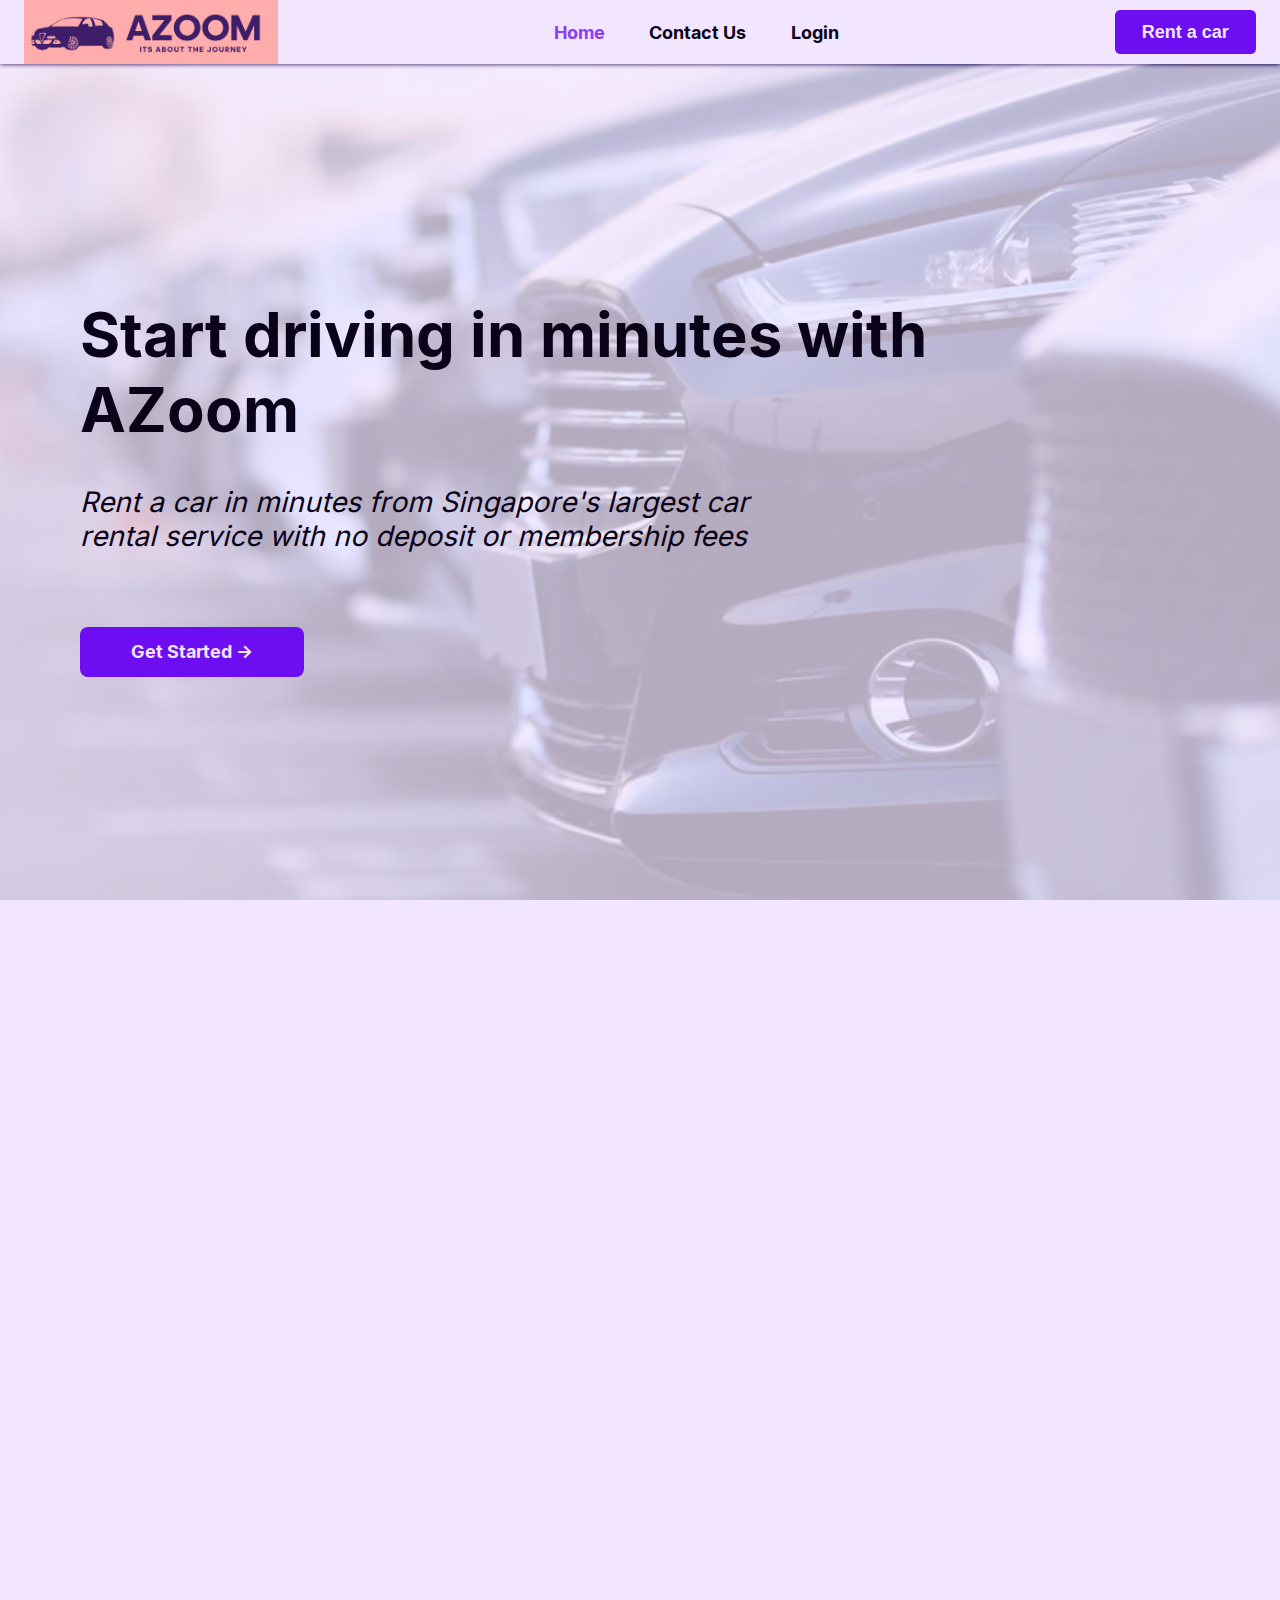
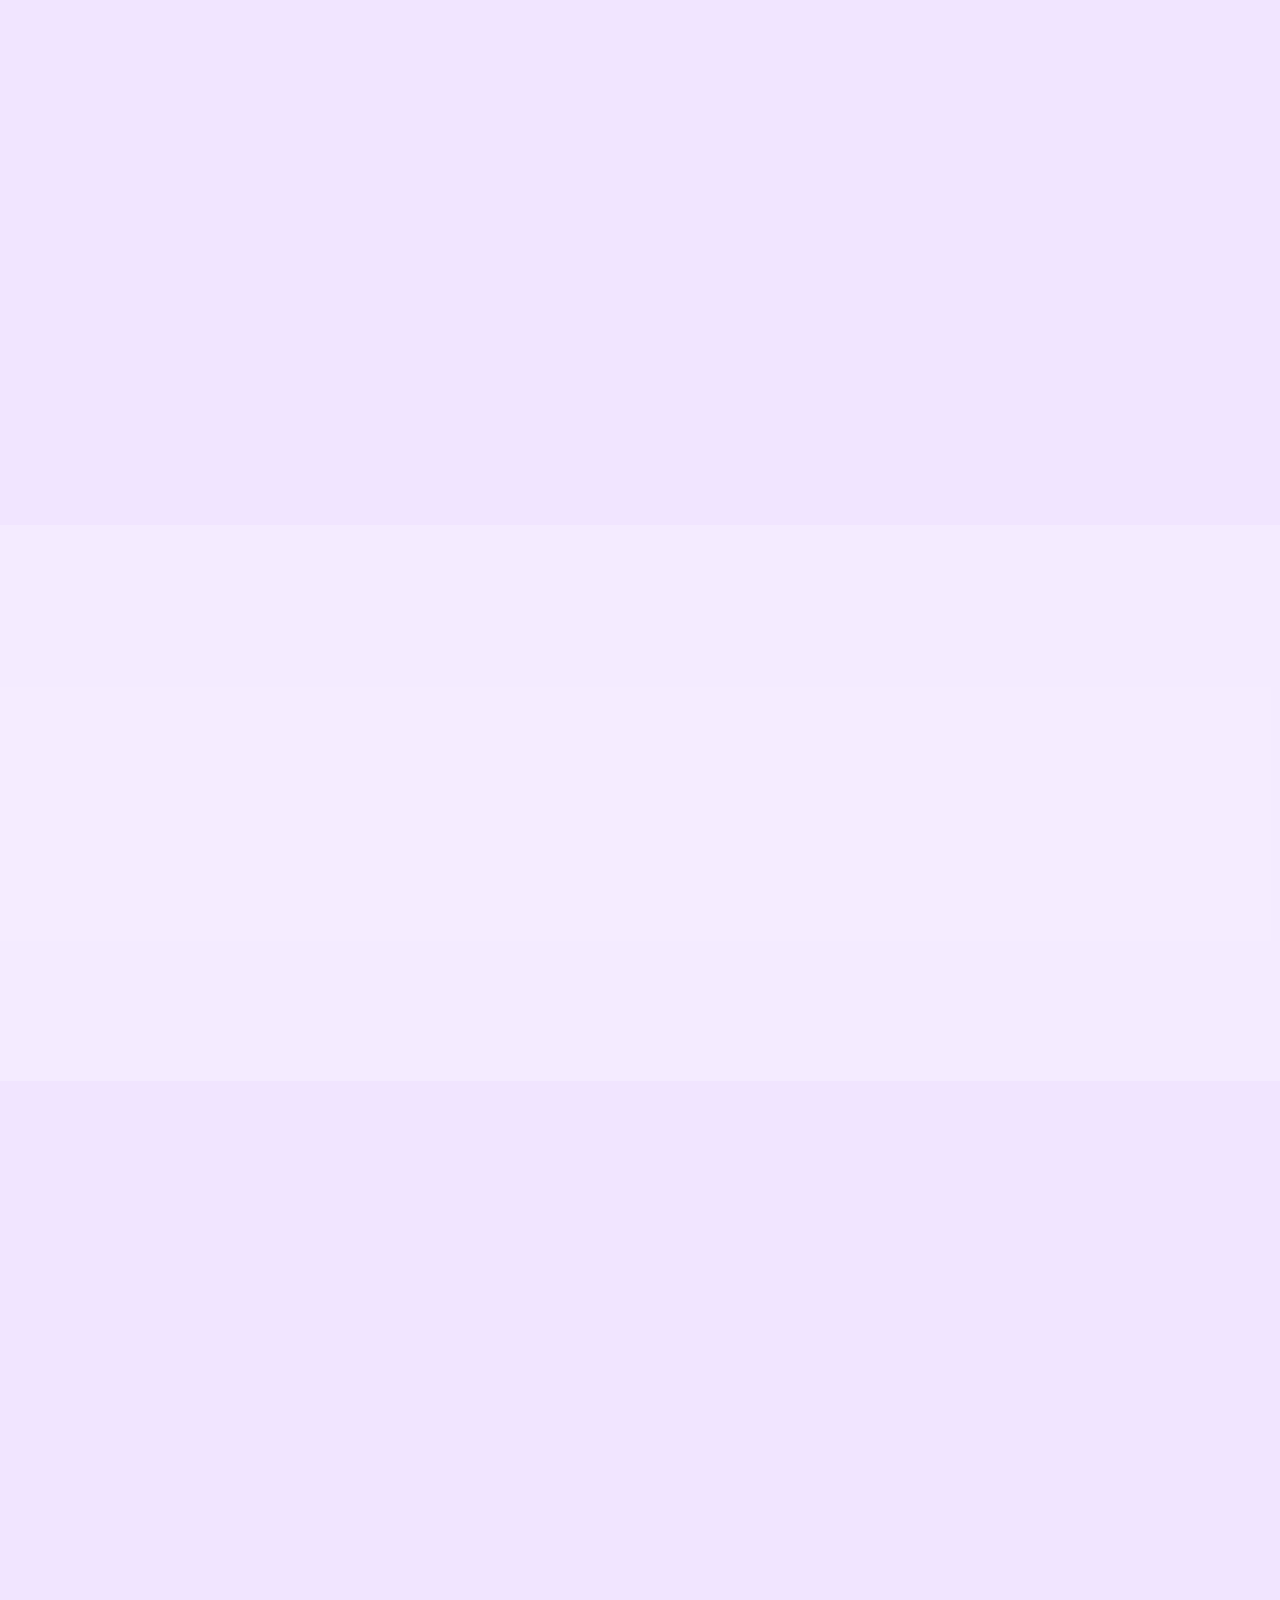
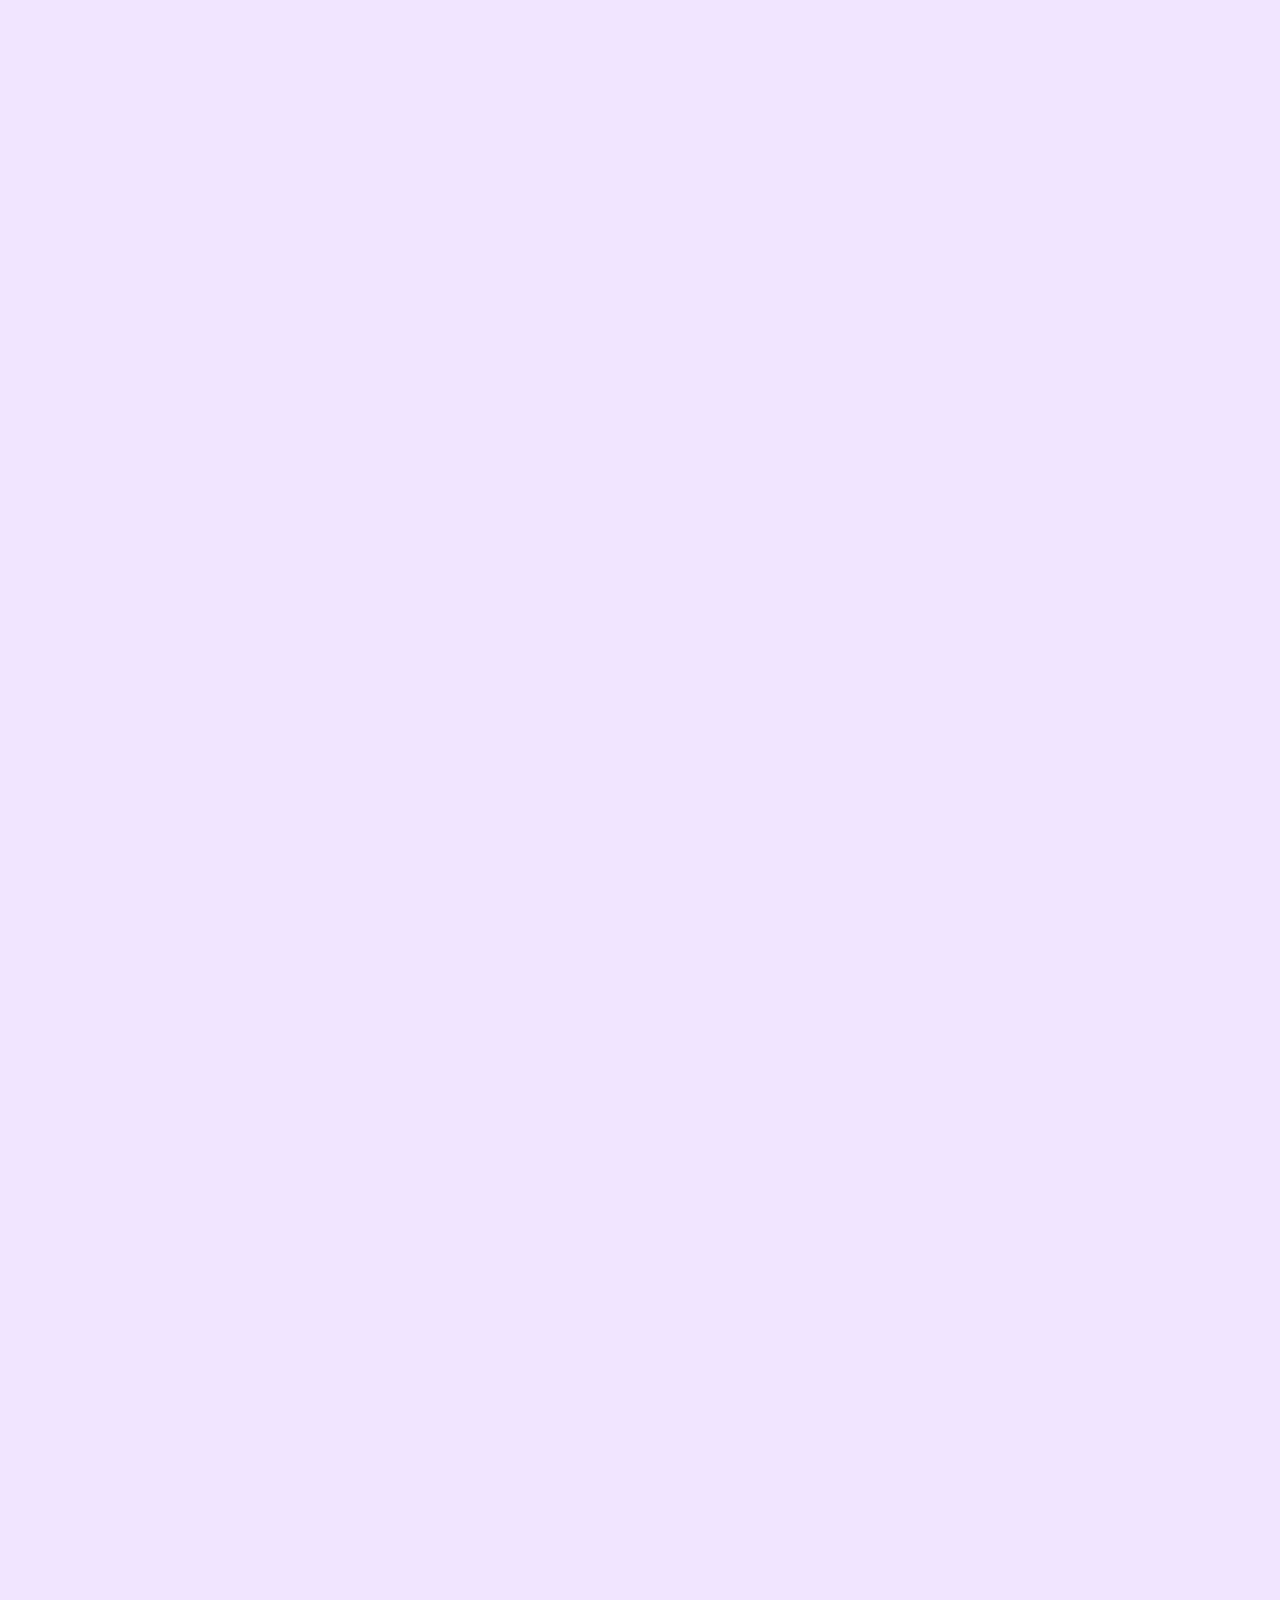
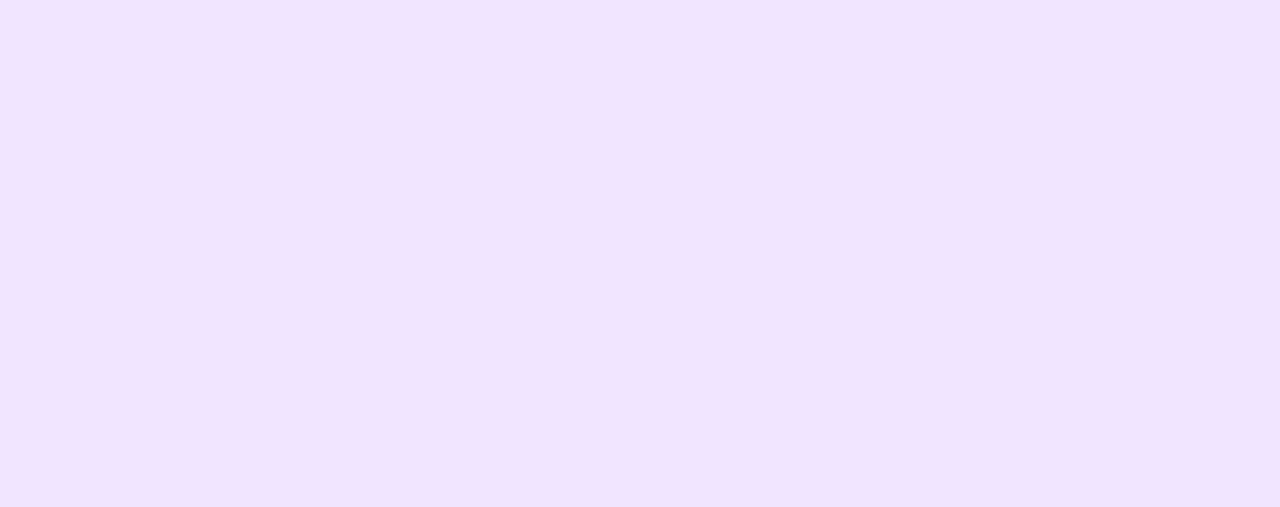
==== commit 08cce5d8: "Polish" ====
--- a/index.html
+++ b/index.html
@@ -158,7 +158,6 @@
          </div>
          <div class="all-locations">
             <div class="location">
-               <h3>Bukit Timah Nature Reserve</h3>
                <iframe class="google-map"
                   src="https://www.google.com/maps/embed?pb=!1m18!1m12!1m3!1d56414.64500311654!2d103.78029638833287!3d1.3503962411315074!2m3!1f0!2f0!3f0!3m2!1i1024!2i768!4f13.1!3m3!1m2!1s0x31da10f5981ed73b%3A0x7b421dc2a7c58be!2sBukit%20Timah%20Nature%20Reserve!5e1!3m2!1sen!2ssg!4v1728451824819!5m2!1sen!2ssg"
                   width="600" height="450" style="border: 0;" allowfullscreen="" loading="lazy"
@@ -166,7 +165,6 @@
                </iframe>
             </div>
             <div class="location">
-               <h3>Hougang Rivercourt</h3>
                <iframe class="google-map"
                   src="https://www.google.com/maps/embed?pb=!1m18!1m12!1m3!1d2493.1871282904017!2d103.89016766571187!3d1.361759505821359!2m3!1f0!2f0!3f0!3m2!1i1024!2i768!4f13.1!3m3!1m2!1s0x31da17cb181ac13b%3A0x68e4db25390ddf81!2sHougang%20RiverCourt!5e1!3m2!1sen!2ssg!4v1728451892159!5m2!1sen!2ssg"
                   width="600" height="450" style="border:0;" allowfullscreen="" loading="lazy"
--- a/css/index.css
+++ b/css/index.css
@@ -259,9 +259,8 @@
 
    min-height: 75vh;
    padding-left: 4rem;
-   padding-bottom: 5rem;
-   
-   color: var(--text-100);
+   padding-right: 4rem;
+   padding-bottom: 2.8rem;
    text-align: left;
 }
 
@@ -300,7 +299,8 @@
 
 .mission-section h2 {
    margin-bottom: var(--margin-xxs);
-   font-size: 3.5rem;
+   font-size: 3.1rem;
+   color: var(--text-50);
    z-index: 1;
 
    opacity: 0%;
@@ -310,6 +310,7 @@
    font-style: italic;
    max-width: 48rem;
    font-size: x-large;
+   color: var(--text-100);
    z-index: 1;
 
    opacity: 0%;
@@ -620,6 +621,12 @@
 
    display: flex;
    justify-content: start;
+}
+
+@media screen and (min-width: 1024px) {
+   .locations-header-container {
+      width: 80%;
+   } 
 }
 
 .locations-header {
